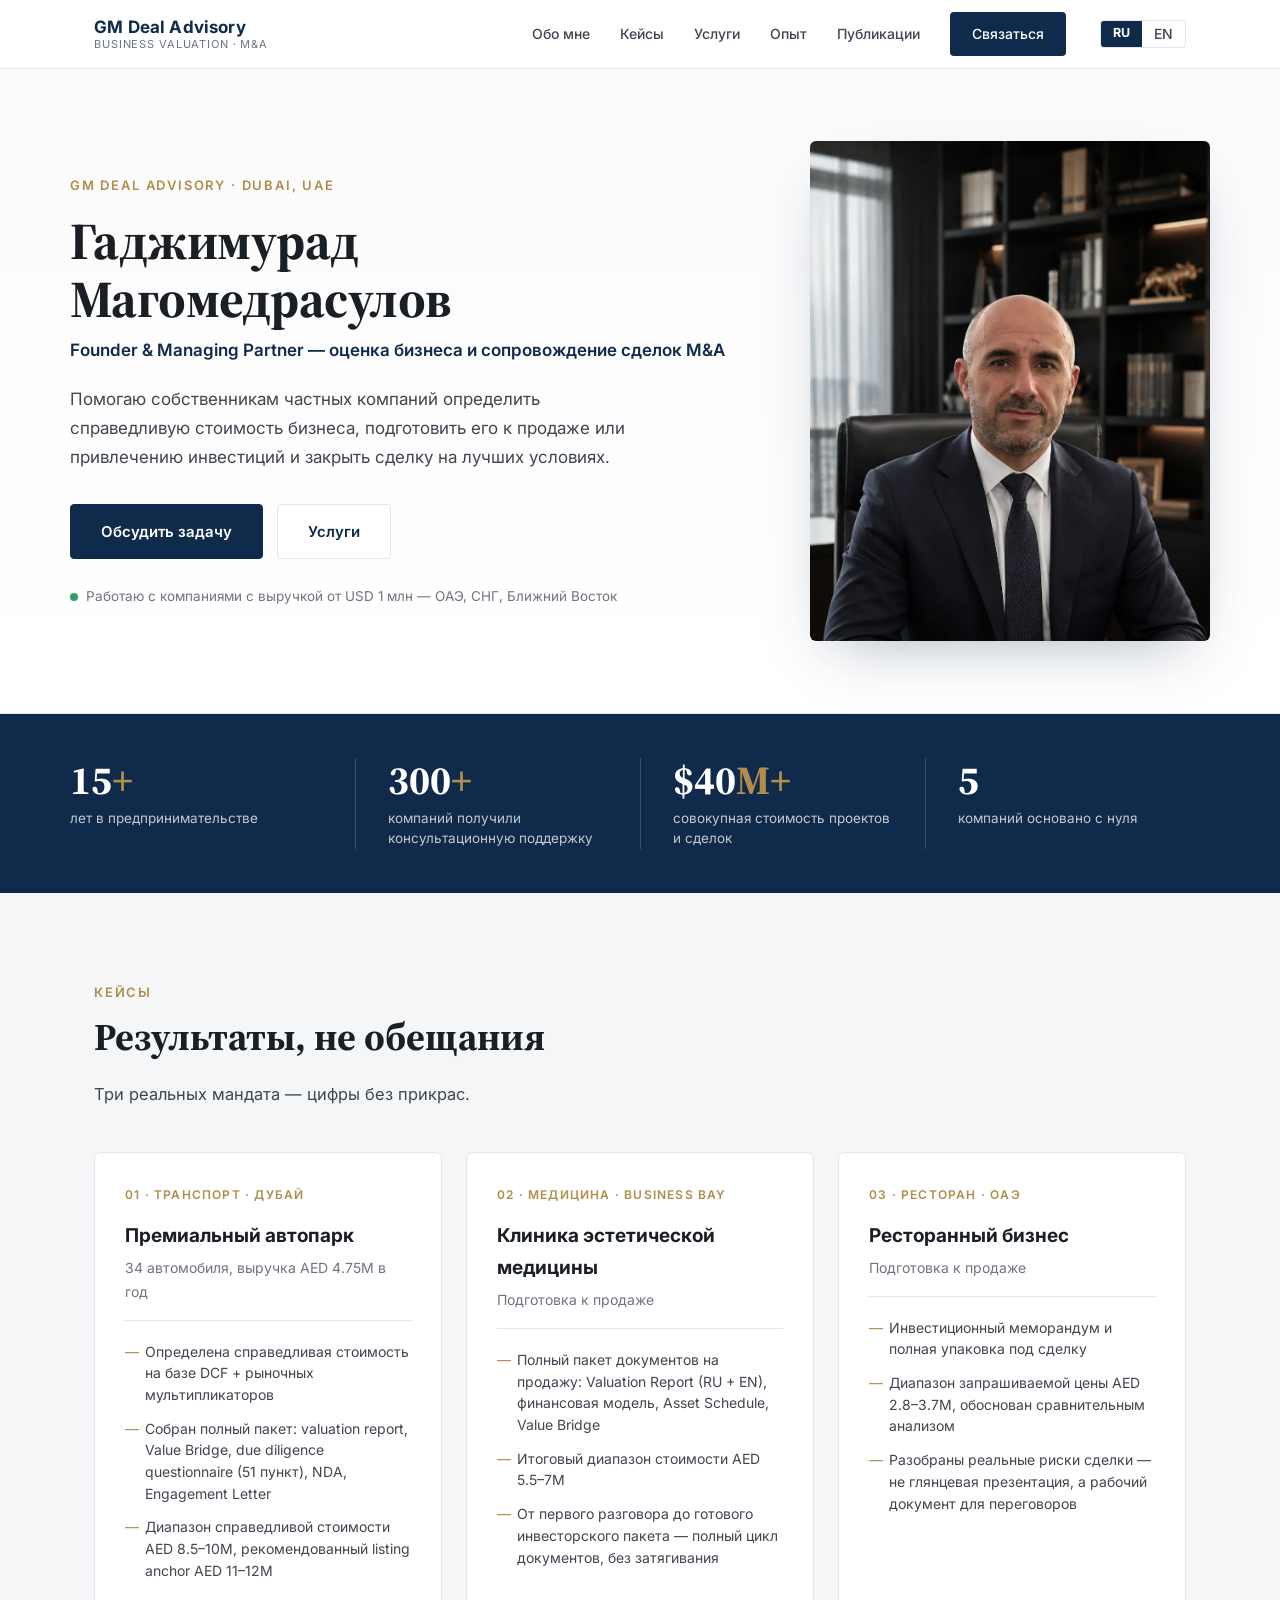
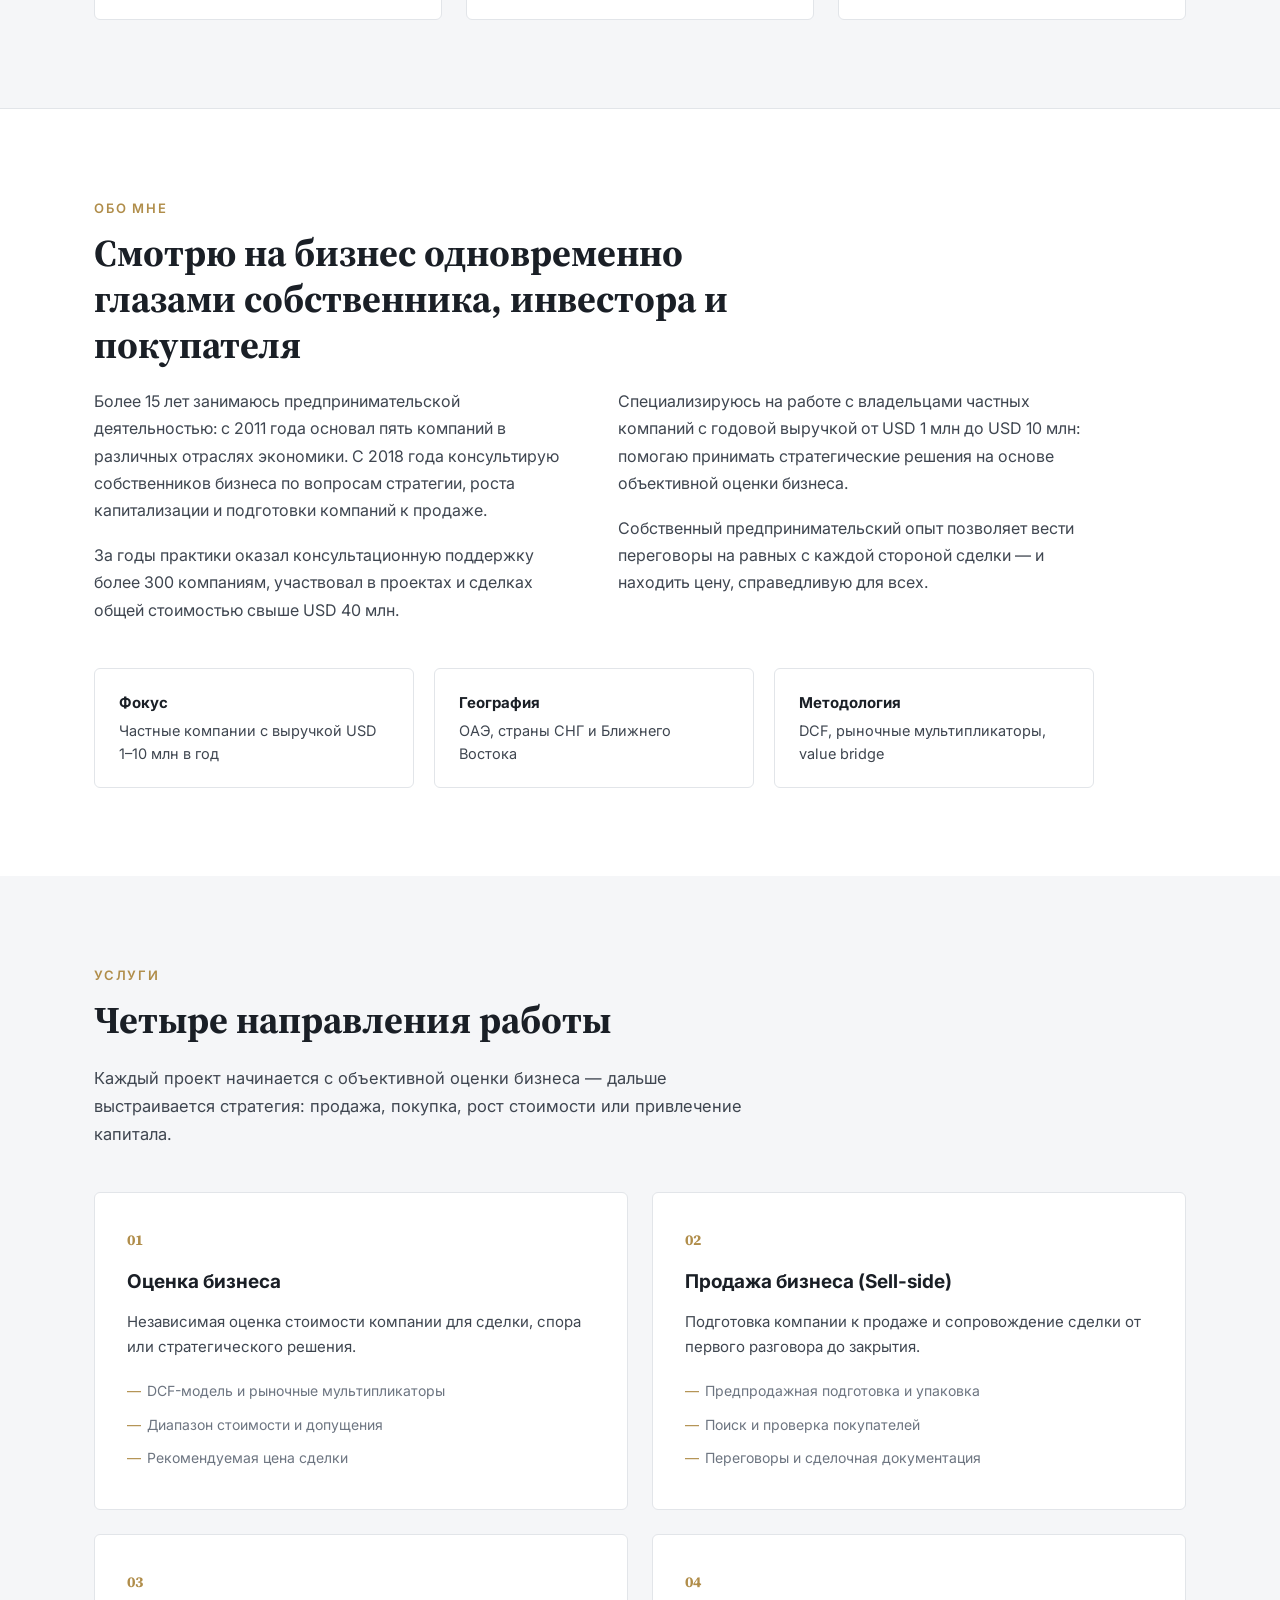
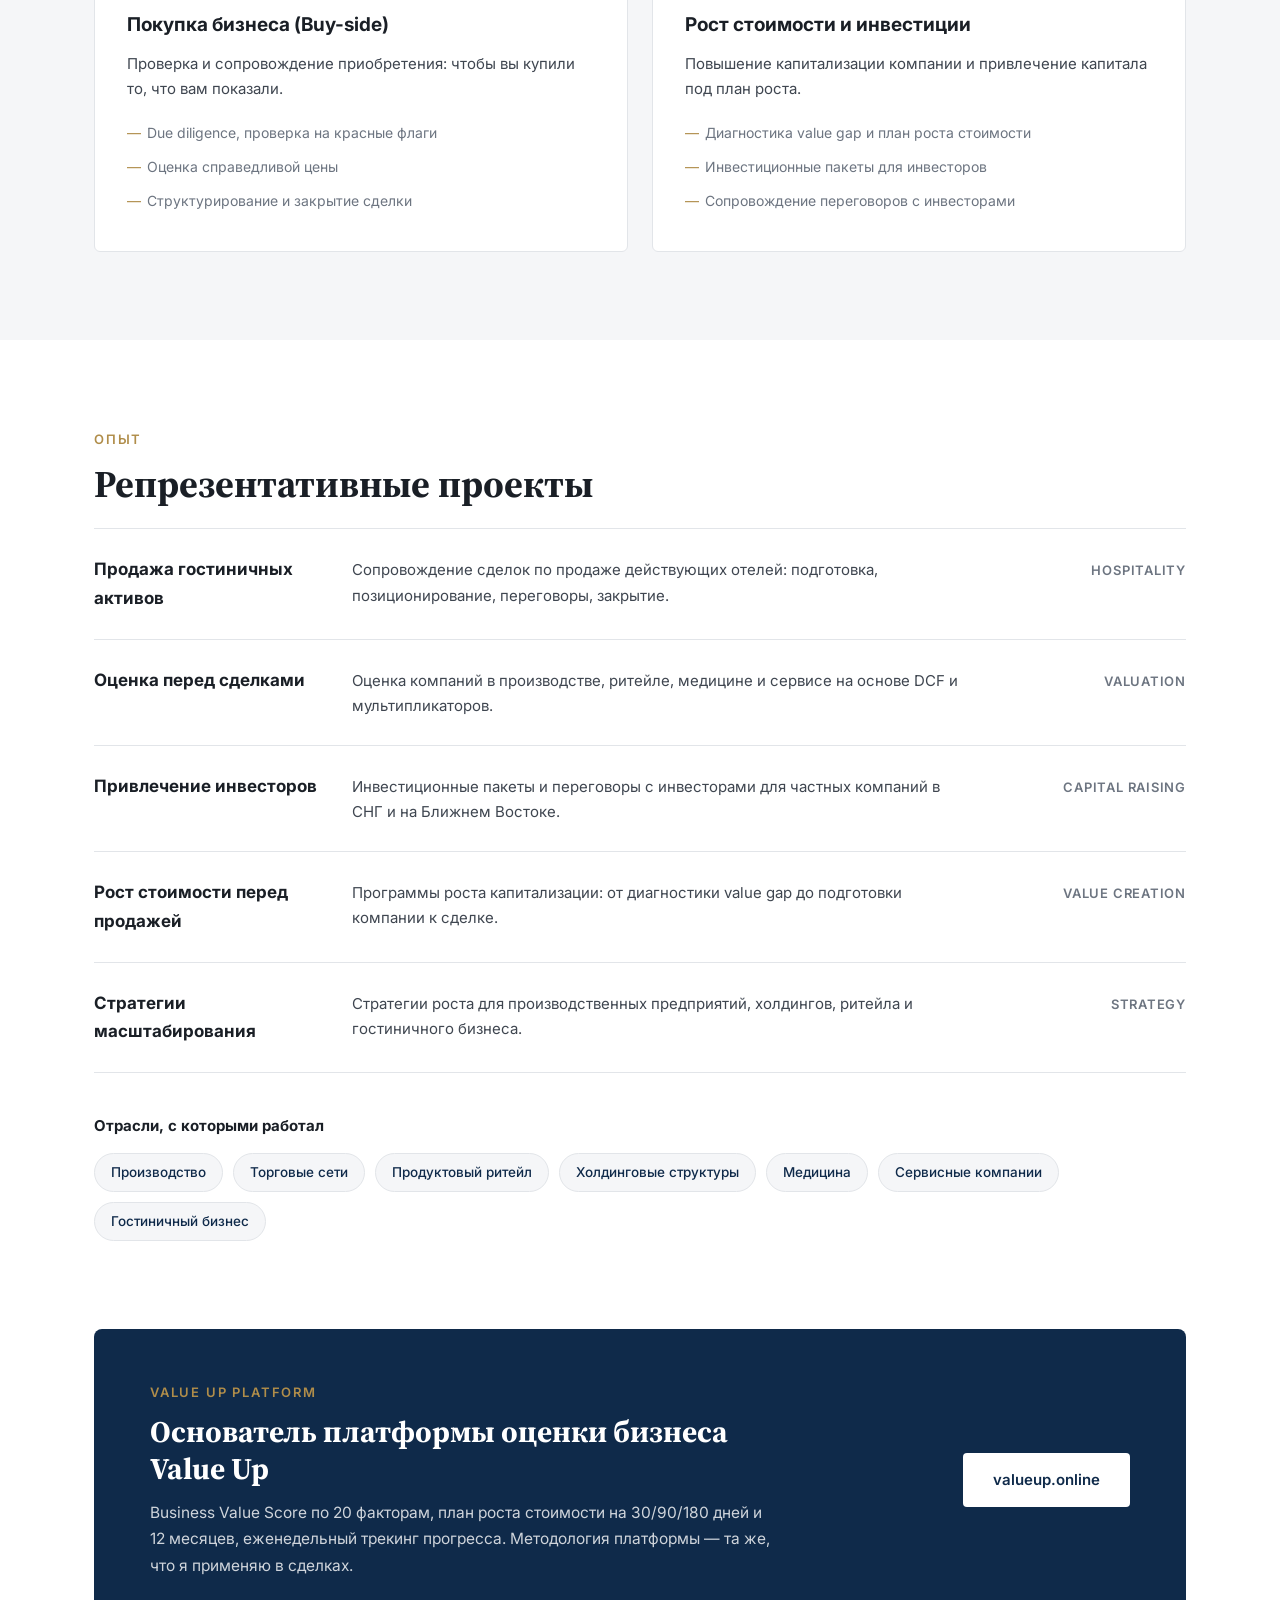
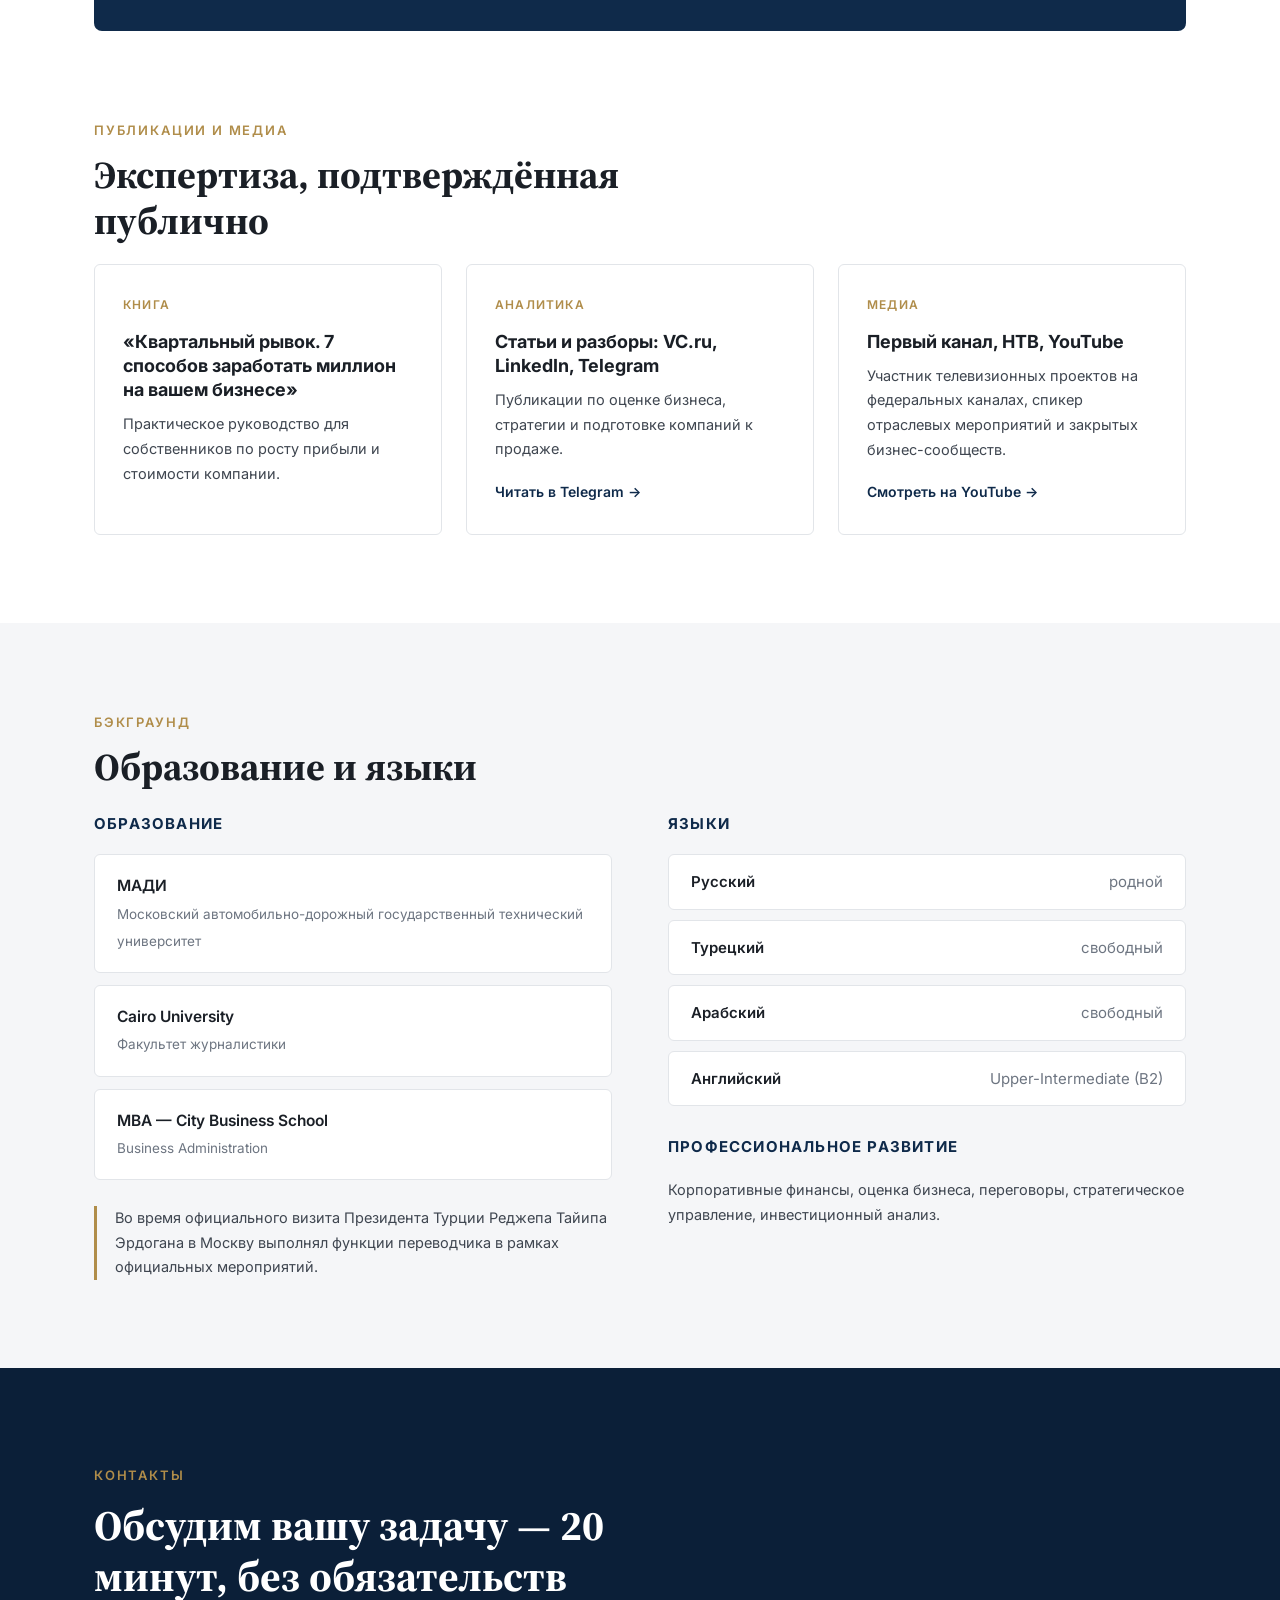
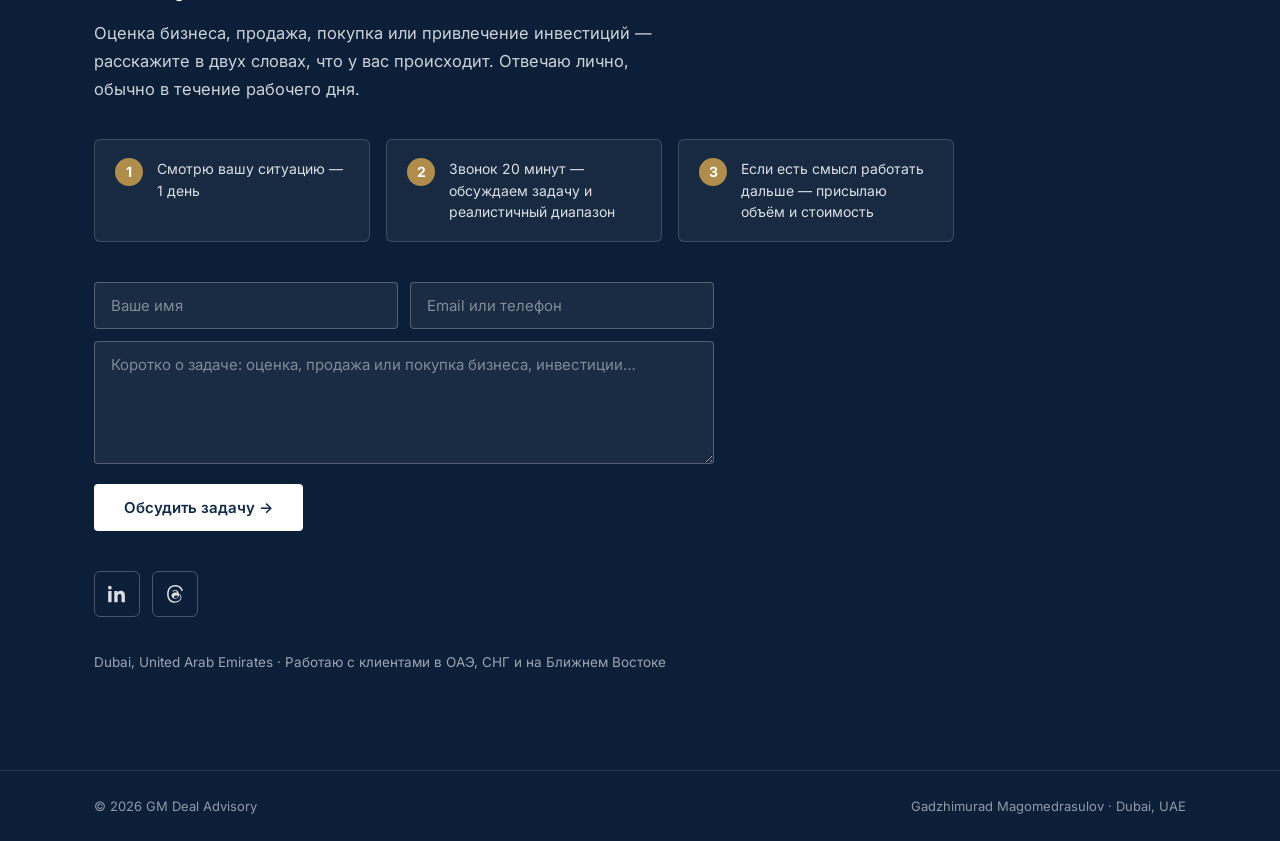
==== index.html @ add3cb48 "Cases section, process steps in CTA, new submit label Co-Authored-By: Claude Fable 5 <noreply@anthro" ====
<!DOCTYPE html>
<html lang="ru">
<head>
<meta charset="UTF-8">
<meta name="viewport" content="width=device-width, initial-scale=1.0">
<title>Гаджимурад Магомедрасулов — GM Deal Advisory</title>
<meta name="description" content="GM Deal Advisory — оценка бизнеса, сопровождение сделок M&A, привлечение инвестиций. Гаджимурад Магомедрасулов, Дубай, ОАЭ.">
<link rel="alternate" hreflang="ru" href="index.html">
<link rel="alternate" hreflang="en" href="en.html">
<link rel="preconnect" href="https://fonts.googleapis.com">
<link rel="preconnect" href="https://fonts.gstatic.com" crossorigin>
<link href="https://fonts.googleapis.com/css2?family=Source+Serif+4:opsz,wght@8..60,600;8..60,700&family=Inter:wght@400;500;600;700&display=swap" rel="stylesheet">
<link rel="stylesheet" href="styles.css">
</head>
<body>

<header>
  <div class="wrap nav">
    <a class="logo" href="#top"><b>GM Deal Advisory</b><span>Business Valuation · M&amp;A</span></a>
    <nav class="menu">
      <a href="#about">Обо мне</a>
      <a href="#cases">Кейсы</a>
      <a href="#services">Услуги</a>
      <a href="#experience">Опыт</a>
      <a href="#insights">Публикации</a>
      <a class="nav-cta" href="#contact">Связаться</a>
      <span class="lang-sw"><b>RU</b><a href="en.html">EN</a></span>
    </nav>
  </div>
</header>

<div class="hero" id="top">
  <div class="wrap hero-grid">
    <div>
      <div class="eyebrow">GM Deal Advisory · Dubai, UAE</div>
      <h1>Гаджимурад Магомедрасулов</h1>
      <div class="role">Founder &amp; Managing Partner — оценка бизнеса и сопровождение сделок M&amp;A</div>
      <p class="lede">Помогаю собственникам частных компаний определить справедливую стоимость бизнеса, подготовить его к продаже или привлечению инвестиций и закрыть сделку на лучших условиях.</p>
      <div class="hero-cta">
        <a class="btn btn-primary" href="#contact">Обсудить задачу</a>
        <a class="btn btn-secondary" href="#services">Услуги</a>
      </div>
      <div class="hero-note">Работаю с компаниями с выручкой от USD 1 млн — ОАЭ, СНГ, Ближний Восток</div>
    </div>
    <div class="photo-card">
      <img src="photo.jpg" alt="Гаджимурад Магомедрасулов — GM Deal Advisory">
    </div>
  </div>
</div>

<div class="metrics">
  <div class="wrap metrics-grid">
    <div class="metric"><b>15<i>+</i></b><span>лет в предпринимательстве</span></div>
    <div class="metric"><b>300<i>+</i></b><span>компаний получили консультационную поддержку</span></div>
    <div class="metric"><b>$40<i>M+</i></b><span>совокупная стоимость проектов и сделок</span></div>
    <div class="metric"><b>5</b><span>компаний основано с нуля</span></div>
  </div>
</div>


<section class="cases-section" id="cases">
  <div class="wrap">
    <div class="sec-eyebrow">Кейсы</div>
    <h2 class="sec-title">Результаты, не обещания</h2>
    <p class="sec-intro">Три реальных мандата — цифры без прикрас.</p>
    <div class="case-grid">
      <div class="ccard">
        <div class="meta">01 · Транспорт · Дубай</div>
        <h3>Премиальный автопарк</h3>
        <p class="csub">34 автомобиля, выручка AED 4.75M в год</p>
        <ul>
          <li>Определена справедливая стоимость на базе DCF + рыночных мультипликаторов</li>
          <li>Собран полный пакет: valuation report, Value Bridge, due diligence questionnaire (51 пункт), NDA, Engagement Letter</li>
          <li>Диапазон справедливой стоимости AED 8.5–10M, рекомендованный listing anchor AED 11–12M</li>
        </ul>
      </div>
      <div class="ccard">
        <div class="meta">02 · Медицина · Business Bay</div>
        <h3>Клиника эстетической медицины</h3>
        <p class="csub">Подготовка к продаже</p>
        <ul>
          <li>Полный пакет документов на продажу: Valuation Report (RU + EN), финансовая модель, Asset Schedule, Value Bridge</li>
          <li>Итоговый диапазон стоимости AED 5.5–7M</li>
          <li>От первого разговора до готового инвесторского пакета — полный цикл документов, без затягивания</li>
        </ul>
      </div>
      <div class="ccard">
        <div class="meta">03 · Ресторан · ОАЭ</div>
        <h3>Ресторанный бизнес</h3>
        <p class="csub">Подготовка к продаже</p>
        <ul>
          <li>Инвестиционный меморандум и полная упаковка под сделку</li>
          <li>Диапазон запрашиваемой цены AED 2.8–3.7M, обоснован сравнительным анализом</li>
          <li>Разобраны реальные риски сделки — не глянцевая презентация, а рабочий документ для переговоров</li>
        </ul>
      </div>
    </div>
  </div>
</section>

<section id="about">
  <div class="wrap">
    <div class="sec-eyebrow">Обо мне</div>
    <h2 class="sec-title">Смотрю на бизнес одновременно глазами собственника, инвестора и покупателя</h2>
    <div class="about-cols">
      <div>
        <p>Более 15 лет занимаюсь предпринимательской деятельностью: с 2011 года основал пять компаний в различных отраслях экономики. С 2018 года консультирую собственников бизнеса по вопросам стратегии, роста капитализации и подготовки компаний к продаже.</p>
        <p>За годы практики оказал консультационную поддержку более 300 компаниям, участвовал в проектах и сделках общей стоимостью свыше USD 40 млн.</p>
      </div>
      <div>
        <p>Специализируюсь на работе с владельцами частных компаний с годовой выручкой от USD 1 млн до USD 10 млн: помогаю принимать стратегические решения на основе объективной оценки бизнеса.</p>
        <p>Собственный предпринимательский опыт позволяет вести переговоры на равных с каждой стороной сделки — и находить цену, справедливую для всех.</p>
      </div>
    </div>
    <div class="about-facts">
      <div class="fact"><b>Фокус</b>Частные компании с выручкой USD 1–10 млн в год</div>
      <div class="fact"><b>География</b>ОАЭ, страны СНГ и Ближнего Востока</div>
      <div class="fact"><b>Методология</b>DCF, рыночные мультипликаторы, value bridge</div>
    </div>
  </div>
</section>

<section class="svc-section" id="services">
  <div class="wrap">
    <div class="sec-eyebrow">Услуги</div>
    <h2 class="sec-title">Четыре направления работы</h2>
    <p class="sec-intro">Каждый проект начинается с объективной оценки бизнеса — дальше выстраивается стратегия: продажа, покупка, рост стоимости или привлечение капитала.</p>
    <div class="svc-grid">
      <div class="svc">
        <div class="num">01</div>
        <h3>Оценка бизнеса</h3>
        <p>Независимая оценка стоимости компании для сделки, спора или стратегического решения.</p>
        <ul>
          <li>DCF-модель и рыночные мультипликаторы</li>
          <li>Диапазон стоимости и допущения</li>
          <li>Рекомендуемая цена сделки</li>
        </ul>
      </div>
      <div class="svc">
        <div class="num">02</div>
        <h3>Продажа бизнеса (Sell-side)</h3>
        <p>Подготовка компании к продаже и сопровождение сделки от первого разговора до закрытия.</p>
        <ul>
          <li>Предпродажная подготовка и упаковка</li>
          <li>Поиск и проверка покупателей</li>
          <li>Переговоры и сделочная документация</li>
        </ul>
      </div>
      <div class="svc">
        <div class="num">03</div>
        <h3>Покупка бизнеса (Buy-side)</h3>
        <p>Проверка и сопровождение приобретения: чтобы вы купили то, что вам показали.</p>
        <ul>
          <li>Due diligence, проверка на красные флаги</li>
          <li>Оценка справедливой цены</li>
          <li>Структурирование и закрытие сделки</li>
        </ul>
      </div>
      <div class="svc">
        <div class="num">04</div>
        <h3>Рост стоимости и инвестиции</h3>
        <p>Повышение капитализации компании и привлечение капитала под план роста.</p>
        <ul>
          <li>Диагностика value gap и план роста стоимости</li>
          <li>Инвестиционные пакеты для инвесторов</li>
          <li>Сопровождение переговоров с инвесторами</li>
        </ul>
      </div>
    </div>
  </div>
</section>

<section id="experience">
  <div class="wrap">
    <div class="sec-eyebrow">Опыт</div>
    <h2 class="sec-title">Репрезентативные проекты</h2>
    <div class="exp-table">
      <div class="exp-row">
        <h3>Продажа гостиничных активов</h3>
        <p>Сопровождение сделок по продаже действующих отелей: подготовка, позиционирование, переговоры, закрытие.</p>
        <div class="sector">Hospitality</div>
      </div>
      <div class="exp-row">
        <h3>Оценка перед сделками</h3>
        <p>Оценка компаний в производстве, ритейле, медицине и сервисе на основе DCF и мультипликаторов.</p>
        <div class="sector">Valuation</div>
      </div>
      <div class="exp-row">
        <h3>Привлечение инвесторов</h3>
        <p>Инвестиционные пакеты и переговоры с инвесторами для частных компаний в СНГ и на Ближнем Востоке.</p>
        <div class="sector">Capital Raising</div>
      </div>
      <div class="exp-row">
        <h3>Рост стоимости перед продажей</h3>
        <p>Программы роста капитализации: от диагностики value gap до подготовки компании к сделке.</p>
        <div class="sector">Value Creation</div>
      </div>
      <div class="exp-row">
        <h3>Стратегии масштабирования</h3>
        <p>Стратегии роста для производственных предприятий, холдингов, ритейла и гостиничного бизнеса.</p>
        <div class="sector">Strategy</div>
      </div>
    </div>
    <div class="industries">
      <h3>Отрасли, с которыми работал</h3>
      <div class="chips">
        <span class="chip">Производство</span>
        <span class="chip">Торговые сети</span>
        <span class="chip">Продуктовый ритейл</span>
        <span class="chip">Холдинговые структуры</span>
        <span class="chip">Медицина</span>
        <span class="chip">Сервисные компании</span>
        <span class="chip">Гостиничный бизнес</span>
      </div>
    </div>
  </div>
</section>

<section style="padding-top:0">
  <div class="wrap">
    <div class="vu">
      <div>
        <div class="sec-eyebrow">Value Up Platform</div>
        <h3>Основатель платформы оценки бизнеса Value Up</h3>
        <p>Business Value Score по 20 факторам, план роста стоимости на 30/90/180 дней и 12 месяцев, еженедельный трекинг прогресса. Методология платформы — та же, что я применяю в сделках.</p>
      </div>
      <a class="btn" href="https://valueup.online/" target="_blank" rel="noopener">valueup.online</a>
    </div>
  </div>
</section>

<section id="insights" style="padding-top:0">
  <div class="wrap">
    <div class="sec-eyebrow">Публикации и медиа</div>
    <h2 class="sec-title">Экспертиза, подтверждённая публично</h2>
    <div class="ins-grid">
      <div class="ins">
        <div class="tag">Книга</div>
        <h3>«Квартальный рывок. 7 способов заработать миллион на вашем бизнесе»</h3>
        <p>Практическое руководство для собственников по росту прибыли и стоимости компании.</p>
      </div>
      <div class="ins">
        <div class="tag">Аналитика</div>
        <h3>Статьи и разборы: VC.ru, LinkedIn, Telegram</h3>
        <p>Публикации по оценке бизнеса, стратегии и подготовке компаний к продаже.</p>
        <a href="https://t.me/bigexpert1/" target="_blank" rel="noopener">Читать в Telegram →</a>
      </div>
      <div class="ins">
        <div class="tag">Медиа</div>
        <h3>Первый канал, НТВ, YouTube</h3>
        <p>Участник телевизионных проектов на федеральных каналах, спикер отраслевых мероприятий и закрытых бизнес-сообществ.</p>
        <a href="https://youtu.be/BkNqXChD8Ng" target="_blank" rel="noopener">Смотреть на YouTube →</a>
      </div>
    </div>
  </div>
</section>

<section class="edu-section" id="education">
  <div class="wrap">
    <div class="sec-eyebrow">Бэкграунд</div>
    <h2 class="sec-title">Образование и языки</h2>
    <div class="edu-grid">
      <div class="edu-block">
        <h3>Образование</h3>
        <div class="edu-item"><b>МАДИ</b><span>Московский автомобильно-дорожный государственный технический университет</span></div>
        <div class="edu-item"><b>Cairo University</b><span>Факультет журналистики</span></div>
        <div class="edu-item"><b>MBA — City Business School</b><span>Business Administration</span></div>
        <p class="intl">Во время официального визита Президента Турции Реджепа Тайипа Эрдогана в Москву выполнял функции переводчика в рамках официальных мероприятий.</p>
      </div>
      <div class="edu-block">
        <h3>Языки</h3>
        <div class="lang-row"><b>Русский</b><span>родной</span></div>
        <div class="lang-row"><b>Турецкий</b><span>свободный</span></div>
        <div class="lang-row"><b>Арабский</b><span>свободный</span></div>
        <div class="lang-row"><b>Английский</b><span>Upper-Intermediate (B2)</span></div>
        <h3 style="margin-top:28px">Профессиональное развитие</h3>
        <p style="font-size:14.5px">Корпоративные финансы, оценка бизнеса, переговоры, стратегическое управление, инвестиционный анализ.</p>
      </div>
    </div>
  </div>
</section>

<section class="contact" id="contact">
  <div class="wrap">
    <div class="sec-eyebrow">Контакты</div>
    <h2>Обсудим вашу задачу — 20 минут, без обязательств</h2>
    <p class="lead">Оценка бизнеса, продажа, покупка или привлечение инвестиций — расскажите в двух словах, что у вас происходит. Отвечаю лично, обычно в течение рабочего дня.</p><div class="steps">
      <div class="step"><b>1</b><span>Смотрю вашу ситуацию — 1 день</span></div>
      <div class="step"><b>2</b><span>Звонок 20 минут — обсуждаем задачу и реалистичный диапазон</span></div>
      <div class="step"><b>3</b><span>Если есть смысл работать дальше — присылаю объём и стоимость</span></div>
    </div>
    
    <form class="cform" data-subject="Заявка с сайта GM Deal Advisory">
      <div class="frow">
        <input type="text" name="name" placeholder="Ваше имя" required>
        <input type="text" name="contact" placeholder="Email или телефон" required>
      </div>
      <textarea name="message" rows="5" placeholder="Коротко о задаче: оценка, продажа или покупка бизнеса, инвестиции…" required></textarea>
      <button class="btn btn-primary" type="submit">Обсудить задачу →</button>
      <div class="fnote"></div>
    </form>
    <div class="soc-row">
      <a class="soc" href="https://www.linkedin.com/in/gadzhimurad-m-and-a-advisor-227a68b3/" target="_blank" rel="noopener" title="LinkedIn" aria-label="LinkedIn">
        <svg viewBox="0 0 24 24"><path d="M4.98 3.5C4.98 4.88 3.87 6 2.5 6S0 4.88 0 3.5 1.12 1 2.5 1s2.48 1.12 2.48 2.5zM.22 8.16h4.56V23H.22V8.16zM8.34 8.16h4.37v2.02h.06c.61-1.15 2.1-2.37 4.32-2.37 4.62 0 5.47 3.04 5.47 6.99V23h-4.55v-7.21c0-1.72-.03-3.93-2.4-3.93-2.4 0-2.77 1.87-2.77 3.8V23H8.34V8.16z"/></svg>
      </a>
      <a class="soc" href="https://www.threads.com/@gadzhimurad.strateg" target="_blank" rel="noopener" title="Threads" aria-label="Threads">
        <svg viewBox="0 0 24 24"><path d="M12.19 24h-.01c-3.58-.02-6.33-1.2-8.18-3.51C2.36 18.44 1.5 15.59 1.47 12v-.01c.03-3.58.89-6.43 2.53-8.48C5.85 1.2 8.6.02 12.18 0h.02c2.75.02 5.04.72 6.83 2.1 1.68 1.29 2.86 3.13 3.51 5.47l-2.04.57c-1.1-3.96-3.9-5.99-8.31-6.02-2.92.02-5.13.94-6.56 2.73C4.29 6.53 3.6 8.94 3.58 12c.02 3.06.71 5.47 2.05 7.15 1.43 1.79 3.64 2.71 6.56 2.73 2.64-.02 4.38-.64 5.83-2.09 1.66-1.65 1.63-3.67 1.1-4.9-.31-.73-.88-1.33-1.64-1.79-.19 1.36-.62 2.46-1.29 3.29-.9 1.1-2.17 1.7-3.78 1.79-1.22.07-2.4-.22-3.31-.82-1.08-.7-1.71-1.78-1.78-3.02-.13-2.45 1.83-4.21 4.89-4.38.9-.05 1.75 0 2.55.13-.11-.64-.32-1.14-.64-1.51-.44-.5-1.12-.76-2.02-.77h-.03c-.72 0-1.7.2-2.33 1.13L8.35 8.79c.86-1.28 2.26-1.98 3.95-1.98h.04c2.82.02 4.5 1.75 4.67 4.77.1.04.19.08.29.13 1.32.62 2.29 1.56 2.79 2.72.7 1.62.77 4.27-1.36 6.38-1.86 1.85-4.11 2.68-7.54 2.7v-.01zm1.13-9.98c-.07 0-.14 0-.21.01-1.55.09-2.51.8-2.45 1.83.06 1.08 1.25 1.58 2.39 1.52 1.05-.06 2.42-.46 2.65-3.15-.58-.13-1.24-.2-1.94-.2z"/></svg>
      </a>
    </div>
    <div class="loc">Dubai, United Arab Emirates · Работаю с клиентами в ОАЭ, СНГ и на Ближнем Востоке</div>
  </div>
</section>

<footer>
  <div class="wrap">
    <div>© 2026 GM Deal Advisory</div>
    <div>Gadzhimurad Magomedrasulov · Dubai, UAE</div>
  </div>
</footer>

<script>
document.querySelector('.cform').addEventListener('submit',async function(e){
  e.preventDefault();
  var f=this,b=f.querySelector('button'),n=f.querySelector('.fnote'),ru=document.documentElement.lang==='ru';
  b.disabled=true;b.textContent=ru?'Отправляю…':'Sending…';
  try{
    var r=await fetch('https://formsubmit.co/ajax/cef8fbf13d92c2186499e72b9094f0c2',{
      method:'POST',headers:{'Content-Type':'application/json','Accept':'application/json'},
      body:JSON.stringify({name:f.name.value,contact:f.contact.value,message:f.message.value,_subject:f.dataset.subject,_template:'table',_captcha:'false'})});
    if(!r.ok)throw 0;
    f.reset();n.className='fnote ok';n.textContent=ru?'Спасибо! Сообщение отправлено — отвечу лично в ближайшее время.':'Thank you! Your message has been sent — I will reply personally shortly.';
  }catch(_){n.className='fnote err';n.textContent=ru?'Не получилось отправить. Напишите мне в LinkedIn или Threads (иконки ниже).':'Could not send. Please reach me on LinkedIn or Threads (icons below).'}
  b.disabled=false;b.textContent=ru?'Обсудить задачу →':'Discuss your case →';
});
</script>
</body>
</html>
---- styles.css ----
:root{
    --navy:#0f2a4a;
    --navy-dark:#0b1f38;
    --ink:#1a1f26;
    --body:#3f4650;
    --muted:#6d7581;
    --line:#e2e5e9;
    --bg-soft:#f5f6f8;
    --gold:#b08d4a;
    --white:#ffffff;
    --serif:'Source Serif 4', Georgia, serif;
    --sans:'Inter', -apple-system, 'Segoe UI', sans-serif;
  }
  *{margin:0;padding:0;box-sizing:border-box}
  html{scroll-behavior:smooth}
  body{font-family:var(--sans);color:var(--body);background:var(--white);font-size:16px;line-height:1.7;-webkit-font-smoothing:antialiased}
  .wrap{max-width:1140px;margin:0 auto;padding:0 24px}
  h1,h2,h3{color:var(--ink);font-family:var(--sans)}
  img{max-width:100%}

  /* header */
  header{position:sticky;top:0;z-index:40;background:var(--white);border-bottom:1px solid var(--line)}
  .nav{display:flex;align-items:center;justify-content:space-between;height:68px}
  .logo{display:flex;flex-direction:column;text-decoration:none;line-height:1.25}
  .logo b{font-size:17px;font-weight:700;color:var(--navy);letter-spacing:.01em}
  .logo span{font-size:11px;color:var(--muted);letter-spacing:.08em;text-transform:uppercase}
  nav.menu{display:flex;gap:30px;align-items:center}
  nav.menu a{font-size:14px;font-weight:500;color:var(--body);text-decoration:none;transition:color .2s}
  nav.menu a:hover{color:var(--navy)}
  .nav-cta{background:var(--navy);color:#fff !important;padding:10px 22px;border-radius:4px;font-weight:600}
  .nav-cta:hover{background:var(--navy-dark)}
  @media(max-width:900px){nav.menu > a:not(.nav-cta){display:none}}
  .lang-sw{display:inline-flex;border:1px solid var(--line);border-radius:4px;overflow:hidden;font-size:12.5px;font-weight:600;margin-left:4px}
  .lang-sw b,.lang-sw a{padding:6px 12px;text-decoration:none;line-height:1}
  .lang-sw b{background:var(--navy);color:#fff}
  .lang-sw a{color:var(--muted)}
  .lang-sw a:hover{color:var(--navy)}
  @media(max-width:900px){.lang-sw{display:inline-flex !important}}

  /* hero */
  .hero{border-bottom:1px solid var(--line);background:linear-gradient(180deg,#fbfbfc,#fff)}
  .hero-grid{display:grid;grid-template-columns:1fr 400px;gap:72px;align-items:center;padding:72px 0}
  @media(max-width:900px){.hero-grid{grid-template-columns:1fr;gap:44px;padding:48px 0}}
  .eyebrow{font-size:13px;font-weight:600;letter-spacing:.14em;text-transform:uppercase;color:var(--gold);margin-bottom:16px}
  .hero h1{font-family:var(--serif);font-size:clamp(34px,4.6vw,52px);font-weight:700;line-height:1.12;letter-spacing:-.01em;margin-bottom:8px}
  .hero .role{font-size:17px;font-weight:600;color:var(--navy);margin-bottom:20px}
  .hero .lede{font-size:17px;max-width:560px;margin-bottom:32px}
  .btn{display:inline-block;padding:14px 30px;border-radius:4px;font-size:15px;font-weight:600;text-decoration:none;transition:.2s;text-align:center}
  .btn-primary{background:var(--navy);color:#fff;border:1px solid var(--navy)}
  .btn-primary:hover{background:var(--navy-dark)}
  .btn-secondary{border:1px solid var(--line);color:var(--navy);background:#fff}
  .btn-secondary:hover{border-color:var(--navy)}
  .hero-cta{display:flex;gap:14px;flex-wrap:wrap}
  .hero-note{margin-top:26px;font-size:13.5px;color:var(--muted);display:flex;gap:8px;align-items:center}
  .hero-note::before{content:"";width:8px;height:8px;border-radius:50%;background:#2e9e63;flex:none}
  .photo-card{position:relative}
  .photo-card img{display:block;width:100%;aspect-ratio:4/5;object-fit:cover;object-position:top;border-radius:6px;box-shadow:0 24px 60px -24px rgba(15,42,74,.35)}
  .photo-card::after{content:"";position:absolute;top:22px;left:22px;right:-22px;bottom:-22px;border:1px solid var(--line);border-radius:6px;z-index:-1}

  /* metrics band */
  .metrics{background:var(--navy);color:#fff}
  .metrics-grid{display:grid;grid-template-columns:repeat(4,1fr);gap:0;padding:44px 0}
  @media(max-width:760px){.metrics-grid{grid-template-columns:repeat(2,1fr);row-gap:36px}}
  .metric{padding:0 32px;border-left:1px solid rgba(255,255,255,.18)}
  .metric:first-child{border-left:none;padding-left:0}
  @media(max-width:760px){.metric{padding:0 20px}.metric:nth-child(3){border-left:none;padding-left:0}}
  .metric b{display:block;font-family:var(--serif);font-size:40px;font-weight:700;line-height:1.1;color:#fff}
  .metric b i{font-style:normal;color:var(--gold)}
  .metric span{display:block;margin-top:6px;font-size:13.5px;color:rgba(255,255,255,.75);line-height:1.5}

  /* sections */
  section{padding:88px 0}
  .sec-eyebrow{font-size:13px;font-weight:600;letter-spacing:.14em;text-transform:uppercase;color:var(--gold);margin-bottom:12px}
  .sec-title{font-family:var(--serif);font-size:clamp(28px,3.4vw,38px);font-weight:700;line-height:1.2;margin-bottom:20px;max-width:680px}
  .sec-intro{max-width:680px;margin-bottom:44px;font-size:16.5px}

  /* about */
  .about-cols{display:grid;grid-template-columns:1fr 1fr;gap:48px;max-width:1000px}
  @media(max-width:800px){.about-cols{grid-template-columns:1fr;gap:24px}}
  .about-cols p{margin-bottom:18px}
  .about-cols p:last-child{margin-bottom:0}
  .about-facts{margin-top:44px;display:grid;grid-template-columns:repeat(3,1fr);gap:20px;max-width:1000px}
  @media(max-width:800px){.about-facts{grid-template-columns:1fr}}
  .fact{border:1px solid var(--line);border-radius:6px;padding:22px 24px;font-size:14.5px;line-height:1.6}
  .fact b{display:block;color:var(--ink);font-size:15px;margin-bottom:4px}

  /* services */
  .svc-section{background:var(--bg-soft)}
  .svc-grid{display:grid;grid-template-columns:repeat(2,1fr);gap:24px}
  @media(max-width:800px){.svc-grid{grid-template-columns:1fr}}
  .svc{background:#fff;border:1px solid var(--line);border-radius:6px;padding:34px 32px;transition:box-shadow .25s,transform .25s}
  .svc:hover{box-shadow:0 16px 40px -20px rgba(15,42,74,.25);transform:translateY(-3px)}
  .svc .num{font-family:var(--serif);font-size:15px;font-weight:700;color:var(--gold);margin-bottom:14px}
  .svc h3{font-size:19px;font-weight:700;margin-bottom:10px}
  .svc p{font-size:15px;color:var(--body)}
  .svc ul{margin-top:14px;list-style:none}
  .svc li{font-size:14px;color:var(--muted);padding:5px 0 5px 20px;position:relative}
  .svc li::before{content:"—";position:absolute;left:0;color:var(--gold)}

  /* experience */
  .exp-table{border-top:1px solid var(--line)}
  .exp-row{display:grid;grid-template-columns:230px 1fr 190px;gap:28px;padding:26px 0;border-bottom:1px solid var(--line);align-items:baseline}
  @media(max-width:800px){.exp-row{grid-template-columns:1fr;gap:6px}}
  .exp-row h3{font-size:17px;font-weight:700}
  .exp-row p{font-size:15px}
  .exp-row .sector{font-size:13px;font-weight:600;letter-spacing:.06em;text-transform:uppercase;color:var(--muted);text-align:right}
  @media(max-width:800px){.exp-row .sector{text-align:left}}
  .industries{margin-top:40px}
  .industries h3{font-size:15px;font-weight:700;margin-bottom:14px}
  .chips{display:flex;flex-wrap:wrap;gap:10px}
  .chip{font-size:13.5px;font-weight:500;color:var(--navy);background:var(--bg-soft);border:1px solid var(--line);border-radius:100px;padding:7px 16px}

  /* value up */
  .vu{background:var(--navy);color:#fff;border-radius:8px;padding:52px 56px;display:grid;grid-template-columns:1fr auto;gap:40px;align-items:center}
  @media(max-width:800px){.vu{grid-template-columns:1fr;padding:36px 28px}}
  .vu .sec-eyebrow{margin-bottom:10px}
  .vu h3{font-family:var(--serif);color:#fff;font-size:clamp(22px,3vw,30px);font-weight:700;line-height:1.25;margin-bottom:12px;max-width:640px}
  .vu p{color:rgba(255,255,255,.8);font-size:15.5px;max-width:620px}
  .vu .btn{background:#fff;color:var(--navy);border:none;white-space:nowrap}
  .vu .btn:hover{background:#eef1f5}

  /* insights */
  .ins-grid{display:grid;grid-template-columns:repeat(3,1fr);gap:24px}
  @media(max-width:860px){.ins-grid{grid-template-columns:1fr}}
  .ins{border:1px solid var(--line);border-radius:6px;padding:30px 28px;display:flex;flex-direction:column;background:#fff;transition:box-shadow .25s}
  .ins:hover{box-shadow:0 16px 40px -20px rgba(15,42,74,.2)}
  .ins .tag{font-size:12px;font-weight:600;letter-spacing:.1em;text-transform:uppercase;color:var(--gold);margin-bottom:14px}
  .ins h3{font-size:18px;font-weight:700;line-height:1.35;margin-bottom:10px}
  .ins p{font-size:14.5px;flex:1}
  .ins a{margin-top:18px;font-size:14px;font-weight:600;color:var(--navy);text-decoration:none}
  .ins a:hover{text-decoration:underline}

  /* education */
  .edu-section{background:var(--bg-soft)}
  .edu-grid{display:grid;grid-template-columns:1fr 1fr;gap:56px}
  @media(max-width:800px){.edu-grid{grid-template-columns:1fr;gap:40px}}
  .edu-block h3{font-size:15px;font-weight:700;letter-spacing:.08em;text-transform:uppercase;color:var(--navy);margin-bottom:18px}
  .edu-item{background:#fff;border:1px solid var(--line);border-radius:6px;padding:18px 22px;margin-bottom:12px}
  .edu-item b{display:block;color:var(--ink);font-size:15.5px;font-weight:600}
  .edu-item span{font-size:13.5px;color:var(--muted)}
  .lang-row{display:flex;justify-content:space-between;background:#fff;border:1px solid var(--line);border-radius:6px;padding:14px 22px;margin-bottom:10px;font-size:15px}
  .lang-row b{color:var(--ink);font-weight:600}
  .lang-row span{color:var(--muted)}
  .intl{margin-top:26px;font-size:14.5px;color:var(--body);border-left:3px solid var(--gold);padding-left:18px}

  /* contact */
  .contact{background:var(--navy-dark);color:#fff;padding:96px 0}
  .contact .sec-eyebrow{margin-bottom:14px}
  .contact h2{font-family:var(--serif);color:#fff;font-size:clamp(28px,3.8vw,42px);font-weight:700;line-height:1.2;margin-bottom:18px;max-width:640px}
  .contact .lead{color:rgba(255,255,255,.8);max-width:560px;margin-bottom:36px;font-size:16.5px}
  .contact .mail{display:inline-block;font-size:22px;font-weight:600;color:#fff;text-decoration:none;border-bottom:2px solid var(--gold);padding-bottom:4px}
  .contact .mail:hover{color:var(--gold)}
  .soc-row{margin-top:40px;display:flex;gap:12px;flex-wrap:wrap}
  .soc{width:46px;height:46px;border:1px solid rgba(255,255,255,.25);border-radius:6px;display:flex;align-items:center;justify-content:center;color:rgba(255,255,255,.85);transition:.2s;text-decoration:none}
  .soc:hover{background:#fff;color:var(--navy);border-color:#fff}
  .soc svg{width:18px;height:18px;fill:currentColor}
  .contact .loc{margin-top:34px;font-size:13.5px;color:rgba(255,255,255,.6)}

  footer{background:var(--navy-dark);border-top:1px solid rgba(255,255,255,.12);padding:24px 0}
  footer .wrap{display:flex;justify-content:space-between;flex-wrap:wrap;gap:8px;font-size:13px;color:rgba(255,255,255,.55)}
/* mobile */
@media(max-width:640px){
  body{font-size:15px}
  section{padding:56px 0}
  .wrap{padding:0 18px}
  .nav{height:60px}
  .logo b{font-size:15px}
  .logo span{font-size:10px}
  .nav-cta{padding:8px 14px;font-size:13px}
  .hero-grid{padding:36px 0;gap:32px}
  .hero h1{font-size:34px}
  .hero .role{font-size:15px}
  .hero .lede{font-size:15.5px}
  .btn{width:100%;padding:14px 20px}
  .hero-cta{flex-direction:column;gap:10px}
  .photo-card{max-width:340px;margin:0 auto}
  .photo-card::after{display:none}
  .metrics-grid{padding:32px 0}
  .metric b{font-size:30px}
  .metric span{font-size:12.5px}
  .sec-title{font-size:25px}
  .sec-intro{margin-bottom:30px}
  .svc{padding:26px 22px}
  .exp-row{padding:20px 0}
  .vu{gap:24px}
  .vu .btn{width:auto}
  .contact{padding:64px 0}
  .contact .mail{font-size:18px;word-break:break-all}
  .soc{width:42px;height:42px}
  footer .wrap{flex-direction:column;gap:4px}
}
html,body{overflow-x:hidden}
@media(max-width:640px){
  .logo span{display:none}
  .logo b{white-space:nowrap}
}

/* contact form */
.cform{max-width:620px}
.frow{display:grid;grid-template-columns:1fr 1fr;gap:12px}
@media(max-width:640px){.frow{grid-template-columns:1fr}}
.cform input,.cform textarea{width:100%;background:rgba(255,255,255,.06);border:1px solid rgba(255,255,255,.25);border-radius:4px;color:#fff;font-family:var(--sans);font-size:15px;padding:13px 16px;margin-bottom:12px;outline:none;transition:border-color .2s;resize:vertical}
.cform input::placeholder,.cform textarea::placeholder{color:rgba(255,255,255,.45)}
.cform input:focus,.cform textarea:focus{border-color:var(--gold);background:rgba(255,255,255,.09)}
.cform button{width:auto;min-width:200px;cursor:pointer;border:none;font-family:var(--sans)}
.cform button:disabled{opacity:.6;cursor:default}
.fnote{margin-top:14px;font-size:14.5px}
.fnote.ok{color:#7fd6a2}
.fnote.err{color:#f0a9a9}
.contact .cform button{background:#fff;color:var(--navy)}
.contact .cform button:hover{background:var(--gold);color:#fff}

/* cases */
.cases-section{background:var(--bg-soft);border-bottom:1px solid var(--line)}
.case-grid{display:grid;grid-template-columns:repeat(3,1fr);gap:24px}
@media(max-width:900px){.case-grid{grid-template-columns:1fr}}
.ccard{background:#fff;border:1px solid var(--line);border-radius:6px;padding:32px 30px;display:flex;flex-direction:column;transition:box-shadow .25s,transform .25s}
.ccard:hover{box-shadow:0 16px 40px -20px rgba(15,42,74,.25);transform:translateY(-3px)}
.ccard .meta{font-size:12px;font-weight:600;letter-spacing:.1em;text-transform:uppercase;color:var(--gold);margin-bottom:14px}
.ccard h3{font-size:19px;font-weight:700;margin-bottom:4px}
.ccard .csub{font-size:14px;color:var(--muted);margin-bottom:16px}
.ccard ul{list-style:none;border-top:1px solid var(--line);padding-top:14px}
.ccard li{font-size:14px;color:var(--body);padding:6px 0 6px 20px;position:relative;line-height:1.55}
.ccard li::before{content:"—";position:absolute;left:0;color:var(--gold)}

/* contact steps */
.steps{display:grid;grid-template-columns:repeat(3,1fr);gap:16px;max-width:860px;margin:0 0 40px}
@media(max-width:800px){.steps{grid-template-columns:1fr}}
.step{display:flex;gap:14px;align-items:flex-start;background:rgba(255,255,255,.05);border:1px solid rgba(255,255,255,.16);border-radius:6px;padding:18px 20px}
.step b{flex:none;width:28px;height:28px;border-radius:50%;background:var(--gold);color:#fff;display:flex;align-items:center;justify-content:center;font-size:14px;font-weight:700}
.step span{font-size:14px;color:rgba(255,255,255,.85);line-height:1.55}
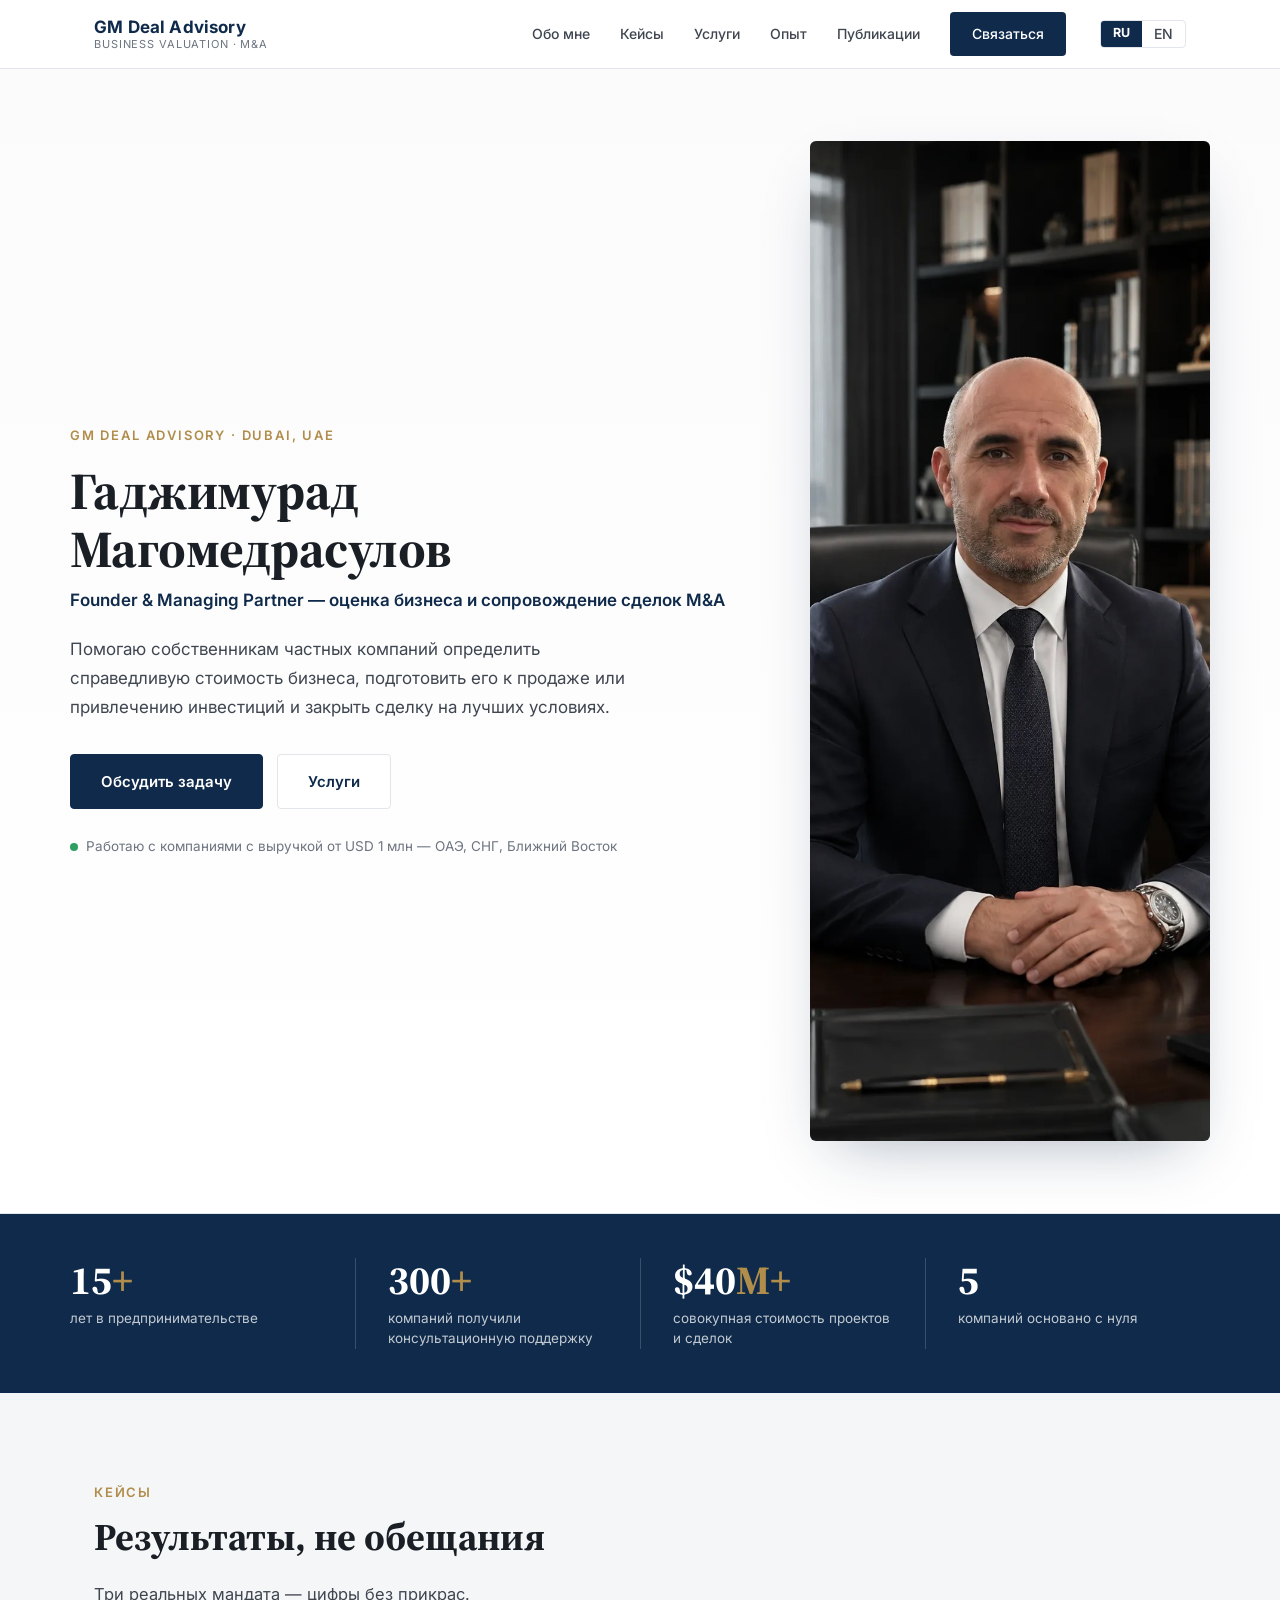
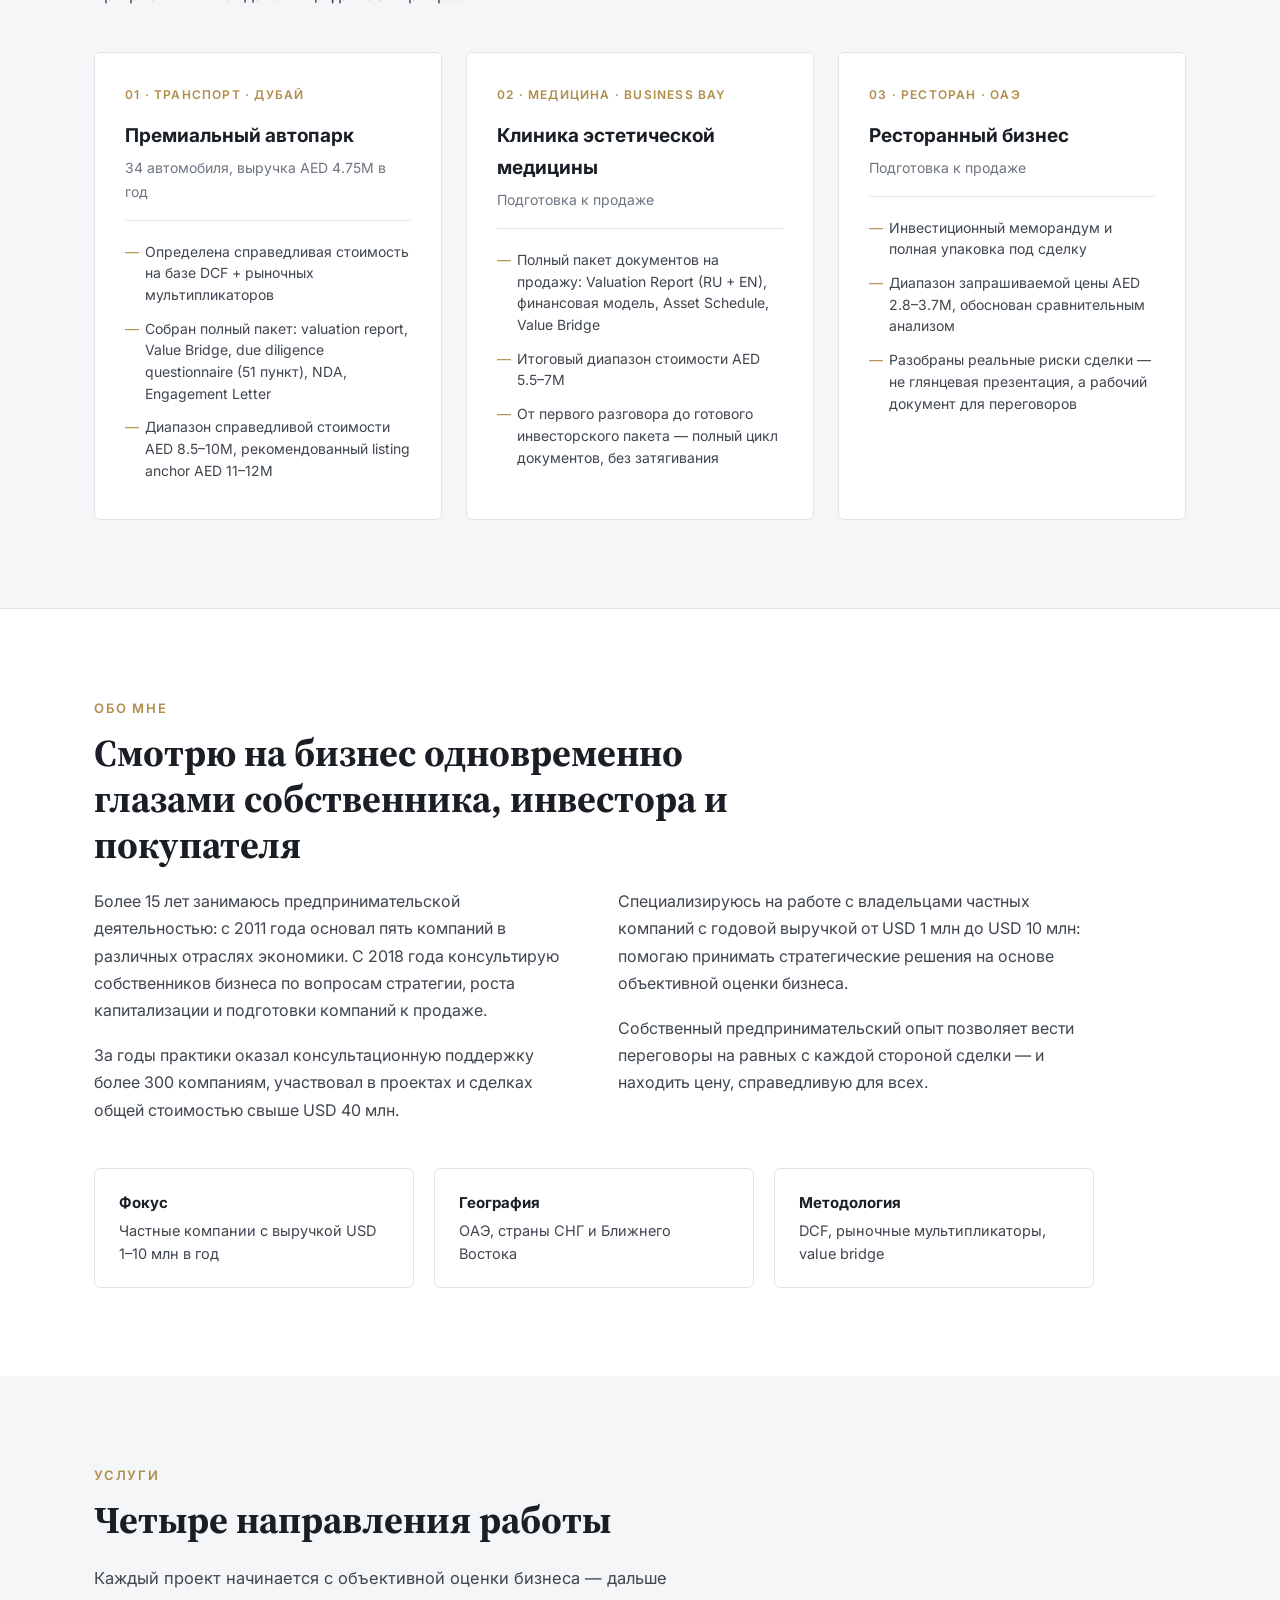
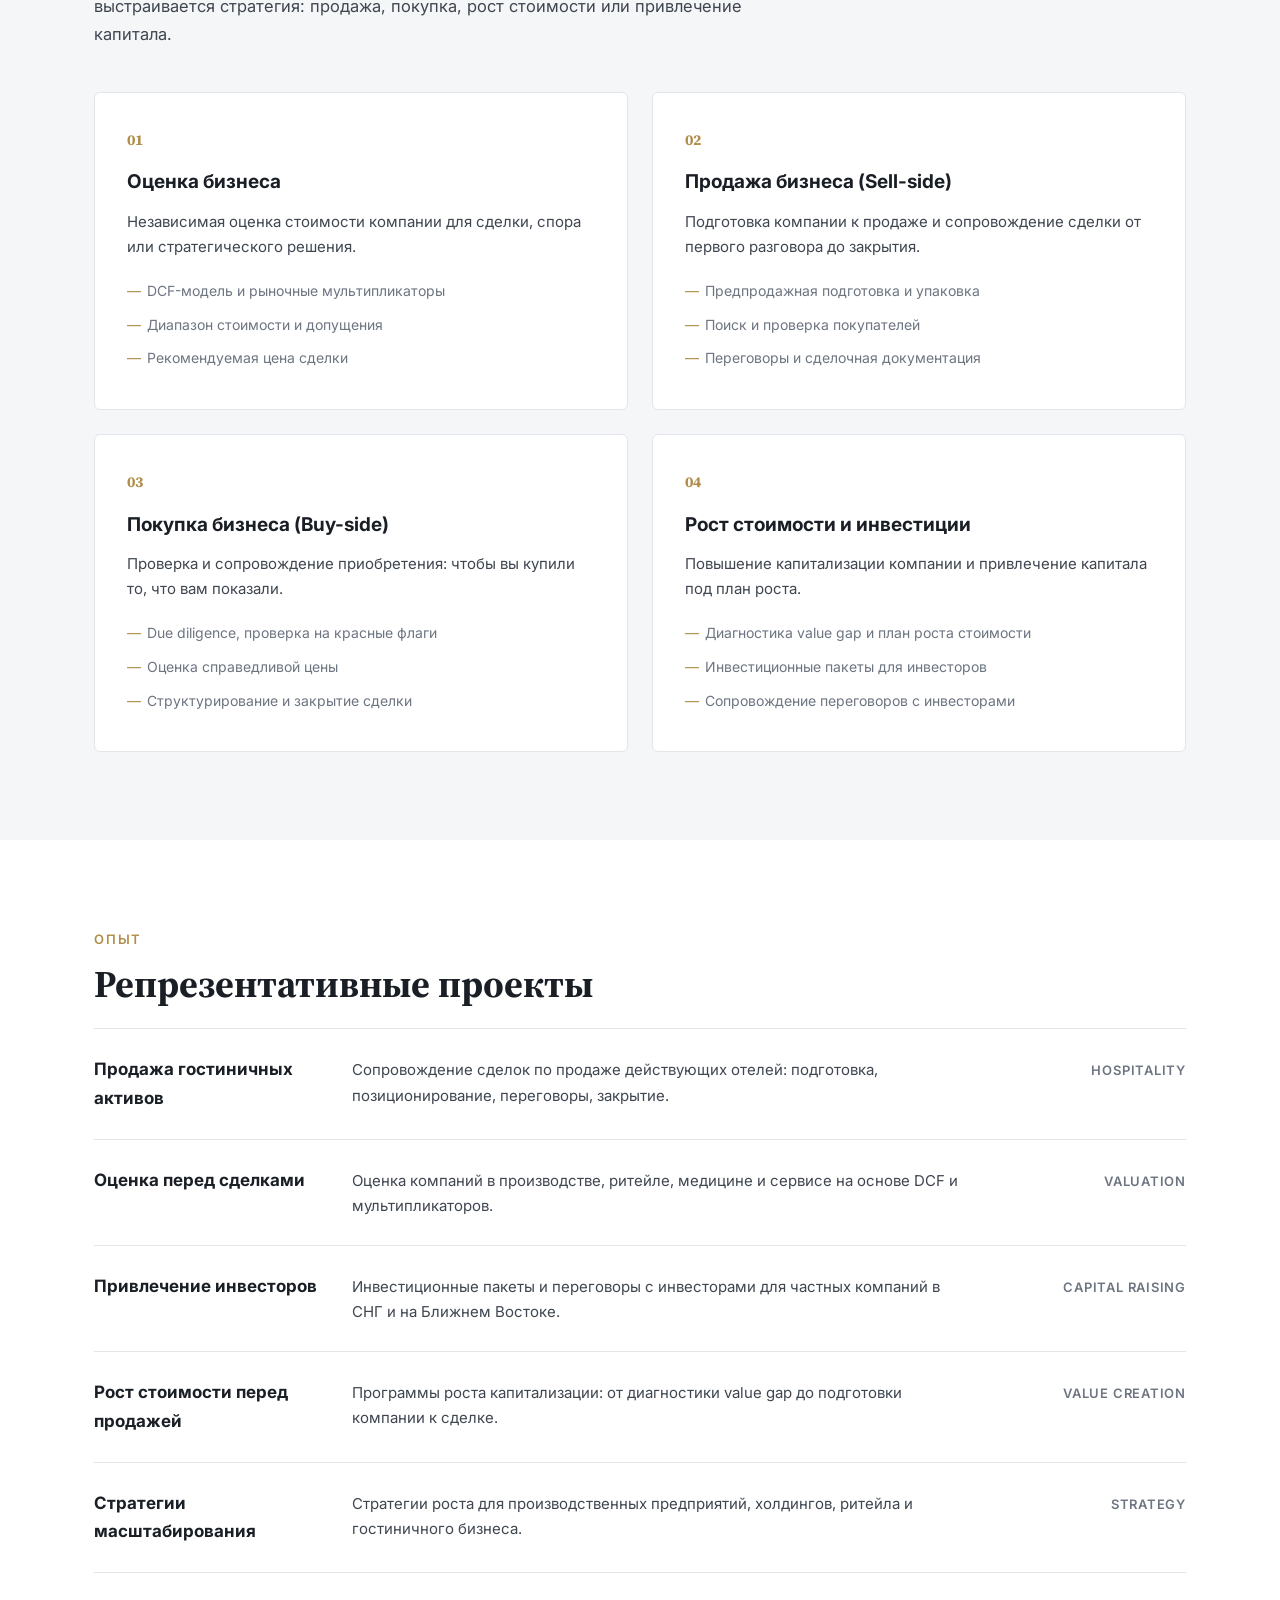
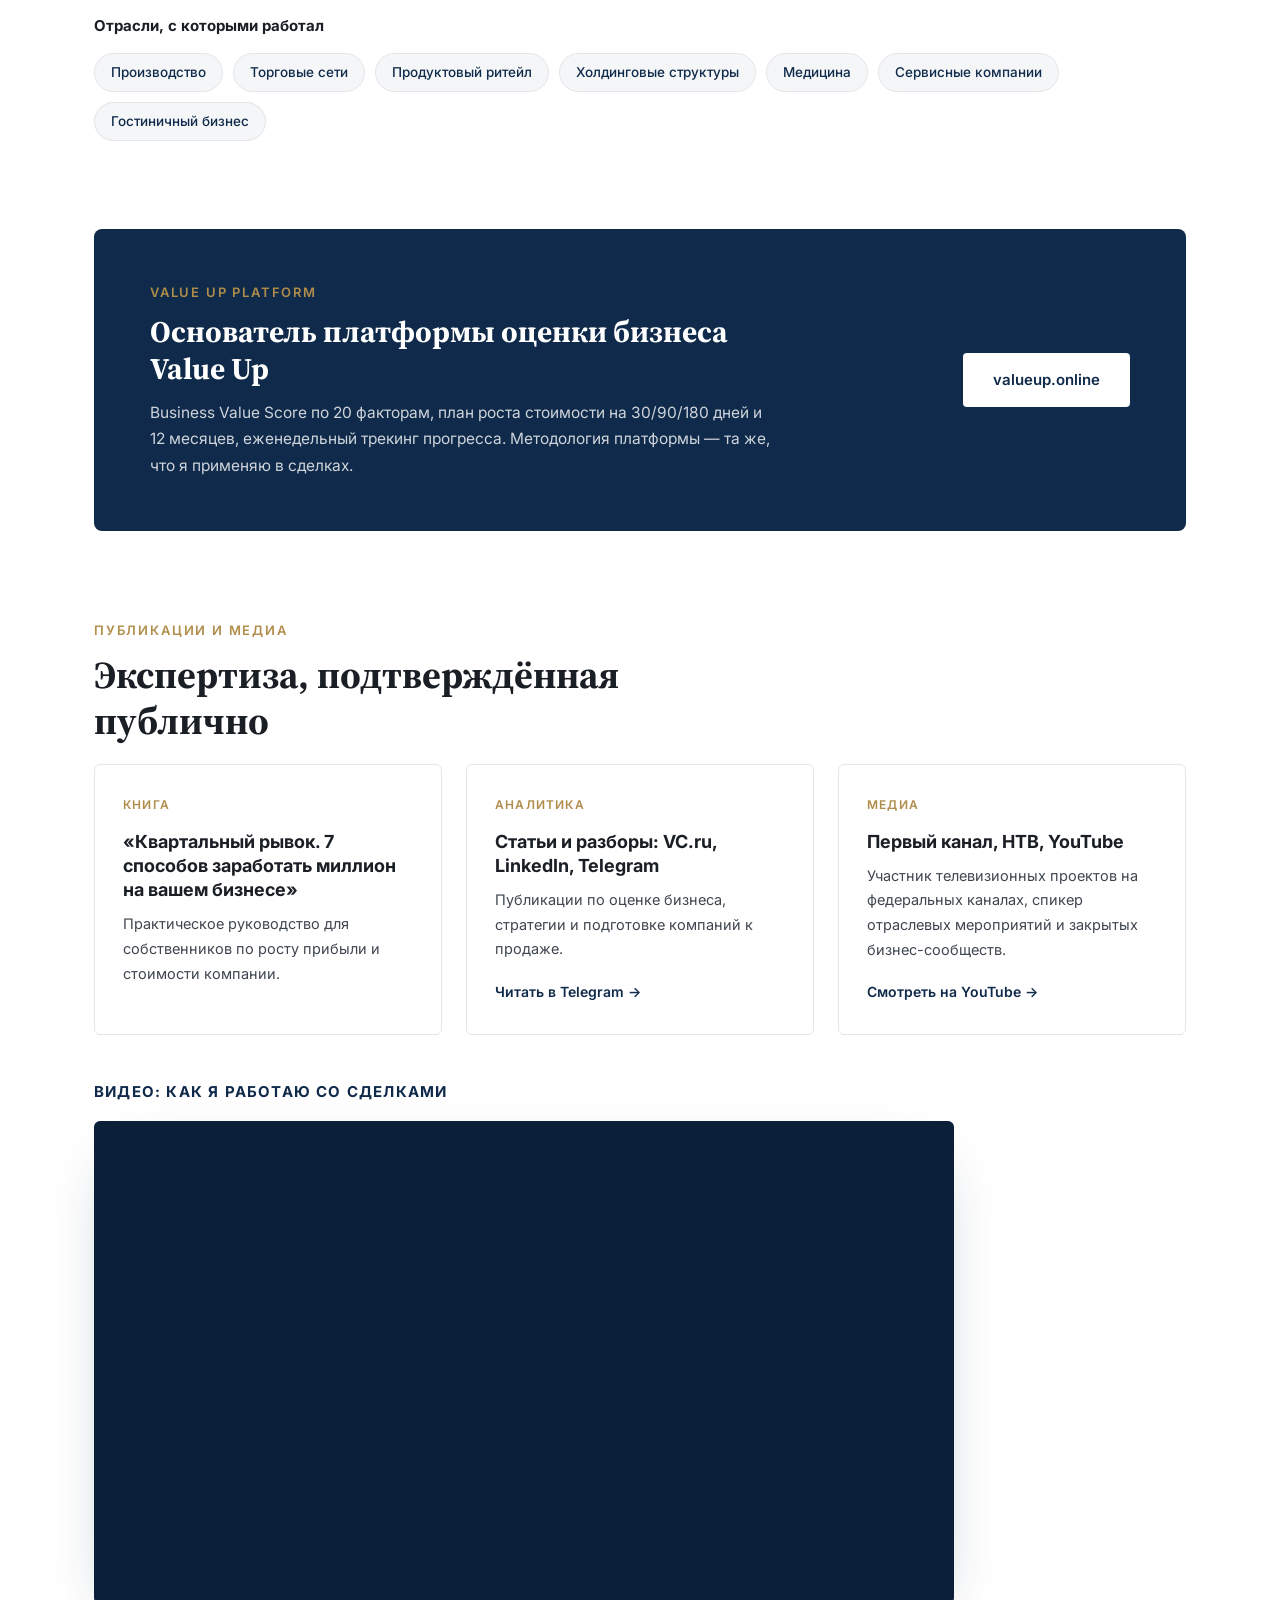
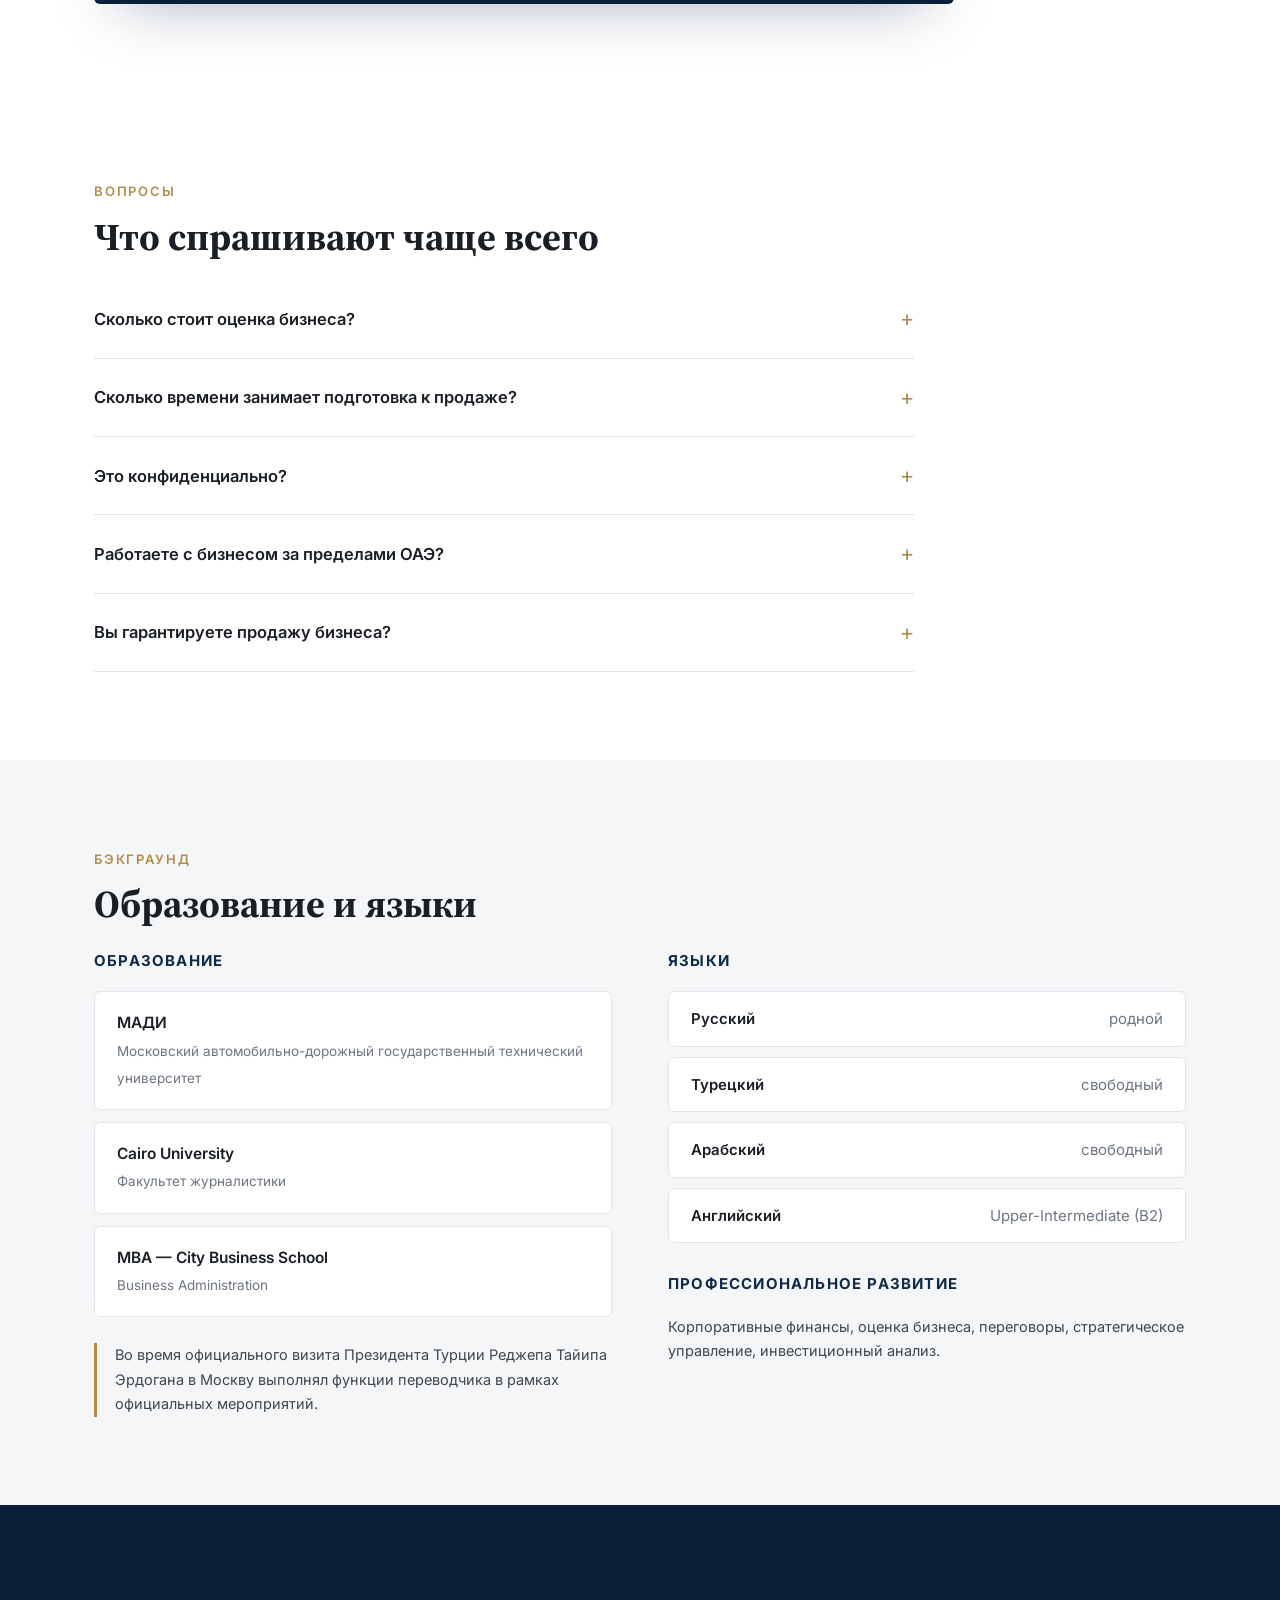
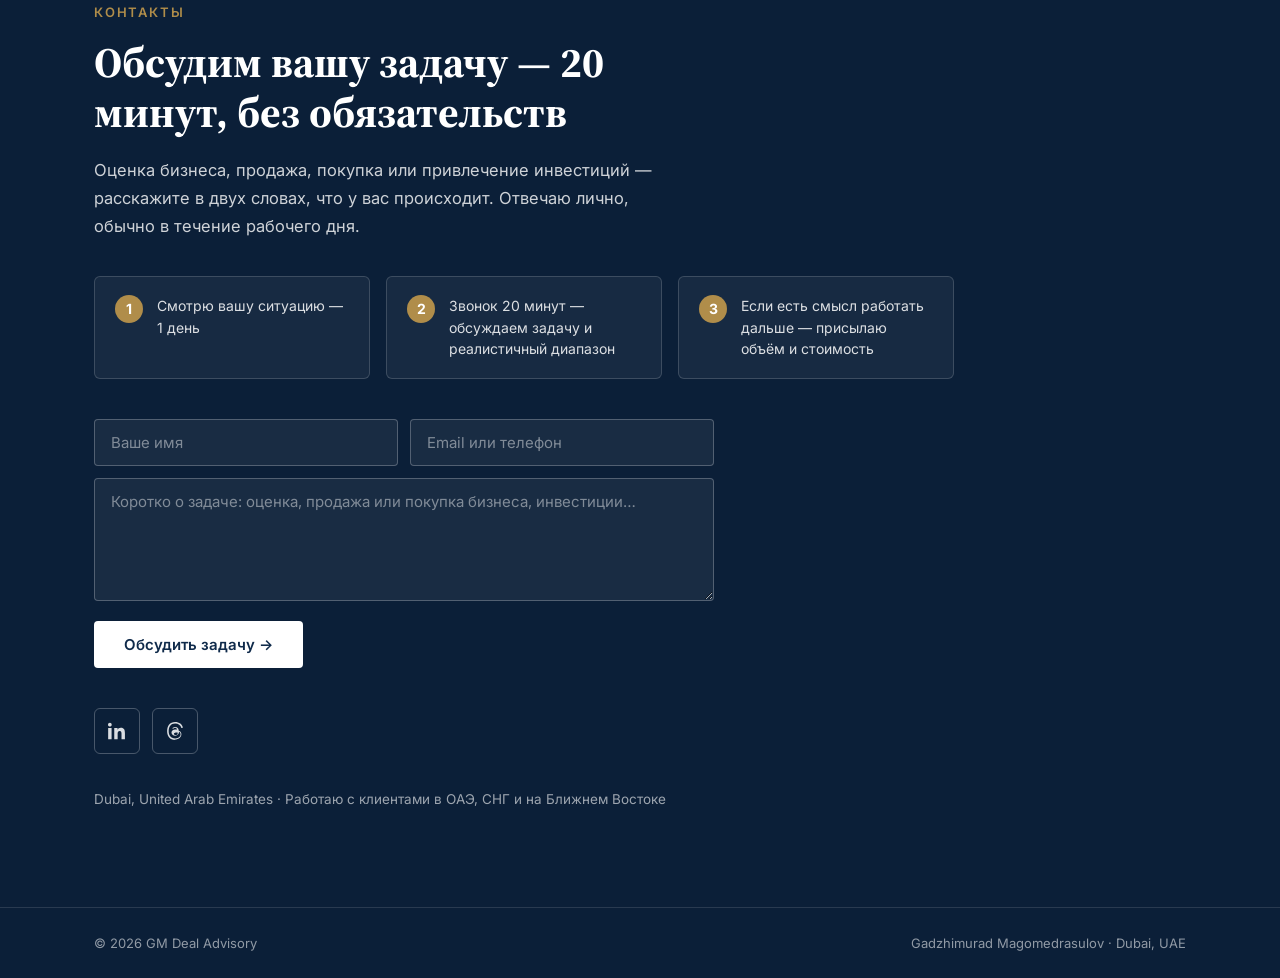
==== commit 6fda810a: "FAQ section, embedded video, favicon, JSON-LD schema Co-Authored-By: Claude Fable 5 <noreply@anthrop" ====
--- a/index.html
+++ b/index.html
@@ -5,12 +5,32 @@
 <meta name="viewport" content="width=device-width, initial-scale=1.0">
 <title>Гаджимурад Магомедрасулов — GM Deal Advisory</title>
 <meta name="description" content="GM Deal Advisory — оценка бизнеса, сопровождение сделок M&A, привлечение инвестиций. Гаджимурад Магомедрасулов, Дубай, ОАЭ.">
-<link rel="alternate" hreflang="ru" href="index.html">
-<link rel="alternate" hreflang="en" href="en.html">
+<link rel="canonical" href="https://gm-deal-advisory.onrender.com/">
+<link rel="alternate" hreflang="ru" href="https://gm-deal-advisory.onrender.com/">
+<link rel="alternate" hreflang="en" href="https://gm-deal-advisory.onrender.com/en.html">
+<meta property="og:type" content="website">
+<meta property="og:title" content="Гаджимурад Магомедрасулов — GM Deal Advisory">
+<meta property="og:description" content="Оценка бизнеса, сопровождение сделок M&A, привлечение инвестиций. Дубай, ОАЭ.">
+<meta property="og:url" content="https://gm-deal-advisory.onrender.com/">
+<meta property="og:image" content="https://gm-deal-advisory.onrender.com/photo.jpg">
+<meta name="robots" content="index, follow">
 <link rel="preconnect" href="https://fonts.googleapis.com">
 <link rel="preconnect" href="https://fonts.gstatic.com" crossorigin>
 <link href="https://fonts.googleapis.com/css2?family=Source+Serif+4:opsz,wght@8..60,600;8..60,700&family=Inter:wght@400;500;600;700&display=swap" rel="stylesheet">
+<link rel="icon" type="image/svg+xml" href="favicon.svg">
+<link rel="preload" as="image" href="photo.jpg">
 <link rel="stylesheet" href="styles.css">
+<script type="application/ld+json">
+{"@context":"https://schema.org","@graph":[
+{"@type":"Person","name":"Гаджимурад Магомедрасулов","alternateName":"Gadzhimurad Magomedrasulov","jobTitle":"Founder & Managing Partner","worksFor":{"@type":"ProfessionalService","name":"GM Deal Advisory","areaServed":["AE","CIS","Middle East"],"address":{"@type":"PostalAddress","addressLocality":"Dubai","addressCountry":"AE"}},"knowsLanguage":["ru","tr","ar","en"],"url":"https://gm-deal-advisory.onrender.com/","image":"https://gm-deal-advisory.onrender.com/photo.jpg","sameAs":["https://www.linkedin.com/in/gadzhimurad-m-and-a-advisor-227a68b3/","https://www.threads.com/@gadzhimurad.strateg","https://t.me/bigexpert1/","https://valueup.online/"]},
+{"@type":"FAQPage","mainEntity":[
+{"@type":"Question","name":"Сколько стоит оценка бизнеса?","acceptedAnswer":{"@type":"Answer","text":"Зависит от размера и структуры компании. После 20-минутного звонка присылаю фиксированный объём работ и стоимость — без почасовой оплаты и скрытых платежей."}},
+{"@type":"Question","name":"Сколько времени занимает подготовка к продаже?","acceptedAnswer":{"@type":"Answer","text":"Оценка бизнеса — обычно 1–2 недели. Полный пакет к продаже — от 3–4 недель в зависимости от готовности отчётности."}},
+{"@type":"Question","name":"Это конфиденциально?","acceptedAnswer":{"@type":"Answer","text":"Да. Работа начинается с подписания NDA. Данные компании не передаются третьим лицам без письменного согласия."}},
+{"@type":"Question","name":"Работаете с бизнесом за пределами ОАЭ?","acceptedAnswer":{"@type":"Answer","text":"Да — СНГ и Ближний Восток. Трансграничные документы готовятся билингвально (русский + английский)."}},
+{"@type":"Question","name":"Вы гарантируете продажу бизнеса?","acceptedAnswer":{"@type":"Answer","text":"Нет. Гарантируется обоснованная цена, качественный пакет документов и честная картина рисков."}}
+]}]}
+</script>
 </head>
 <body>
 
@@ -43,7 +63,7 @@
       <div class="hero-note">Работаю с компаниями с выручкой от USD 1 млн — ОАЭ, СНГ, Ближний Восток</div>
     </div>
     <div class="photo-card">
-      <img src="photo.jpg" alt="Гаджимурад Магомедрасулов — GM Deal Advisory">
+      <img src="photo.jpg" alt="Гаджимурад Магомедрасулов — GM Deal Advisory" width="800" height="1000" fetchpriority="high">
     </div>
   </div>
 </div>
@@ -251,6 +271,41 @@
         <p>Участник телевизионных проектов на федеральных каналах, спикер отраслевых мероприятий и закрытых бизнес-сообществ.</p>
         <a href="https://youtu.be/BkNqXChD8Ng" target="_blank" rel="noopener">Смотреть на YouTube →</a>
       </div>
+    </div>
+
+    <div class="video-block">
+      <h3 class="video-title">Видео: как я работаю со сделками</h3>
+      <div class="video-wrap"><iframe src="https://www.youtube-nocookie.com/embed/BkNqXChD8Ng" title="GM Deal Advisory — видео" loading="lazy" allowfullscreen frameborder="0"></iframe></div>
+    </div>
+  </div>
+</section>
+
+
+<section id="faq">
+  <div class="wrap">
+    <div class="sec-eyebrow">Вопросы</div>
+    <h2 class="sec-title">Что спрашивают чаще всего</h2>
+    <div class="faq">
+      <details>
+        <summary>Сколько стоит оценка бизнеса?</summary>
+        <p>Зависит от размера и структуры компании. После 20-минутного звонка присылаю фиксированный объём работ и стоимость — без почасовой оплаты и скрытых платежей.</p>
+      </details>
+      <details>
+        <summary>Сколько времени занимает подготовка к продаже?</summary>
+        <p>Оценка бизнеса — обычно 1–2 недели. Полный пакет к продаже (valuation report, финмодель, инвестиционный меморандум, сделочные документы) — от 3–4 недель в зависимости от готовности вашей отчётности.</p>
+      </details>
+      <details>
+        <summary>Это конфиденциально?</summary>
+        <p>Да. Работа начинается с подписания NDA. Данные компании не передаются третьим лицам без вашего письменного согласия — включая сам факт того, что бизнес готовится к продаже.</p>
+      </details>
+      <details>
+        <summary>Работаете с бизнесом за пределами ОАЭ?</summary>
+        <p>Да — СНГ и Ближний Восток. Трансграничные документы готовлю билингвально (русский + английский).</p>
+      </details>
+      <details>
+        <summary>Вы гарантируете продажу бизнеса?</summary>
+        <p>Нет — и не верьте тем, кто гарантирует. Я гарантирую обоснованную цену, качественный пакет документов и честную картину рисков. Именно это в итоге решает, закроется сделка или нет.</p>
+      </details>
     </div>
   </div>
 </section>
--- a/styles.css
+++ b/styles.css
@@ -229,3 +229,18 @@
 .step{display:flex;gap:14px;align-items:flex-start;background:rgba(255,255,255,.05);border:1px solid rgba(255,255,255,.16);border-radius:6px;padding:18px 20px}
 .step b{flex:none;width:28px;height:28px;border-radius:50%;background:var(--gold);color:#fff;display:flex;align-items:center;justify-content:center;font-size:14px;font-weight:700}
 .step span{font-size:14px;color:rgba(255,255,255,.85);line-height:1.55}
+
+/* faq */
+.faq{max-width:820px}
+.faq details{border-bottom:1px solid var(--line)}
+.faq summary{cursor:pointer;list-style:none;display:flex;justify-content:space-between;align-items:center;gap:20px;padding:20px 0;font-size:16.5px;font-weight:600;color:var(--ink)}
+.faq summary::-webkit-details-marker{display:none}
+.faq summary::after{content:"+";font-size:22px;font-weight:400;color:var(--gold);flex:none;transition:transform .25s}
+.faq details[open] summary::after{transform:rotate(45deg)}
+.faq details p{padding:0 32px 20px 0;font-size:15px;color:var(--body)}
+
+/* video */
+.video-block{margin-top:44px}
+.video-title{font-size:15px;font-weight:700;letter-spacing:.08em;text-transform:uppercase;color:var(--navy);margin-bottom:16px}
+.video-wrap{position:relative;aspect-ratio:16/9;max-width:860px;border-radius:6px;overflow:hidden;background:#0b1f38;box-shadow:0 24px 60px -28px rgba(15,42,74,.4)}
+.video-wrap iframe{position:absolute;inset:0;width:100%;height:100%;border:0}
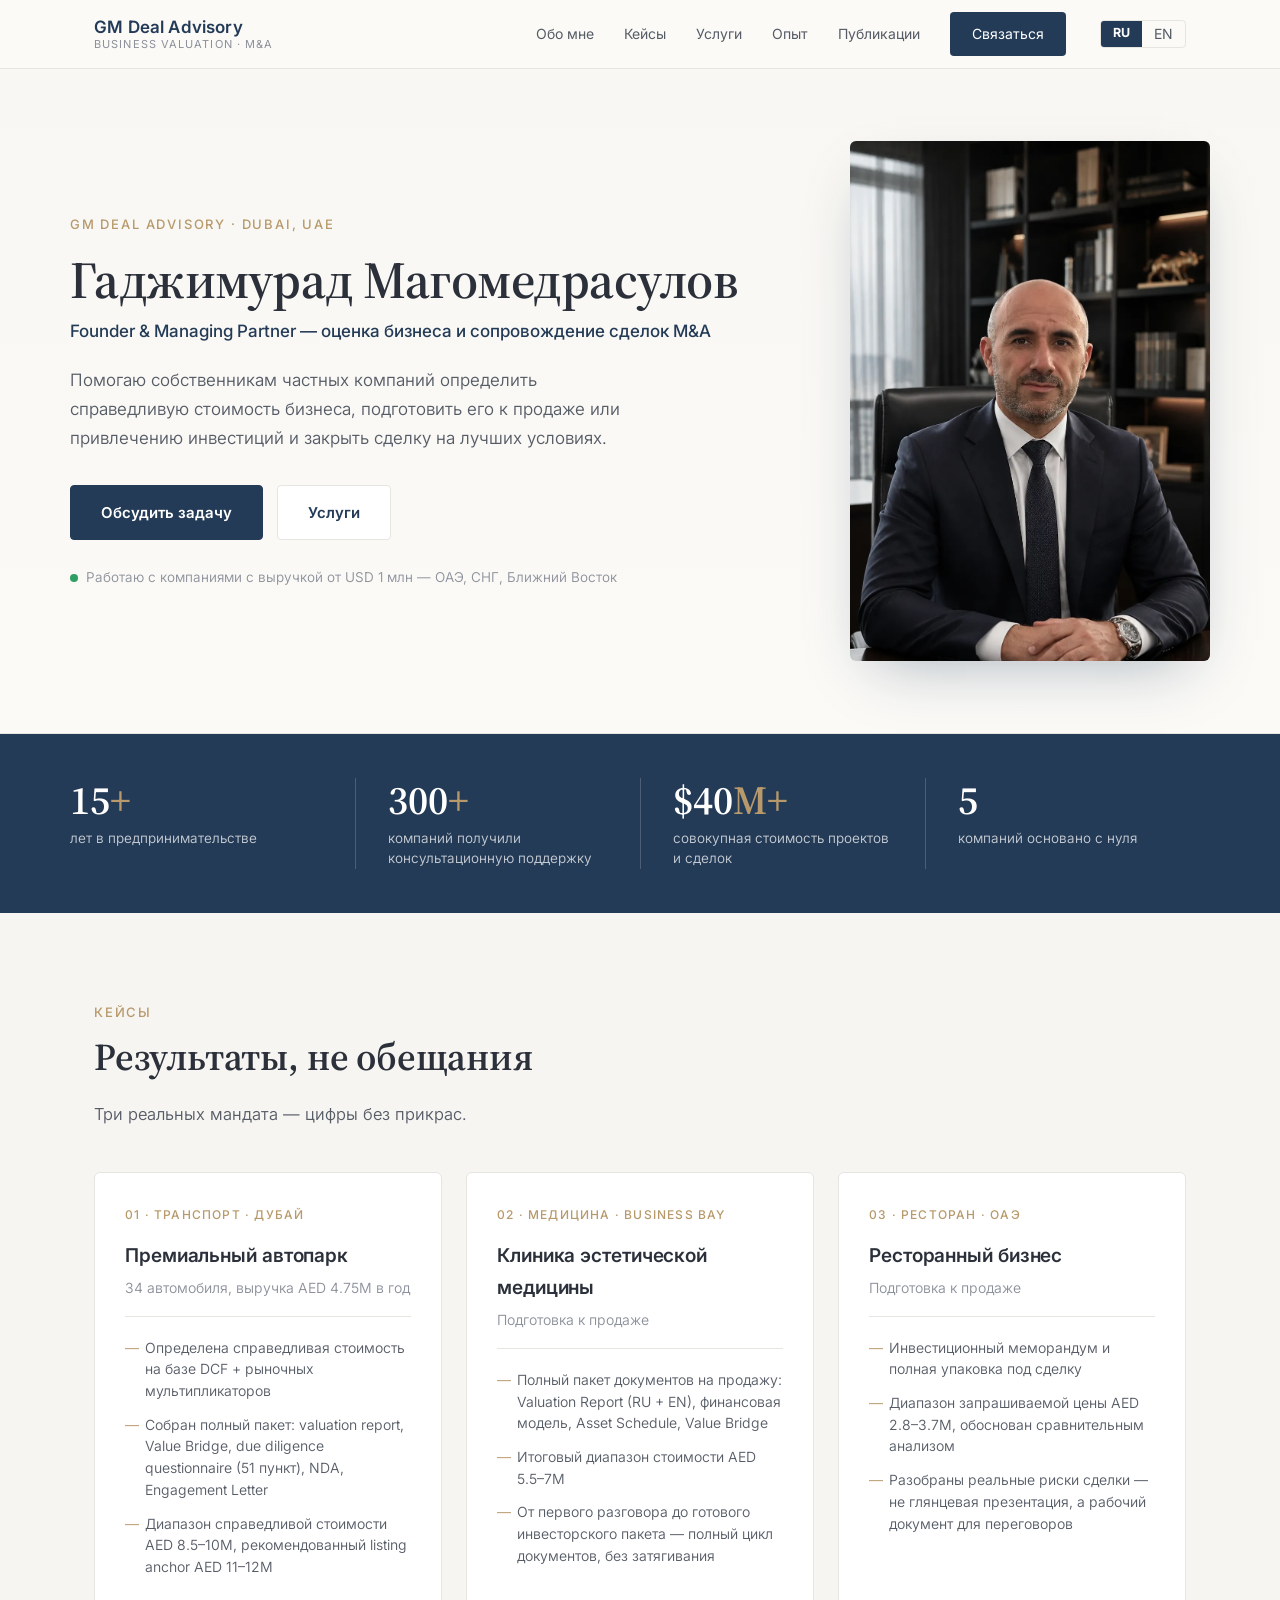
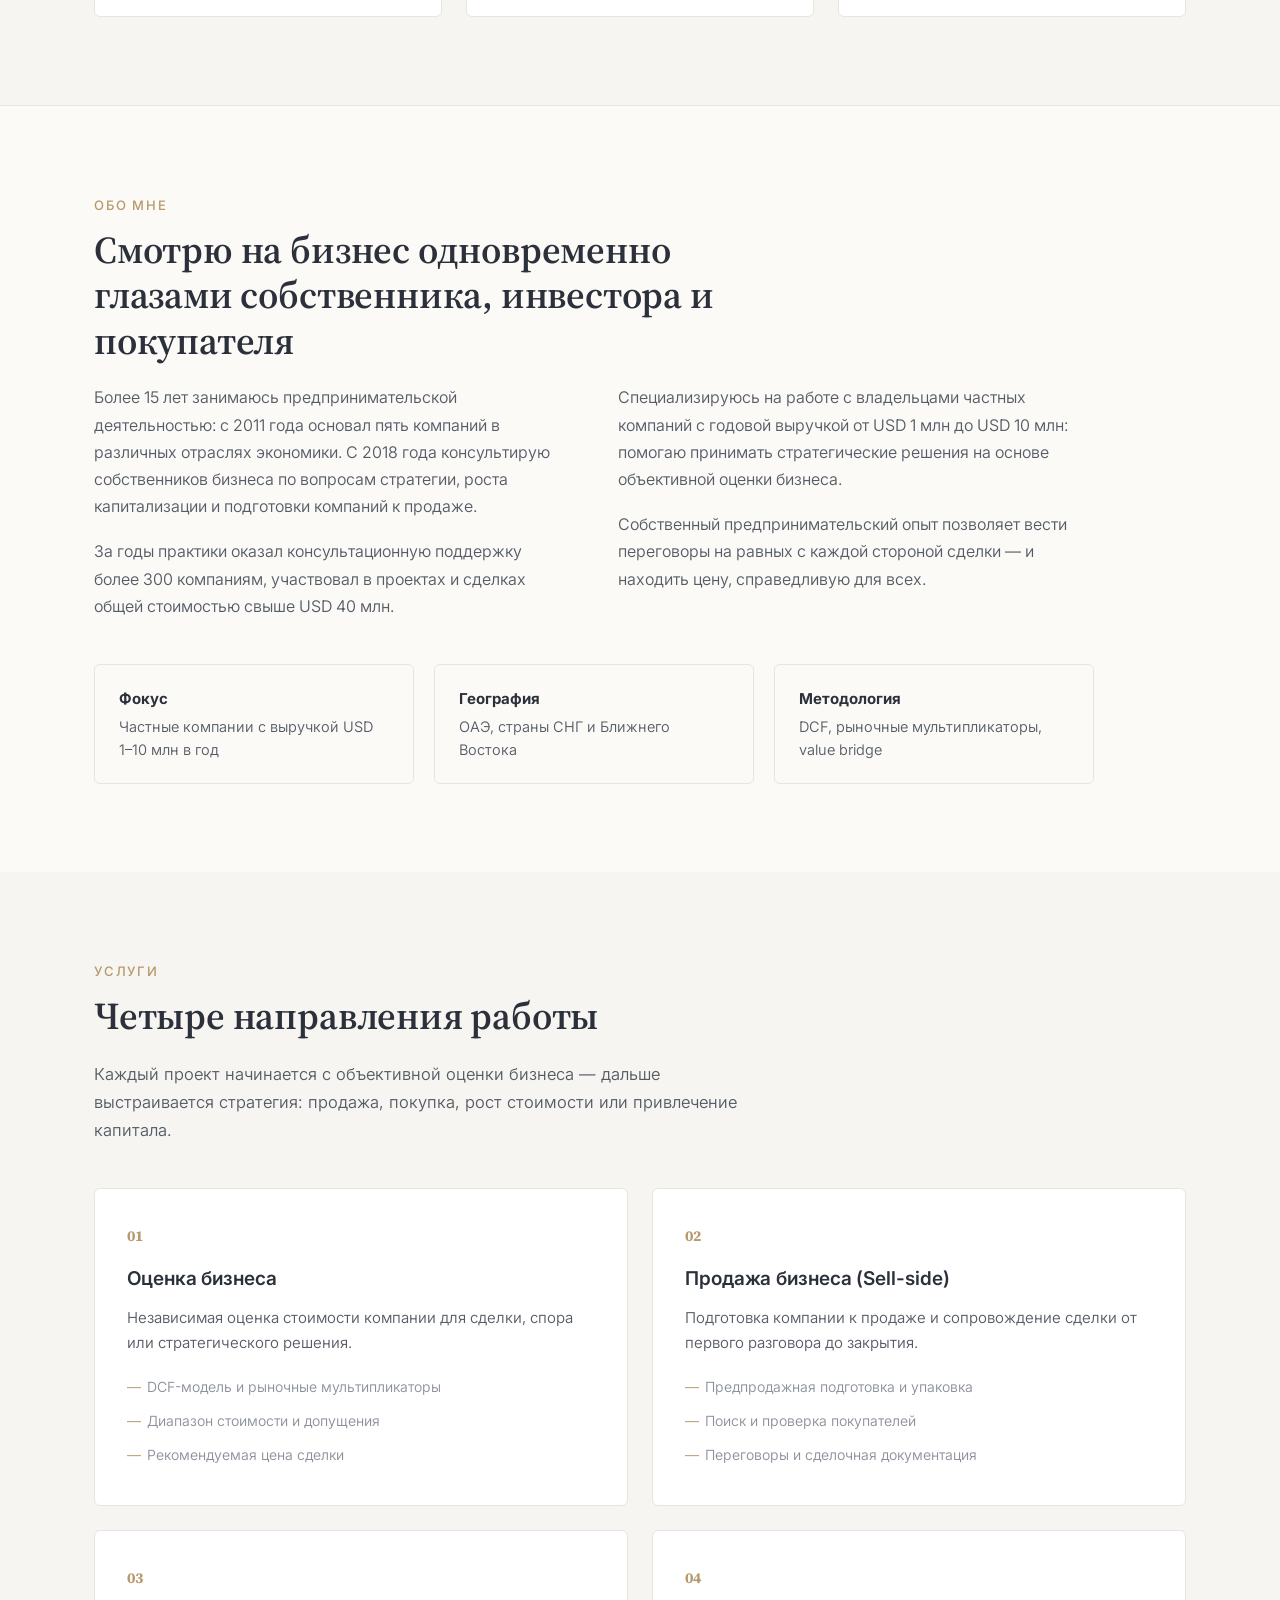
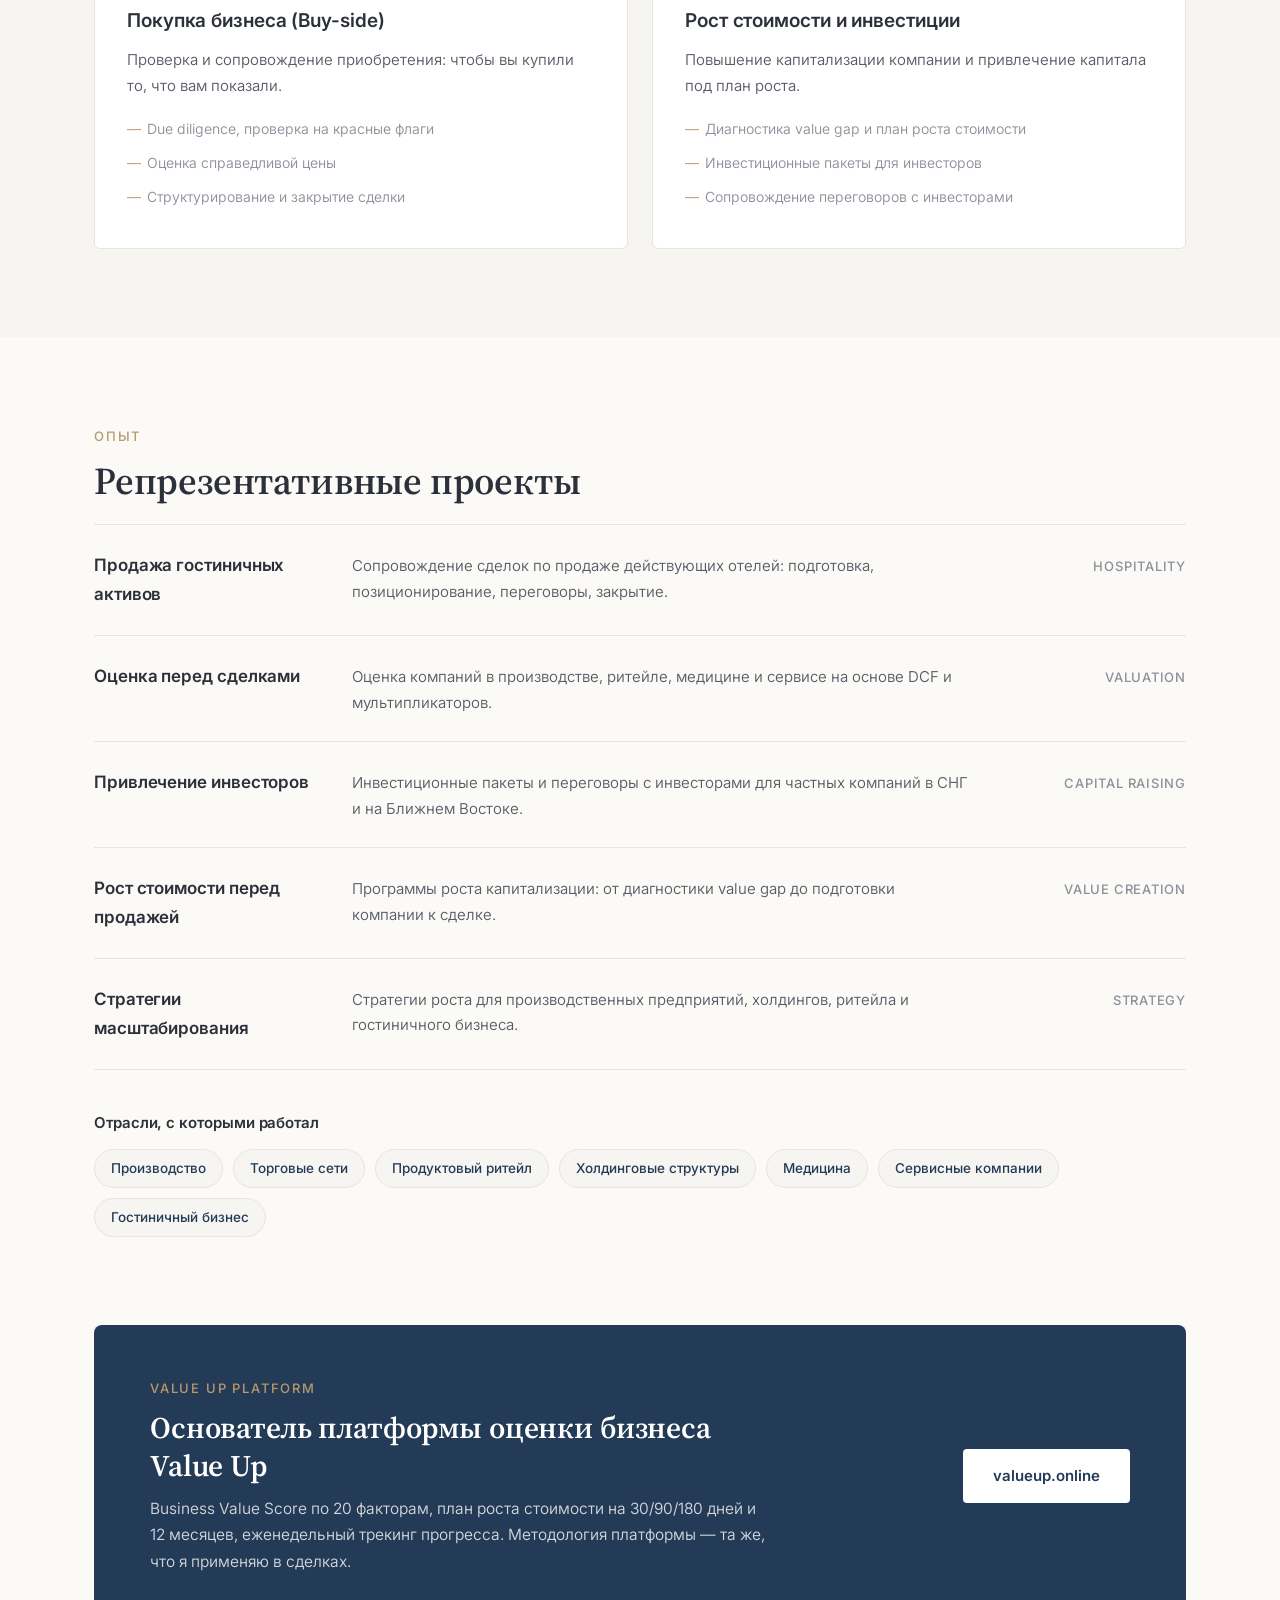
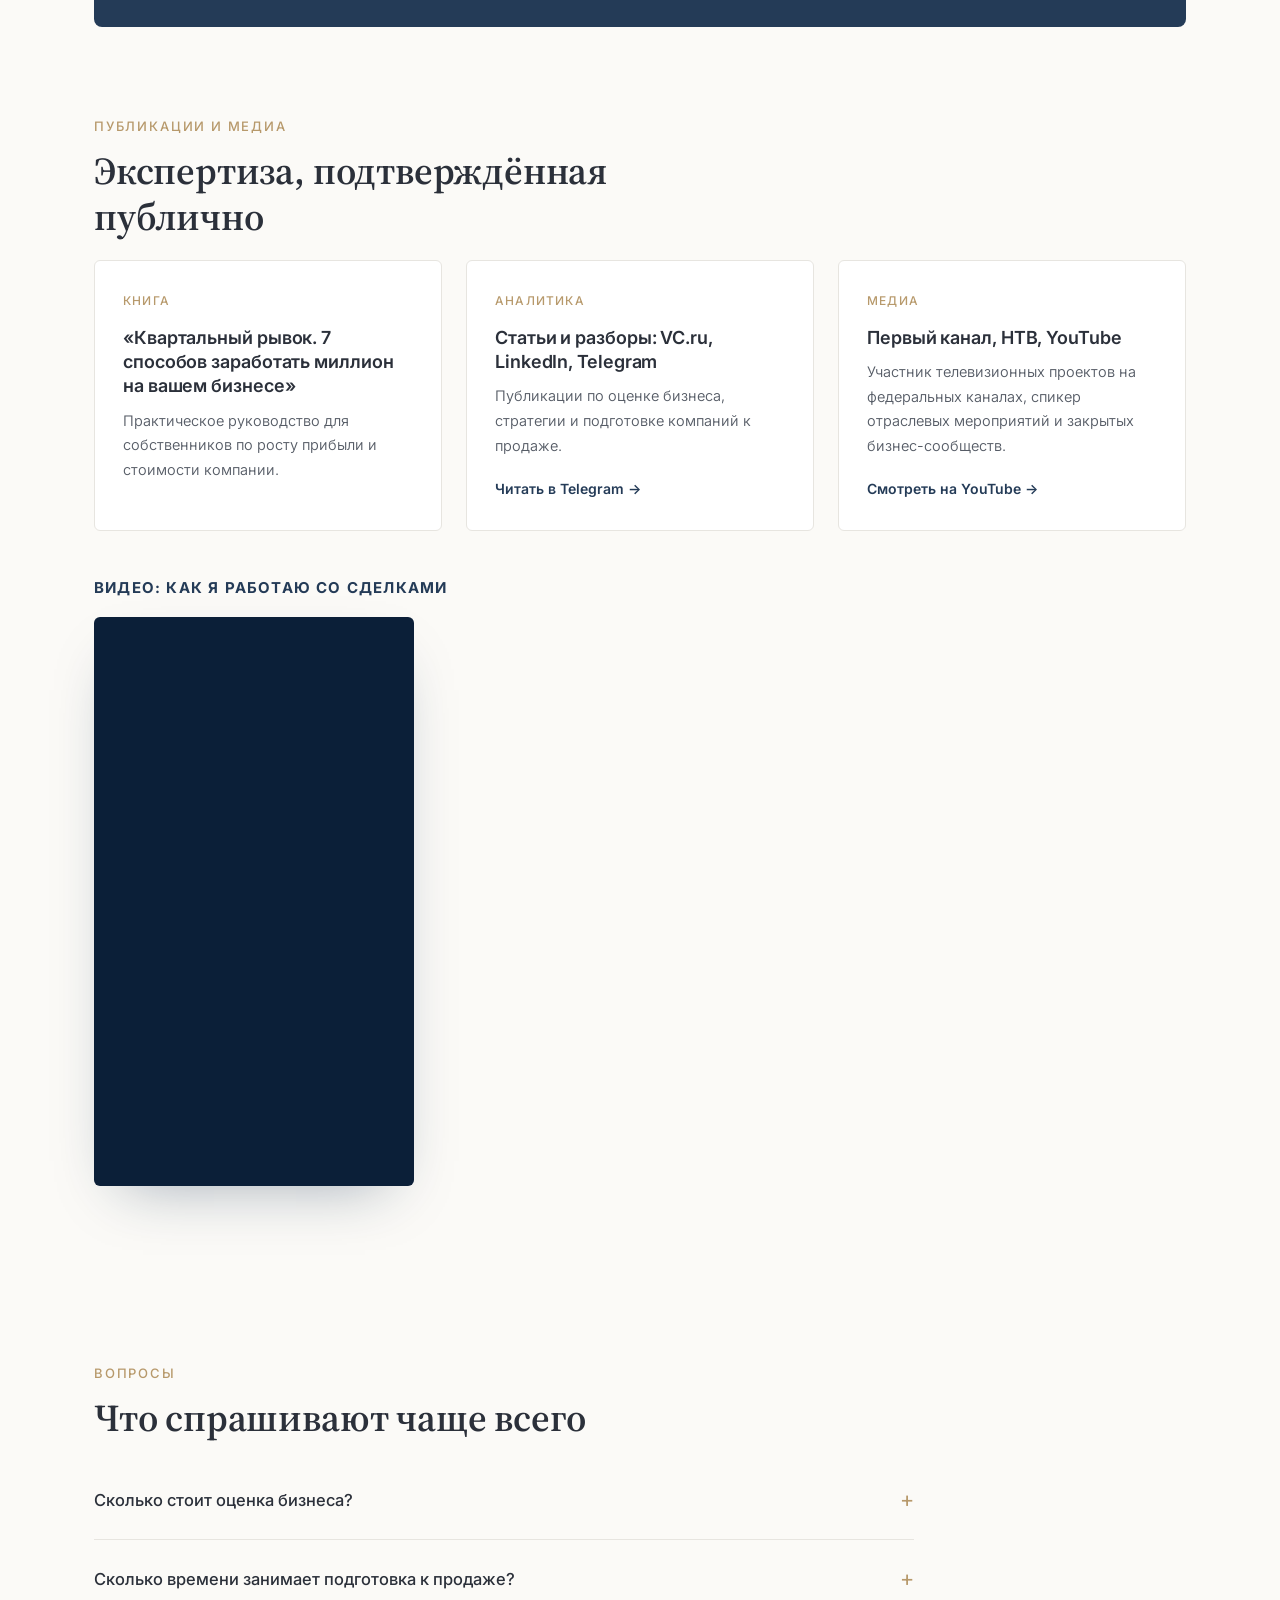
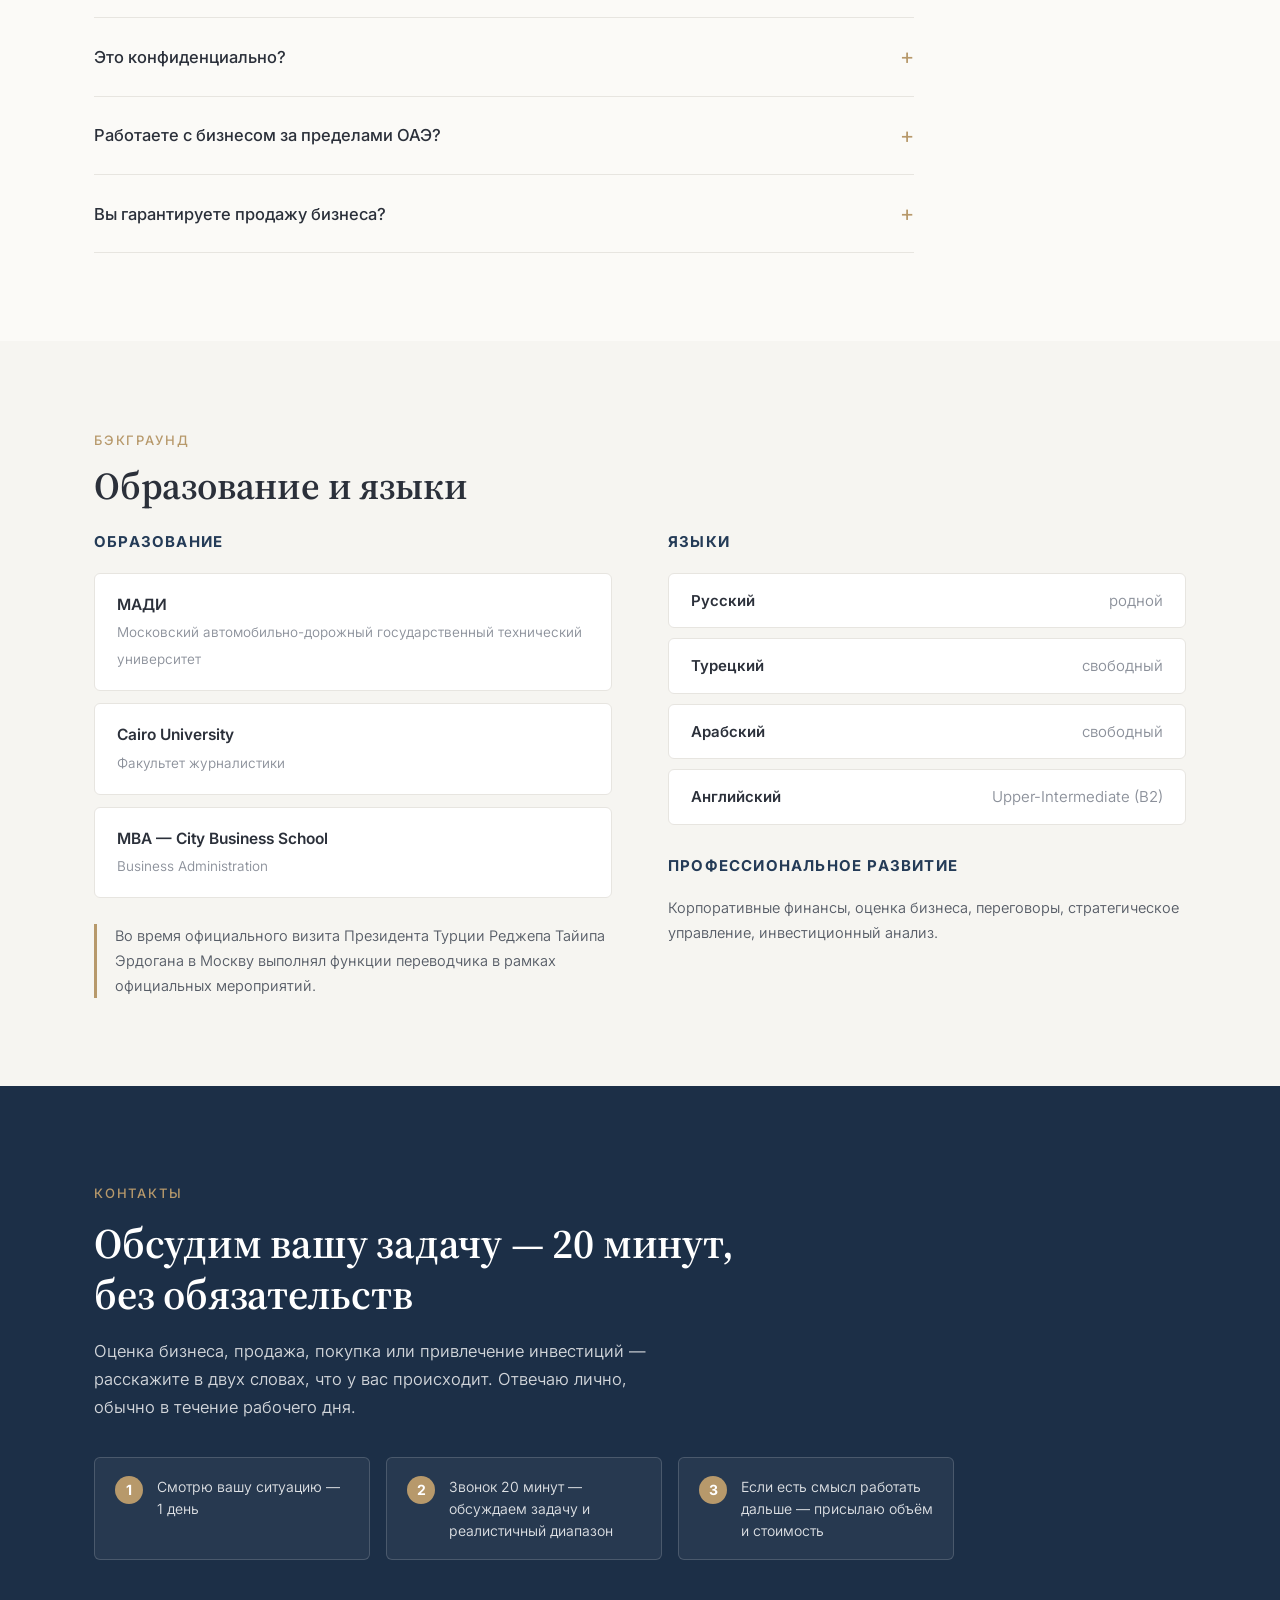
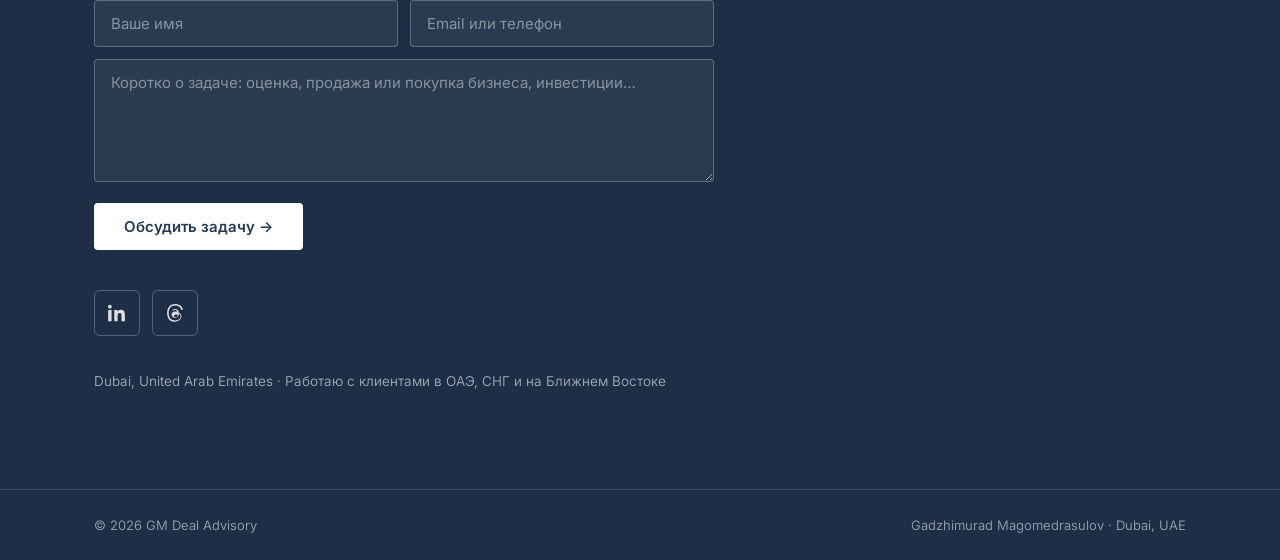
==== commit ad02588c: "Update featured video to new YouTube Short, adjust player to vertical aspect Co-Authored-By: Claude " ====
--- a/index.html
+++ b/index.html
@@ -269,13 +269,13 @@
         <div class="tag">Медиа</div>
         <h3>Первый канал, НТВ, YouTube</h3>
         <p>Участник телевизионных проектов на федеральных каналах, спикер отраслевых мероприятий и закрытых бизнес-сообществ.</p>
-        <a href="https://youtu.be/BkNqXChD8Ng" target="_blank" rel="noopener">Смотреть на YouTube →</a>
+        <a href="https://youtube.com/shorts/_YA1pVciDQU?si=D7TerdRlwpAo29VF" target="_blank" rel="noopener">Смотреть на YouTube →</a>
       </div>
     </div>
 
     <div class="video-block">
       <h3 class="video-title">Видео: как я работаю со сделками</h3>
-      <div class="video-wrap"><iframe src="https://www.youtube-nocookie.com/embed/BkNqXChD8Ng" title="GM Deal Advisory — видео" loading="lazy" allowfullscreen frameborder="0"></iframe></div>
+      <div class="video-wrap"><iframe src="https://www.youtube-nocookie.com/embed/_YA1pVciDQU" title="GM Deal Advisory — видео" loading="lazy" allowfullscreen frameborder="0"></iframe></div>
     </div>
   </div>
 </section>
--- a/styles.css
+++ b/styles.css
@@ -1,36 +1,36 @@
   :root{
-    --navy:#0f2a4a;
-    --navy-dark:#0b1f38;
-    --ink:#1a1f26;
-    --body:#3f4650;
-    --muted:#6d7581;
-    --line:#e2e5e9;
-    --bg-soft:#f5f6f8;
-    --gold:#b08d4a;
-    --white:#ffffff;
+    --navy:#243b57;
+    --navy-dark:#1c2f47;
+    --ink:#2b303a;
+    --body:#565c66;
+    --muted:#8b909a;
+    --line:#e7e5e0;
+    --bg-soft:#f6f5f1;
+    --gold:#b7996b;
+    --white:#fbfaf7;
     --serif:'Source Serif 4', Georgia, serif;
     --sans:'Inter', -apple-system, 'Segoe UI', sans-serif;
   }
   *{margin:0;padding:0;box-sizing:border-box}
   html{scroll-behavior:smooth}
-  body{font-family:var(--sans);color:var(--body);background:var(--white);font-size:16px;line-height:1.7;-webkit-font-smoothing:antialiased}
+  body{font-family:var(--sans);font-weight:350;color:var(--body);background:var(--white);font-size:16px;line-height:1.7;-webkit-font-smoothing:antialiased;text-rendering:optimizeLegibility}
   .wrap{max-width:1140px;margin:0 auto;padding:0 24px}
-  h1,h2,h3{color:var(--ink);font-family:var(--sans)}
+  h1,h2,h3{color:var(--ink);font-family:var(--sans);font-weight:500;letter-spacing:-.005em}
   img{max-width:100%}
 
   /* header */
   header{position:sticky;top:0;z-index:40;background:var(--white);border-bottom:1px solid var(--line)}
   .nav{display:flex;align-items:center;justify-content:space-between;height:68px}
   .logo{display:flex;flex-direction:column;text-decoration:none;line-height:1.25}
-  .logo b{font-size:17px;font-weight:700;color:var(--navy);letter-spacing:.01em}
-  .logo span{font-size:11px;color:var(--muted);letter-spacing:.08em;text-transform:uppercase}
+  .logo b{font-size:17px;font-weight:600;color:var(--navy);letter-spacing:.01em}
+  .logo span{font-size:11px;color:var(--muted);letter-spacing:.1em;text-transform:uppercase;font-weight:400}
   nav.menu{display:flex;gap:30px;align-items:center}
-  nav.menu a{font-size:14px;font-weight:500;color:var(--body);text-decoration:none;transition:color .2s}
+  nav.menu a{font-size:14px;font-weight:400;color:var(--body);text-decoration:none;transition:color .2s}
   nav.menu a:hover{color:var(--navy)}
-  .nav-cta{background:var(--navy);color:#fff !important;padding:10px 22px;border-radius:4px;font-weight:600}
+  .nav-cta{background:var(--navy);color:#fff !important;padding:10px 22px;border-radius:4px;font-weight:500}
   .nav-cta:hover{background:var(--navy-dark)}
   @media(max-width:900px){nav.menu > a:not(.nav-cta){display:none}}
-  .lang-sw{display:inline-flex;border:1px solid var(--line);border-radius:4px;overflow:hidden;font-size:12.5px;font-weight:600;margin-left:4px}
+  .lang-sw{display:inline-flex;border:1px solid var(--line);border-radius:4px;overflow:hidden;font-size:12.5px;font-weight:500;margin-left:4px}
   .lang-sw b,.lang-sw a{padding:6px 12px;text-decoration:none;line-height:1}
   .lang-sw b{background:var(--navy);color:#fff}
   .lang-sw a{color:var(--muted)}
@@ -38,12 +38,12 @@
   @media(max-width:900px){.lang-sw{display:inline-flex !important}}
 
   /* hero */
-  .hero{border-bottom:1px solid var(--line);background:linear-gradient(180deg,#fbfbfc,#fff)}
-  .hero-grid{display:grid;grid-template-columns:1fr 400px;gap:72px;align-items:center;padding:72px 0}
+  .hero{border-bottom:1px solid var(--line);background:linear-gradient(180deg,#f8f7f3,var(--white))}
+  .hero-grid{display:grid;grid-template-columns:1fr 360px;gap:72px;align-items:center;padding:72px 0}
   @media(max-width:900px){.hero-grid{grid-template-columns:1fr;gap:44px;padding:48px 0}}
-  .eyebrow{font-size:13px;font-weight:600;letter-spacing:.14em;text-transform:uppercase;color:var(--gold);margin-bottom:16px}
-  .hero h1{font-family:var(--serif);font-size:clamp(34px,4.6vw,52px);font-weight:700;line-height:1.12;letter-spacing:-.01em;margin-bottom:8px}
-  .hero .role{font-size:17px;font-weight:600;color:var(--navy);margin-bottom:20px}
+  .eyebrow{font-size:13px;font-weight:500;letter-spacing:.14em;text-transform:uppercase;color:var(--gold);margin-bottom:16px}
+  .hero h1{font-family:var(--serif);font-size:clamp(34px,4.6vw,52px);font-weight:600;line-height:1.12;letter-spacing:-.01em;margin-bottom:8px}
+  .hero .role{font-size:17px;font-weight:500;color:var(--navy);margin-bottom:20px}
   .hero .lede{font-size:17px;max-width:560px;margin-bottom:32px}
   .btn{display:inline-block;padding:14px 30px;border-radius:4px;font-size:15px;font-weight:600;text-decoration:none;transition:.2s;text-align:center}
   .btn-primary{background:var(--navy);color:#fff;border:1px solid var(--navy)}
@@ -54,7 +54,7 @@
   .hero-note{margin-top:26px;font-size:13.5px;color:var(--muted);display:flex;gap:8px;align-items:center}
   .hero-note::before{content:"";width:8px;height:8px;border-radius:50%;background:#2e9e63;flex:none}
   .photo-card{position:relative}
-  .photo-card img{display:block;width:100%;aspect-ratio:4/5;object-fit:cover;object-position:top;border-radius:6px;box-shadow:0 24px 60px -24px rgba(15,42,74,.35)}
+  .photo-card img{display:block;width:100%;aspect-ratio:3/4;max-height:520px;object-fit:cover;object-position:top;border-radius:6px;box-shadow:0 24px 60px -24px rgba(15,42,74,.35)}
   .photo-card::after{content:"";position:absolute;top:22px;left:22px;right:-22px;bottom:-22px;border:1px solid var(--line);border-radius:6px;z-index:-1}
 
   /* metrics band */
@@ -64,14 +64,14 @@
   .metric{padding:0 32px;border-left:1px solid rgba(255,255,255,.18)}
   .metric:first-child{border-left:none;padding-left:0}
   @media(max-width:760px){.metric{padding:0 20px}.metric:nth-child(3){border-left:none;padding-left:0}}
-  .metric b{display:block;font-family:var(--serif);font-size:40px;font-weight:700;line-height:1.1;color:#fff}
+  .metric b{display:block;font-family:var(--serif);font-size:40px;font-weight:600;line-height:1.1;color:#fff}
   .metric b i{font-style:normal;color:var(--gold)}
   .metric span{display:block;margin-top:6px;font-size:13.5px;color:rgba(255,255,255,.75);line-height:1.5}
 
   /* sections */
   section{padding:88px 0}
-  .sec-eyebrow{font-size:13px;font-weight:600;letter-spacing:.14em;text-transform:uppercase;color:var(--gold);margin-bottom:12px}
-  .sec-title{font-family:var(--serif);font-size:clamp(28px,3.4vw,38px);font-weight:700;line-height:1.2;margin-bottom:20px;max-width:680px}
+  .sec-eyebrow{font-size:13px;font-weight:500;letter-spacing:.14em;text-transform:uppercase;color:var(--gold);margin-bottom:12px}
+  .sec-title{font-family:var(--serif);font-size:clamp(28px,3.4vw,38px);font-weight:600;line-height:1.2;margin-bottom:20px;max-width:680px}
   .sec-intro{max-width:680px;margin-bottom:44px;font-size:16.5px}
 
   /* about */
@@ -91,7 +91,7 @@
   .svc{background:#fff;border:1px solid var(--line);border-radius:6px;padding:34px 32px;transition:box-shadow .25s,transform .25s}
   .svc:hover{box-shadow:0 16px 40px -20px rgba(15,42,74,.25);transform:translateY(-3px)}
   .svc .num{font-family:var(--serif);font-size:15px;font-weight:700;color:var(--gold);margin-bottom:14px}
-  .svc h3{font-size:19px;font-weight:700;margin-bottom:10px}
+  .svc h3{font-size:19px;font-weight:600;margin-bottom:10px}
   .svc p{font-size:15px;color:var(--body)}
   .svc ul{margin-top:14px;list-style:none}
   .svc li{font-size:14px;color:var(--muted);padding:5px 0 5px 20px;position:relative}
@@ -101,12 +101,12 @@
   .exp-table{border-top:1px solid var(--line)}
   .exp-row{display:grid;grid-template-columns:230px 1fr 190px;gap:28px;padding:26px 0;border-bottom:1px solid var(--line);align-items:baseline}
   @media(max-width:800px){.exp-row{grid-template-columns:1fr;gap:6px}}
-  .exp-row h3{font-size:17px;font-weight:700}
+  .exp-row h3{font-size:17px;font-weight:600}
   .exp-row p{font-size:15px}
-  .exp-row .sector{font-size:13px;font-weight:600;letter-spacing:.06em;text-transform:uppercase;color:var(--muted);text-align:right}
+  .exp-row .sector{font-size:13px;font-weight:500;letter-spacing:.06em;text-transform:uppercase;color:var(--muted);text-align:right}
   @media(max-width:800px){.exp-row .sector{text-align:left}}
   .industries{margin-top:40px}
-  .industries h3{font-size:15px;font-weight:700;margin-bottom:14px}
+  .industries h3{font-size:15px;font-weight:600;margin-bottom:14px}
   .chips{display:flex;flex-wrap:wrap;gap:10px}
   .chip{font-size:13.5px;font-weight:500;color:var(--navy);background:var(--bg-soft);border:1px solid var(--line);border-radius:100px;padding:7px 16px}
 
@@ -114,7 +114,7 @@
   .vu{background:var(--navy);color:#fff;border-radius:8px;padding:52px 56px;display:grid;grid-template-columns:1fr auto;gap:40px;align-items:center}
   @media(max-width:800px){.vu{grid-template-columns:1fr;padding:36px 28px}}
   .vu .sec-eyebrow{margin-bottom:10px}
-  .vu h3{font-family:var(--serif);color:#fff;font-size:clamp(22px,3vw,30px);font-weight:700;line-height:1.25;margin-bottom:12px;max-width:640px}
+  .vu h3{font-family:var(--serif);color:#fff;font-size:clamp(22px,3vw,30px);font-weight:600;line-height:1.25;margin-bottom:12px;max-width:640px}
   .vu p{color:rgba(255,255,255,.8);font-size:15.5px;max-width:620px}
   .vu .btn{background:#fff;color:var(--navy);border:none;white-space:nowrap}
   .vu .btn:hover{background:#eef1f5}
@@ -124,8 +124,8 @@
   @media(max-width:860px){.ins-grid{grid-template-columns:1fr}}
   .ins{border:1px solid var(--line);border-radius:6px;padding:30px 28px;display:flex;flex-direction:column;background:#fff;transition:box-shadow .25s}
   .ins:hover{box-shadow:0 16px 40px -20px rgba(15,42,74,.2)}
-  .ins .tag{font-size:12px;font-weight:600;letter-spacing:.1em;text-transform:uppercase;color:var(--gold);margin-bottom:14px}
-  .ins h3{font-size:18px;font-weight:700;line-height:1.35;margin-bottom:10px}
+  .ins .tag{font-size:12px;font-weight:500;letter-spacing:.1em;text-transform:uppercase;color:var(--gold);margin-bottom:14px}
+  .ins h3{font-size:18px;font-weight:600;line-height:1.35;margin-bottom:10px}
   .ins p{font-size:14.5px;flex:1}
   .ins a{margin-top:18px;font-size:14px;font-weight:600;color:var(--navy);text-decoration:none}
   .ins a:hover{text-decoration:underline}
@@ -146,7 +146,7 @@
   /* contact */
   .contact{background:var(--navy-dark);color:#fff;padding:96px 0}
   .contact .sec-eyebrow{margin-bottom:14px}
-  .contact h2{font-family:var(--serif);color:#fff;font-size:clamp(28px,3.8vw,42px);font-weight:700;line-height:1.2;margin-bottom:18px;max-width:640px}
+  .contact h2{font-family:var(--serif);color:#fff;font-size:clamp(28px,3.8vw,42px);font-weight:600;line-height:1.2;margin-bottom:18px;max-width:640px}
   .contact .lead{color:rgba(255,255,255,.8);max-width:560px;margin-bottom:36px;font-size:16.5px}
   .contact .mail{display:inline-block;font-size:22px;font-weight:600;color:#fff;text-decoration:none;border-bottom:2px solid var(--gold);padding-bottom:4px}
   .contact .mail:hover{color:var(--gold)}
@@ -163,10 +163,13 @@
   body{font-size:15px}
   section{padding:56px 0}
   .wrap{padding:0 18px}
-  .nav{height:60px}
-  .logo b{font-size:15px}
+  .nav{height:60px;gap:8px}
+  nav.menu{gap:8px}
+  .logo b{font-size:13px}
   .logo span{font-size:10px}
-  .nav-cta{padding:8px 14px;font-size:13px}
+  .nav-cta{padding:7px 12px;font-size:12px}
+  .lang-sw{font-size:11px;margin-left:0}
+  .lang-sw b,.lang-sw a{padding:5px 9px}
   .hero-grid{padding:36px 0;gap:32px}
   .hero h1{font-size:34px}
   .hero .role{font-size:15px}
@@ -216,8 +219,8 @@
 @media(max-width:900px){.case-grid{grid-template-columns:1fr}}
 .ccard{background:#fff;border:1px solid var(--line);border-radius:6px;padding:32px 30px;display:flex;flex-direction:column;transition:box-shadow .25s,transform .25s}
 .ccard:hover{box-shadow:0 16px 40px -20px rgba(15,42,74,.25);transform:translateY(-3px)}
-.ccard .meta{font-size:12px;font-weight:600;letter-spacing:.1em;text-transform:uppercase;color:var(--gold);margin-bottom:14px}
-.ccard h3{font-size:19px;font-weight:700;margin-bottom:4px}
+.ccard .meta{font-size:12px;font-weight:500;letter-spacing:.1em;text-transform:uppercase;color:var(--gold);margin-bottom:14px}
+.ccard h3{font-size:19px;font-weight:600;margin-bottom:4px}
 .ccard .csub{font-size:14px;color:var(--muted);margin-bottom:16px}
 .ccard ul{list-style:none;border-top:1px solid var(--line);padding-top:14px}
 .ccard li{font-size:14px;color:var(--body);padding:6px 0 6px 20px;position:relative;line-height:1.55}
@@ -233,7 +236,7 @@
 /* faq */
 .faq{max-width:820px}
 .faq details{border-bottom:1px solid var(--line)}
-.faq summary{cursor:pointer;list-style:none;display:flex;justify-content:space-between;align-items:center;gap:20px;padding:20px 0;font-size:16.5px;font-weight:600;color:var(--ink)}
+.faq summary{cursor:pointer;list-style:none;display:flex;justify-content:space-between;align-items:center;gap:20px;padding:20px 0;font-size:16.5px;font-weight:500;color:var(--ink)}
 .faq summary::-webkit-details-marker{display:none}
 .faq summary::after{content:"+";font-size:22px;font-weight:400;color:var(--gold);flex:none;transition:transform .25s}
 .faq details[open] summary::after{transform:rotate(45deg)}
@@ -242,5 +245,5 @@
 /* video */
 .video-block{margin-top:44px}
 .video-title{font-size:15px;font-weight:700;letter-spacing:.08em;text-transform:uppercase;color:var(--navy);margin-bottom:16px}
-.video-wrap{position:relative;aspect-ratio:16/9;max-width:860px;border-radius:6px;overflow:hidden;background:#0b1f38;box-shadow:0 24px 60px -28px rgba(15,42,74,.4)}
+.video-wrap{position:relative;aspect-ratio:9/16;max-width:320px;border-radius:6px;overflow:hidden;background:#0b1f38;box-shadow:0 24px 60px -28px rgba(15,42,74,.4)}
 .video-wrap iframe{position:absolute;inset:0;width:100%;height:100%;border:0}
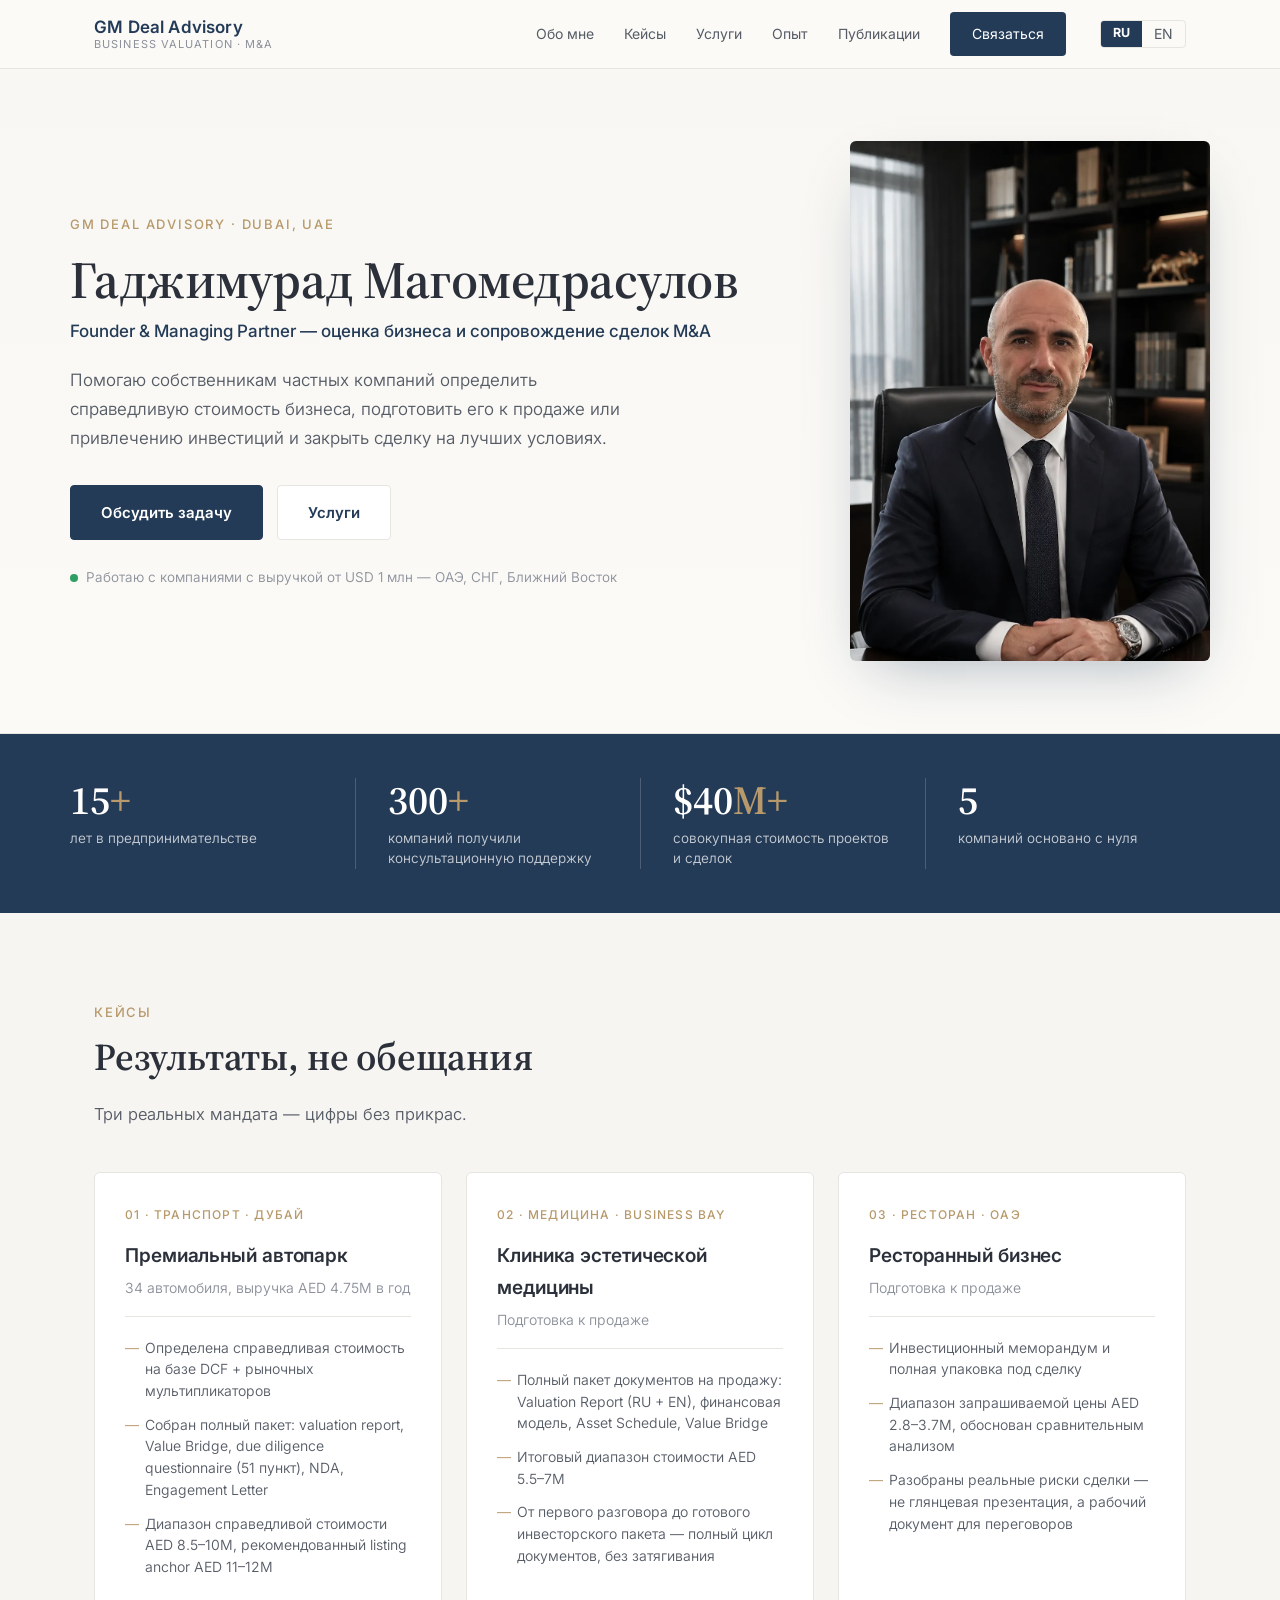
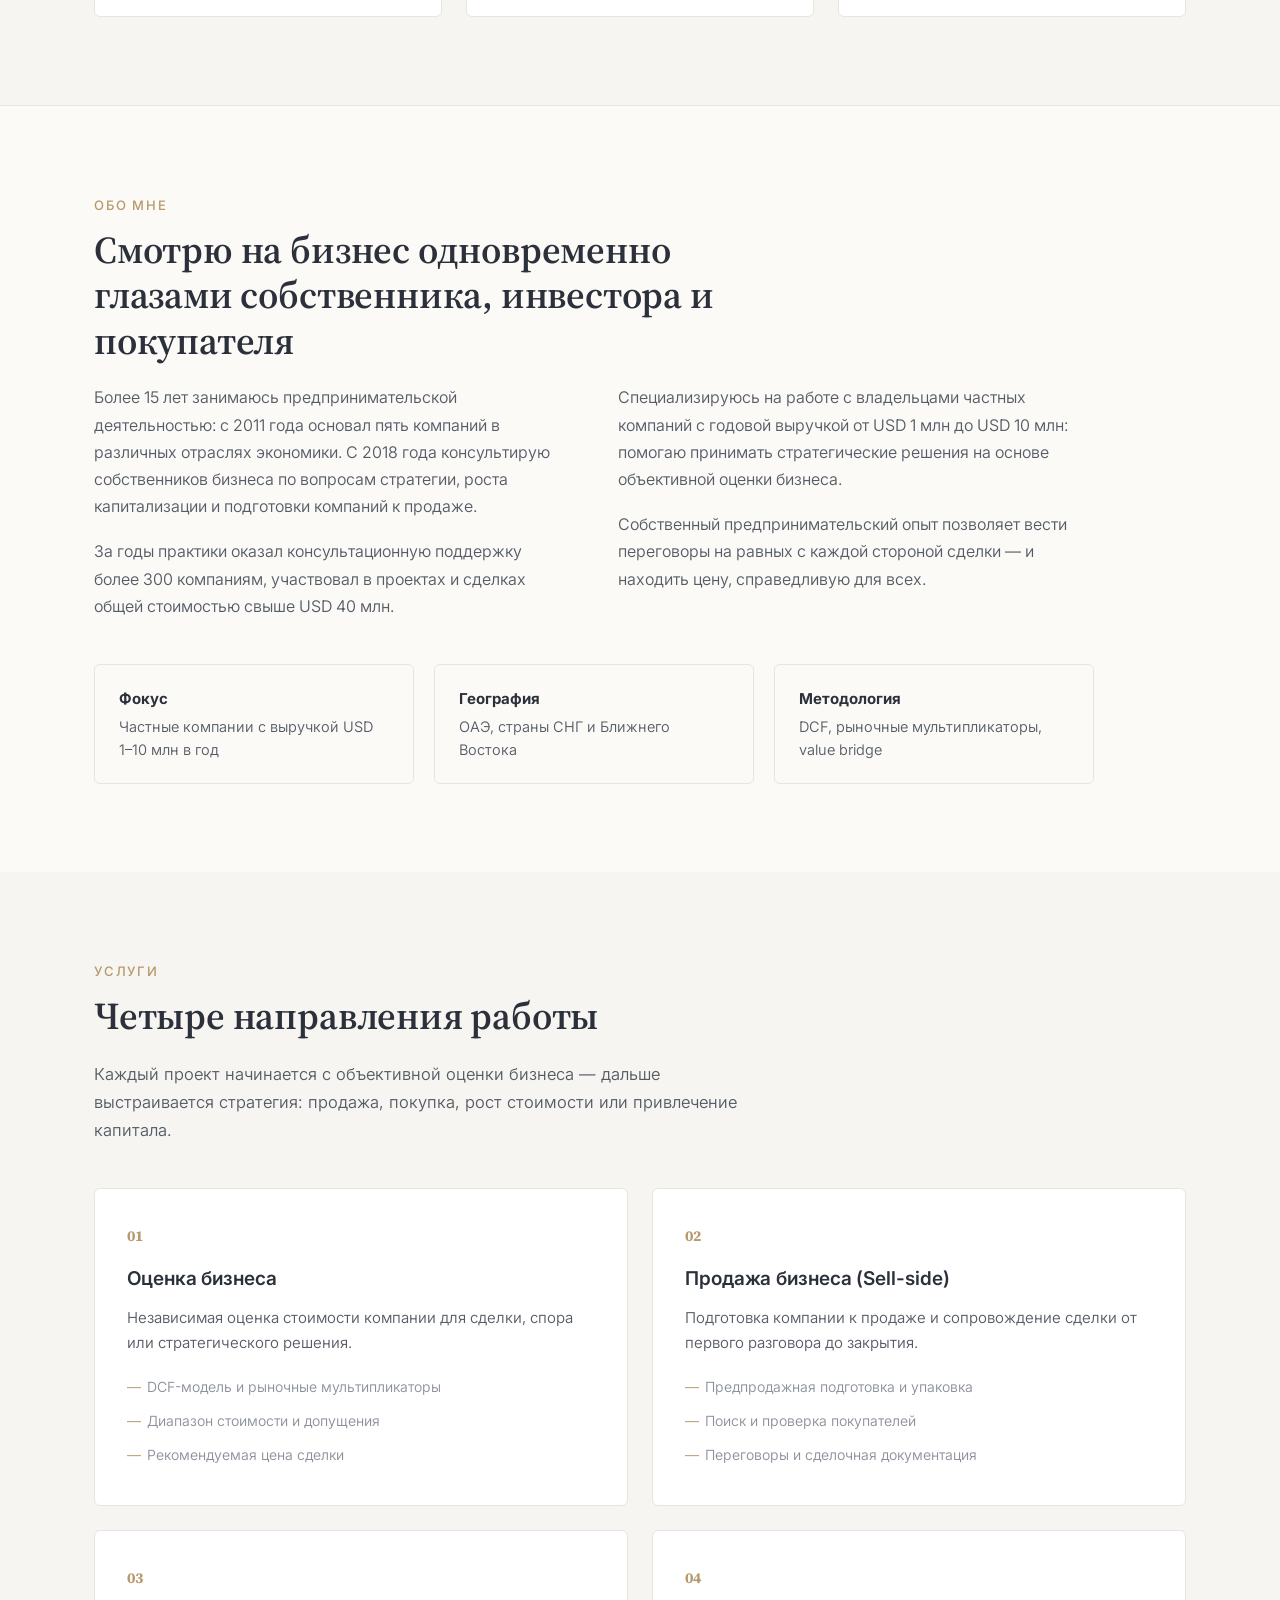
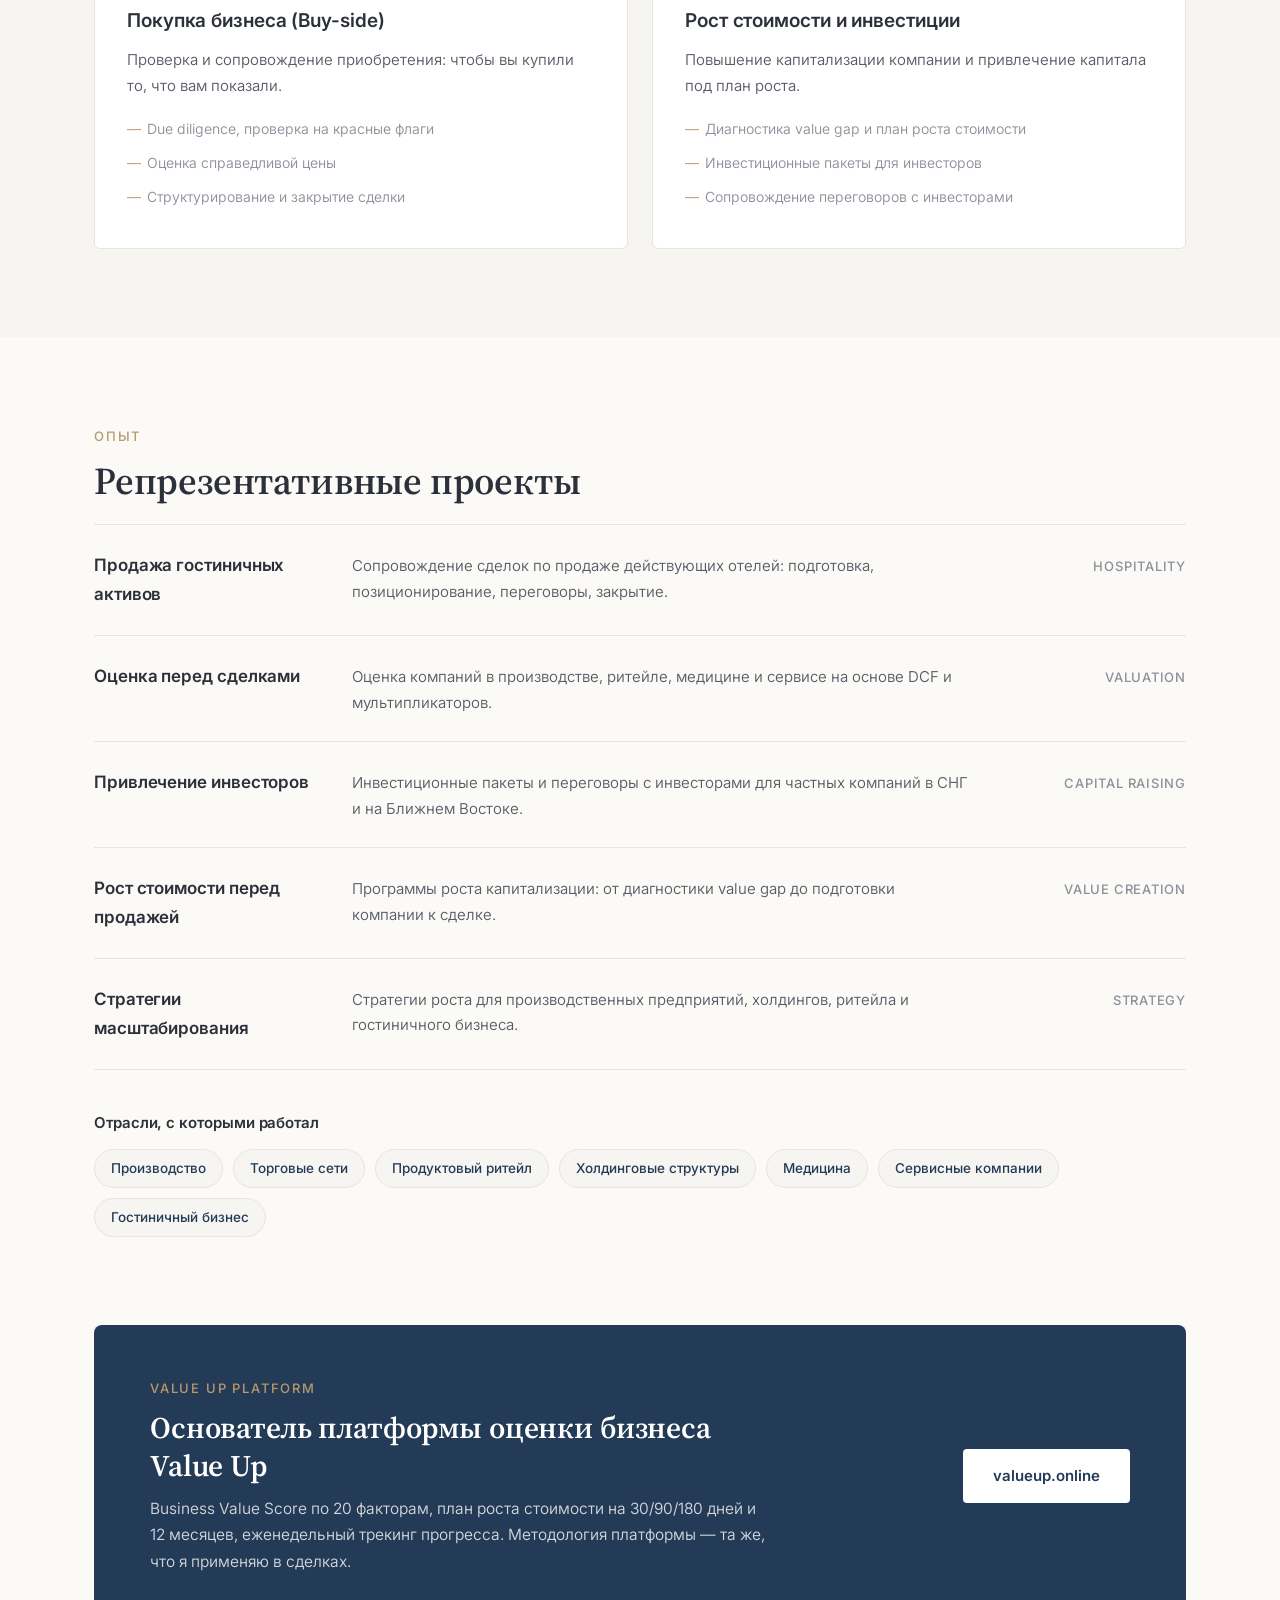
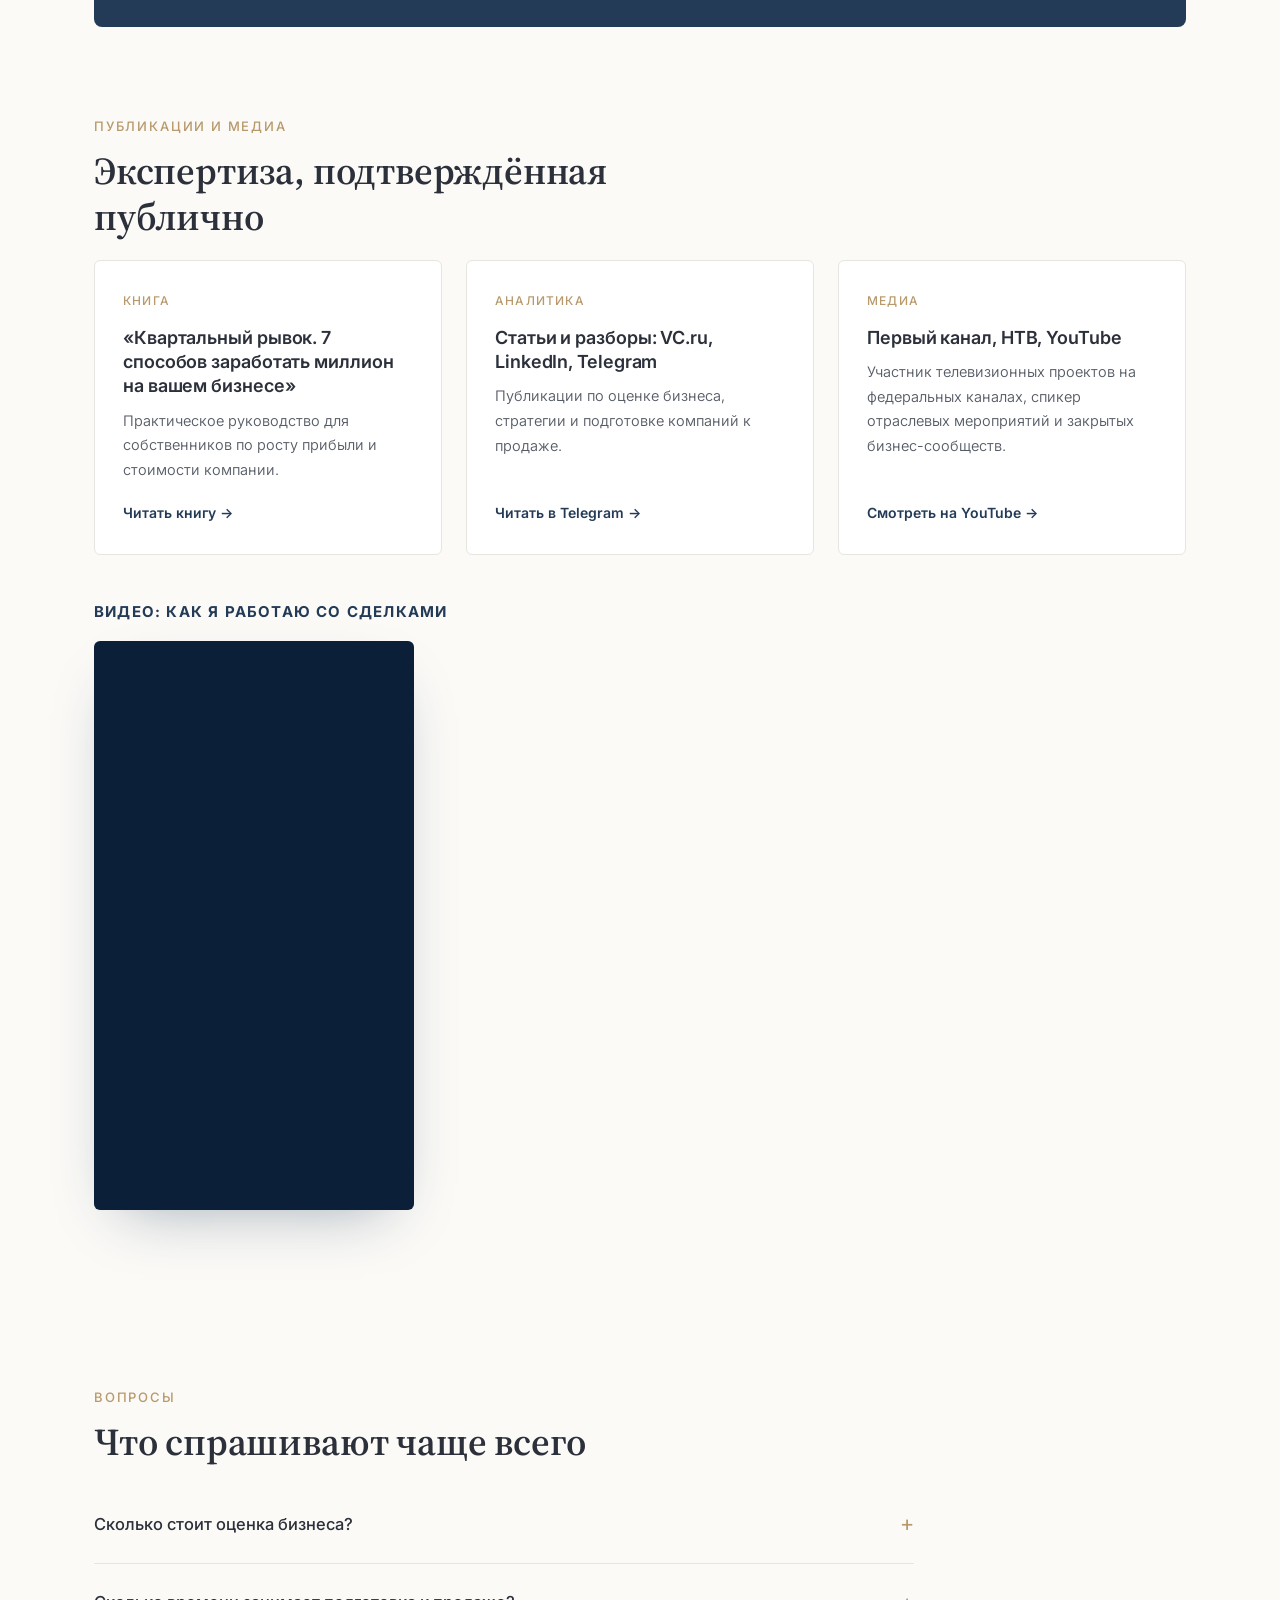
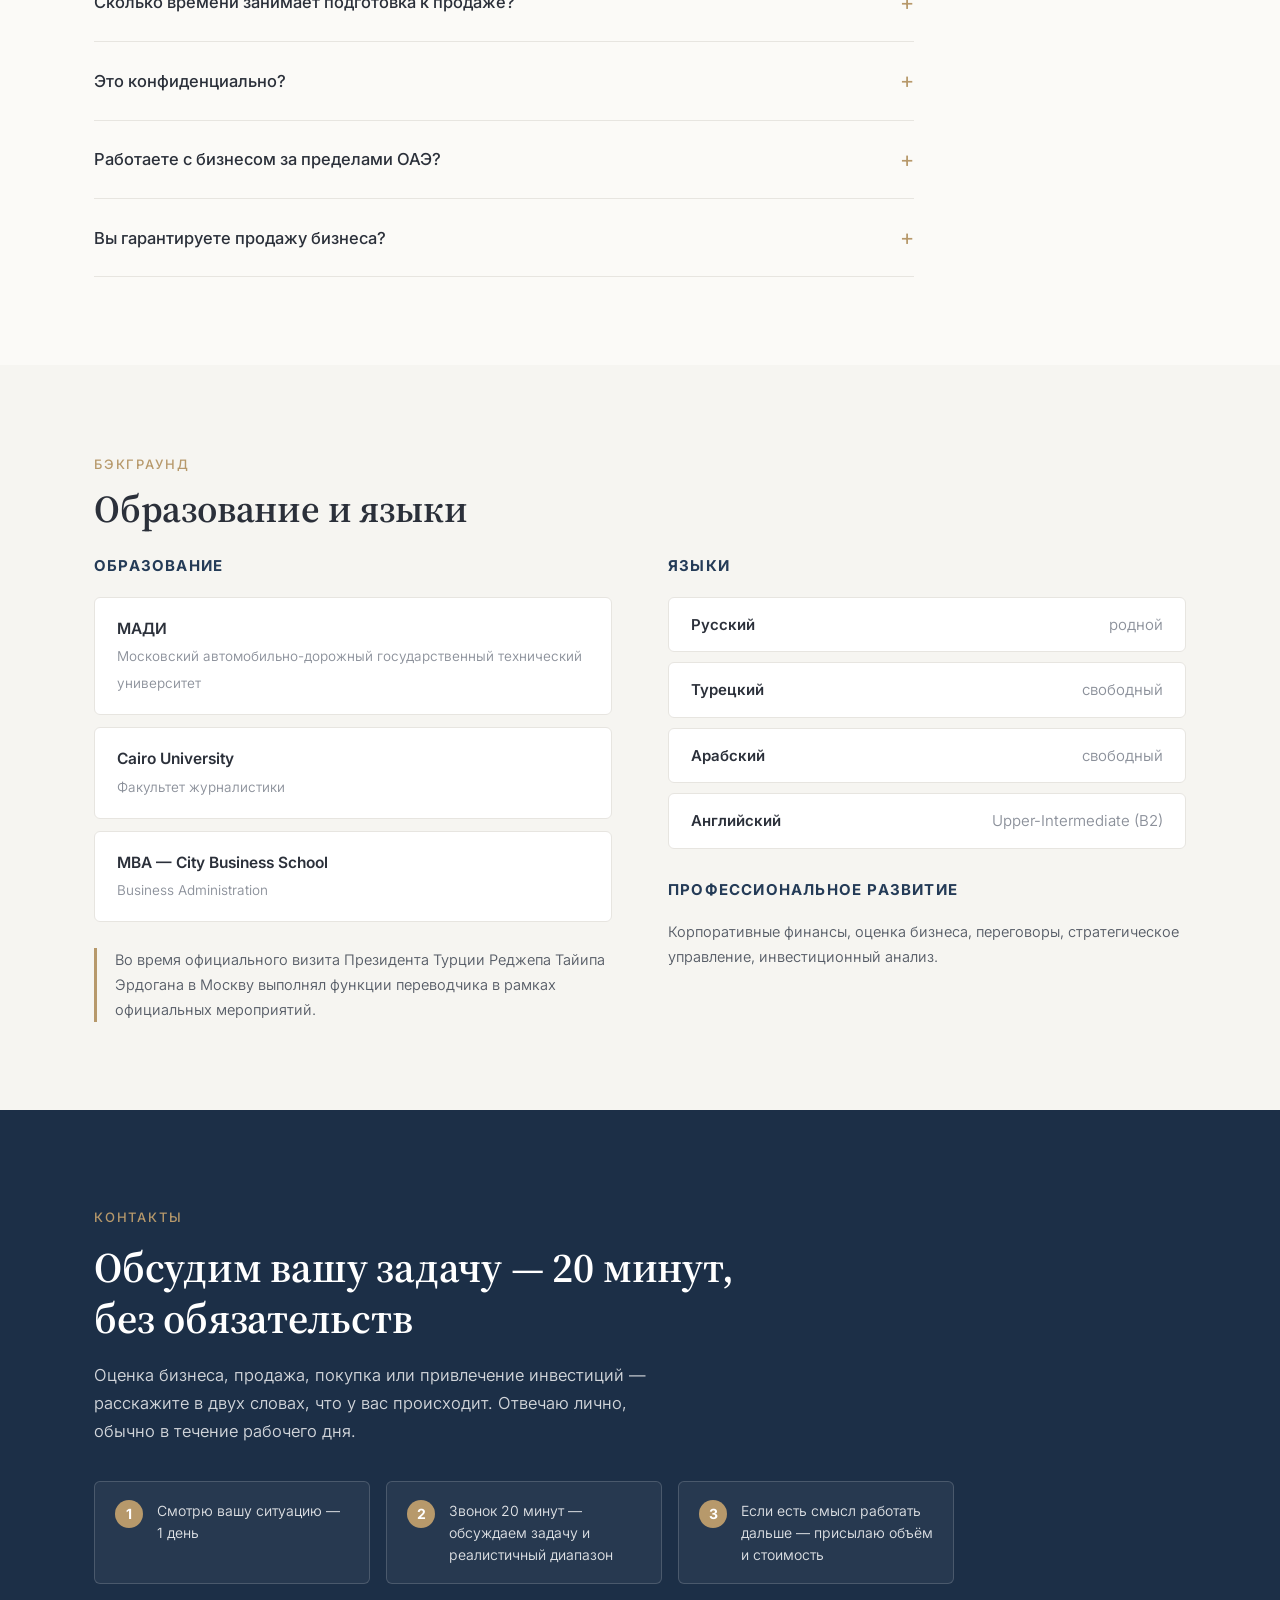
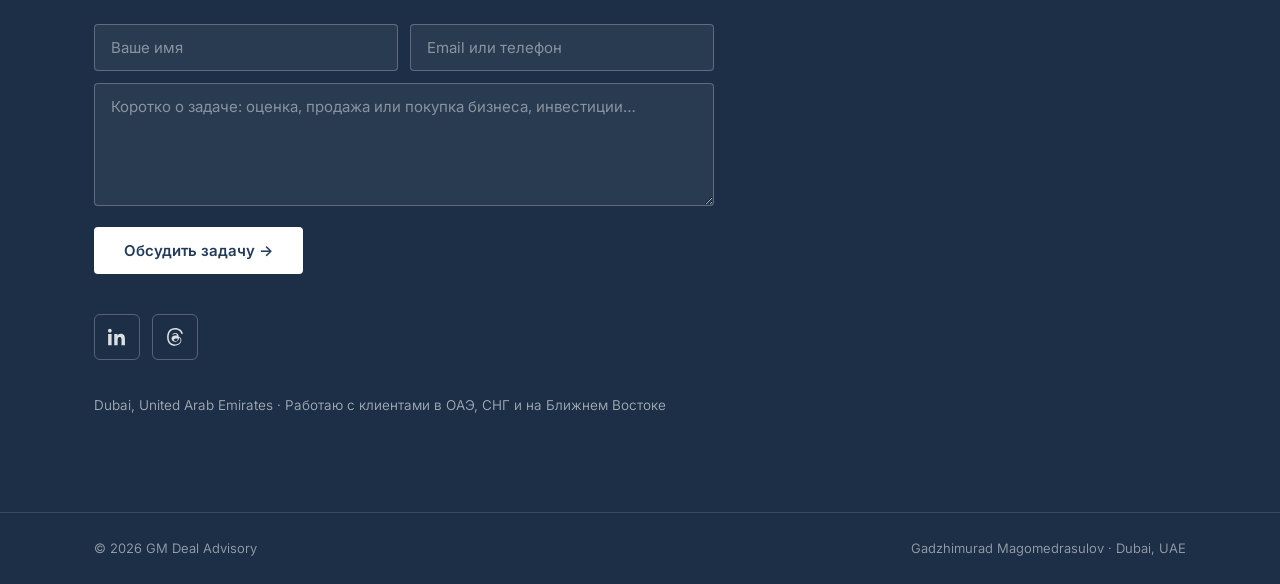
==== commit 09c07579: "Add link to book PDF in publications section Co-Authored-By: Claude Fable 5 <noreply@anthropic.com>" ====
--- a/index.html
+++ b/index.html
@@ -258,6 +258,7 @@
         <div class="tag">Книга</div>
         <h3>«Квартальный рывок. 7 способов заработать миллион на вашем бизнесе»</h3>
         <p>Практическое руководство для собственников по росту прибыли и стоимости компании.</p>
+        <a href="https://drive.google.com/file/d/16T_AMhTT7onD3zQas1L6dv867yUegYbj/view?usp=sharing" target="_blank" rel="noopener">Читать книгу →</a>
       </div>
       <div class="ins">
         <div class="tag">Аналитика</div>
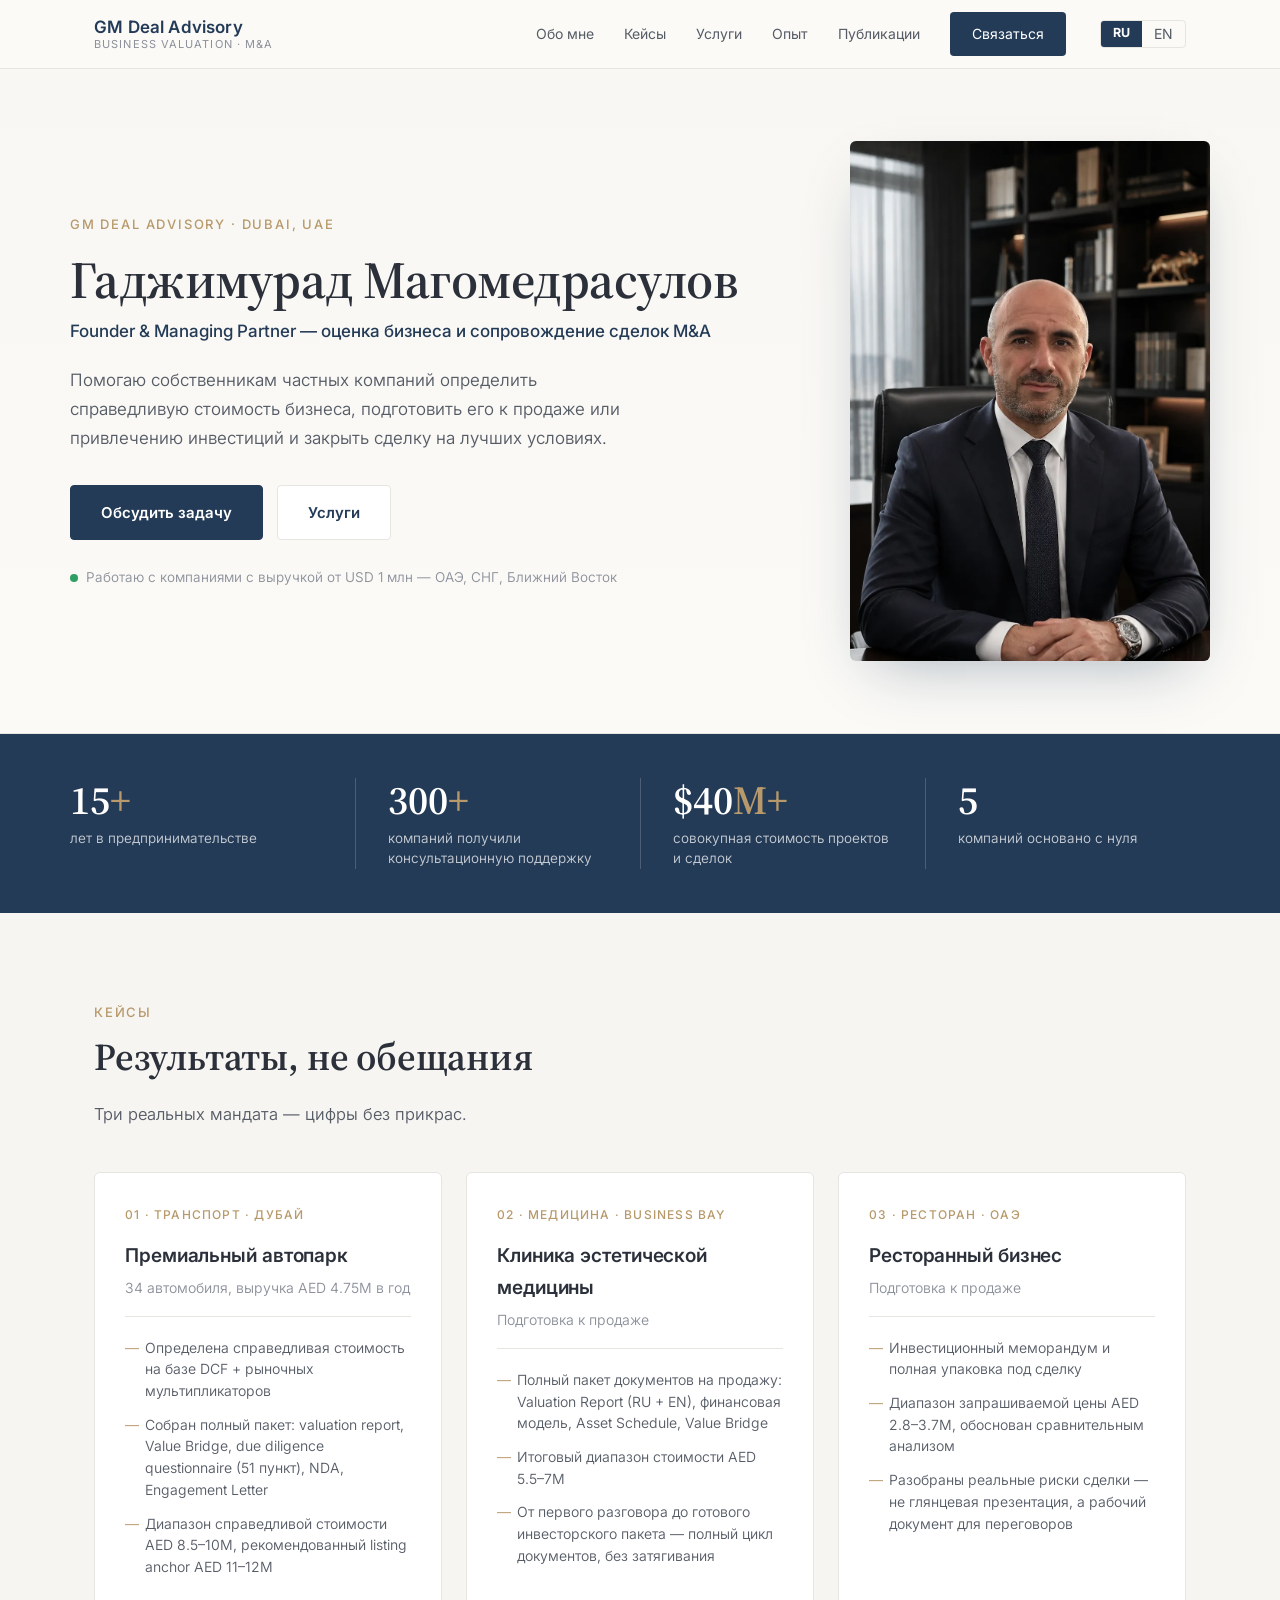
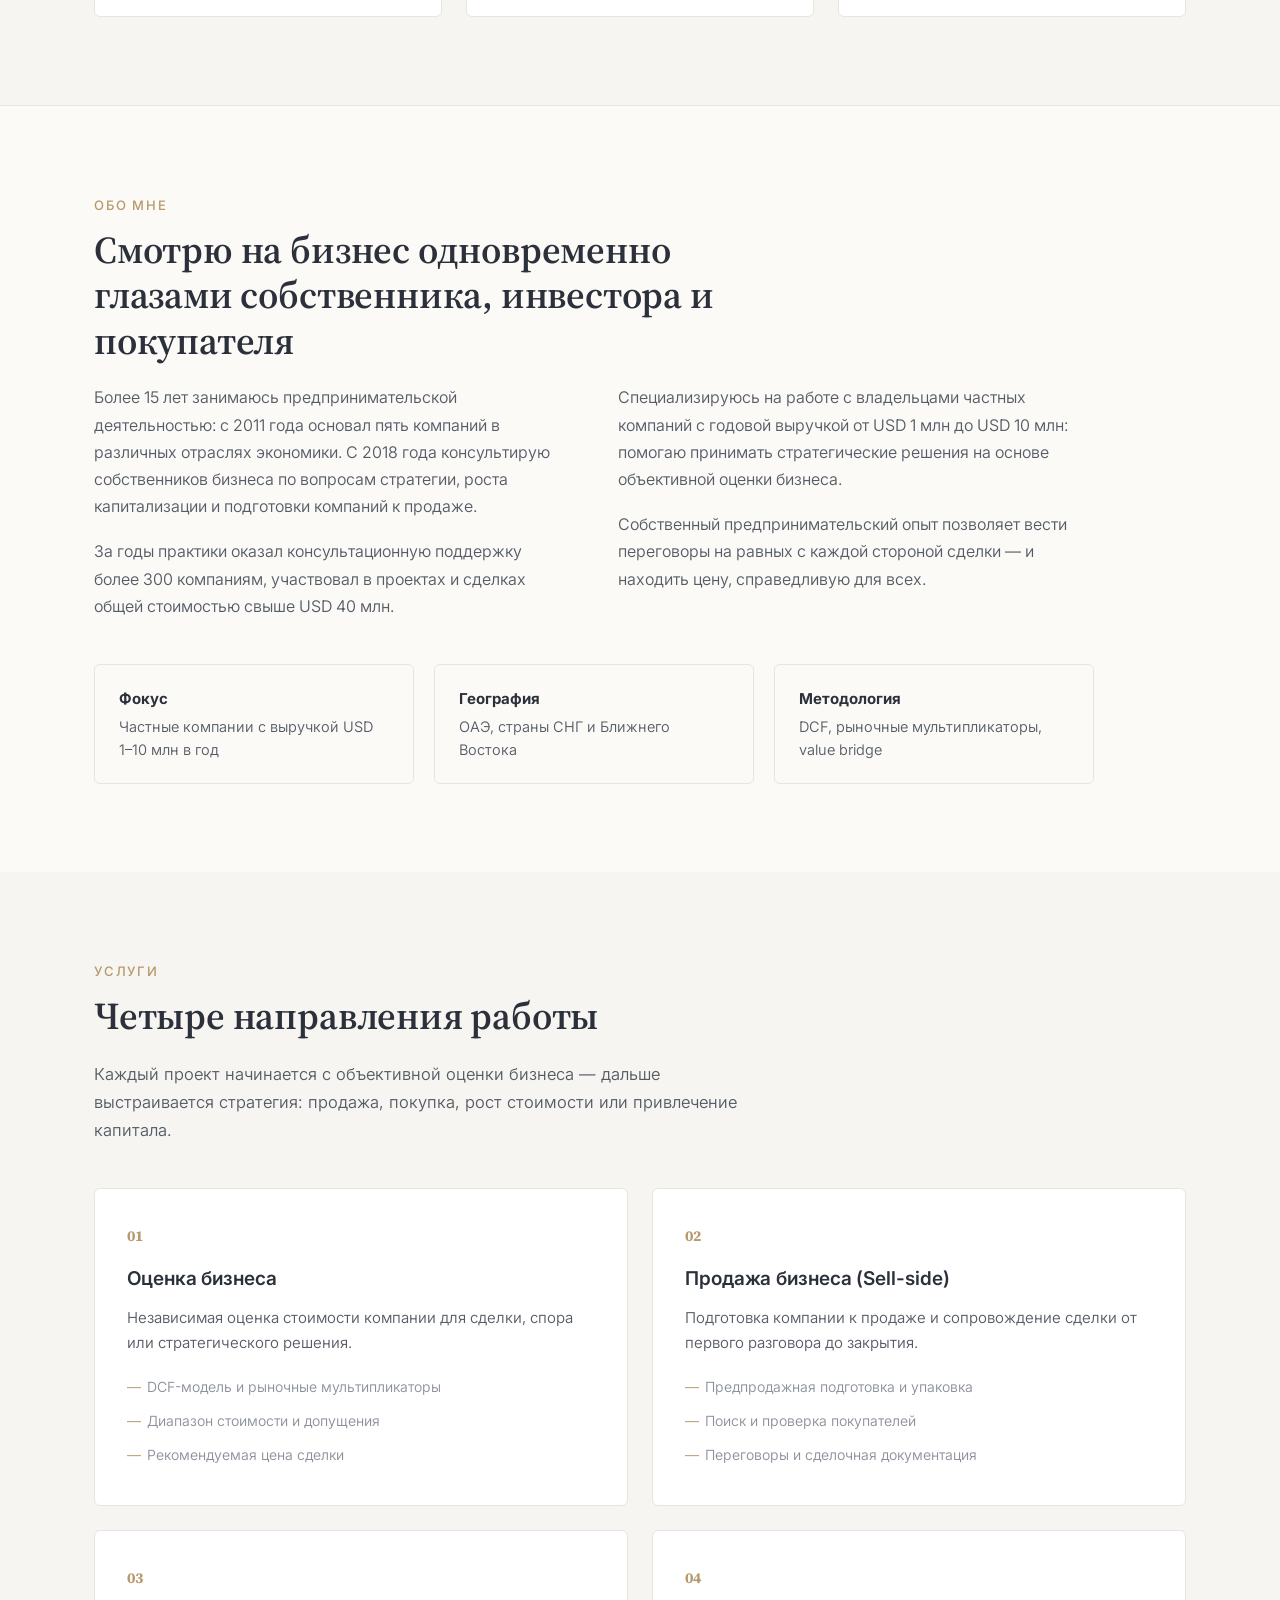
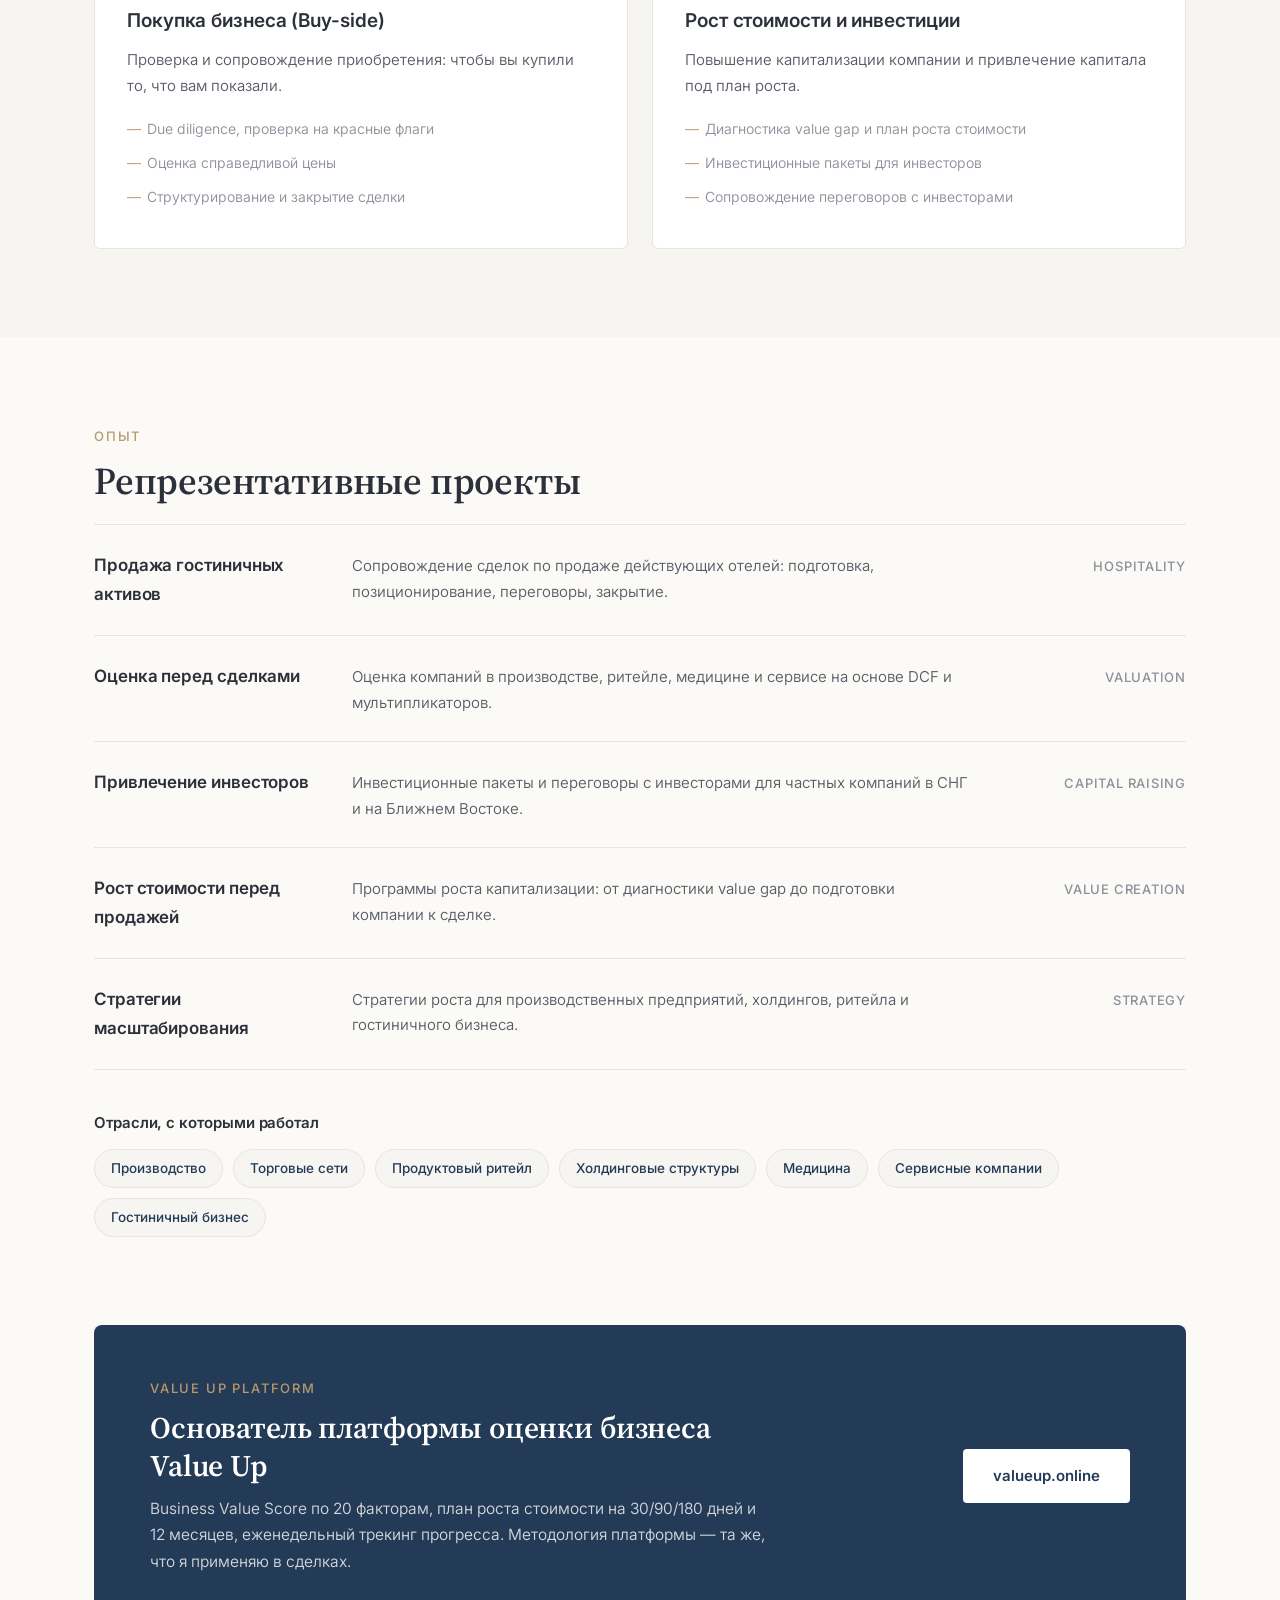
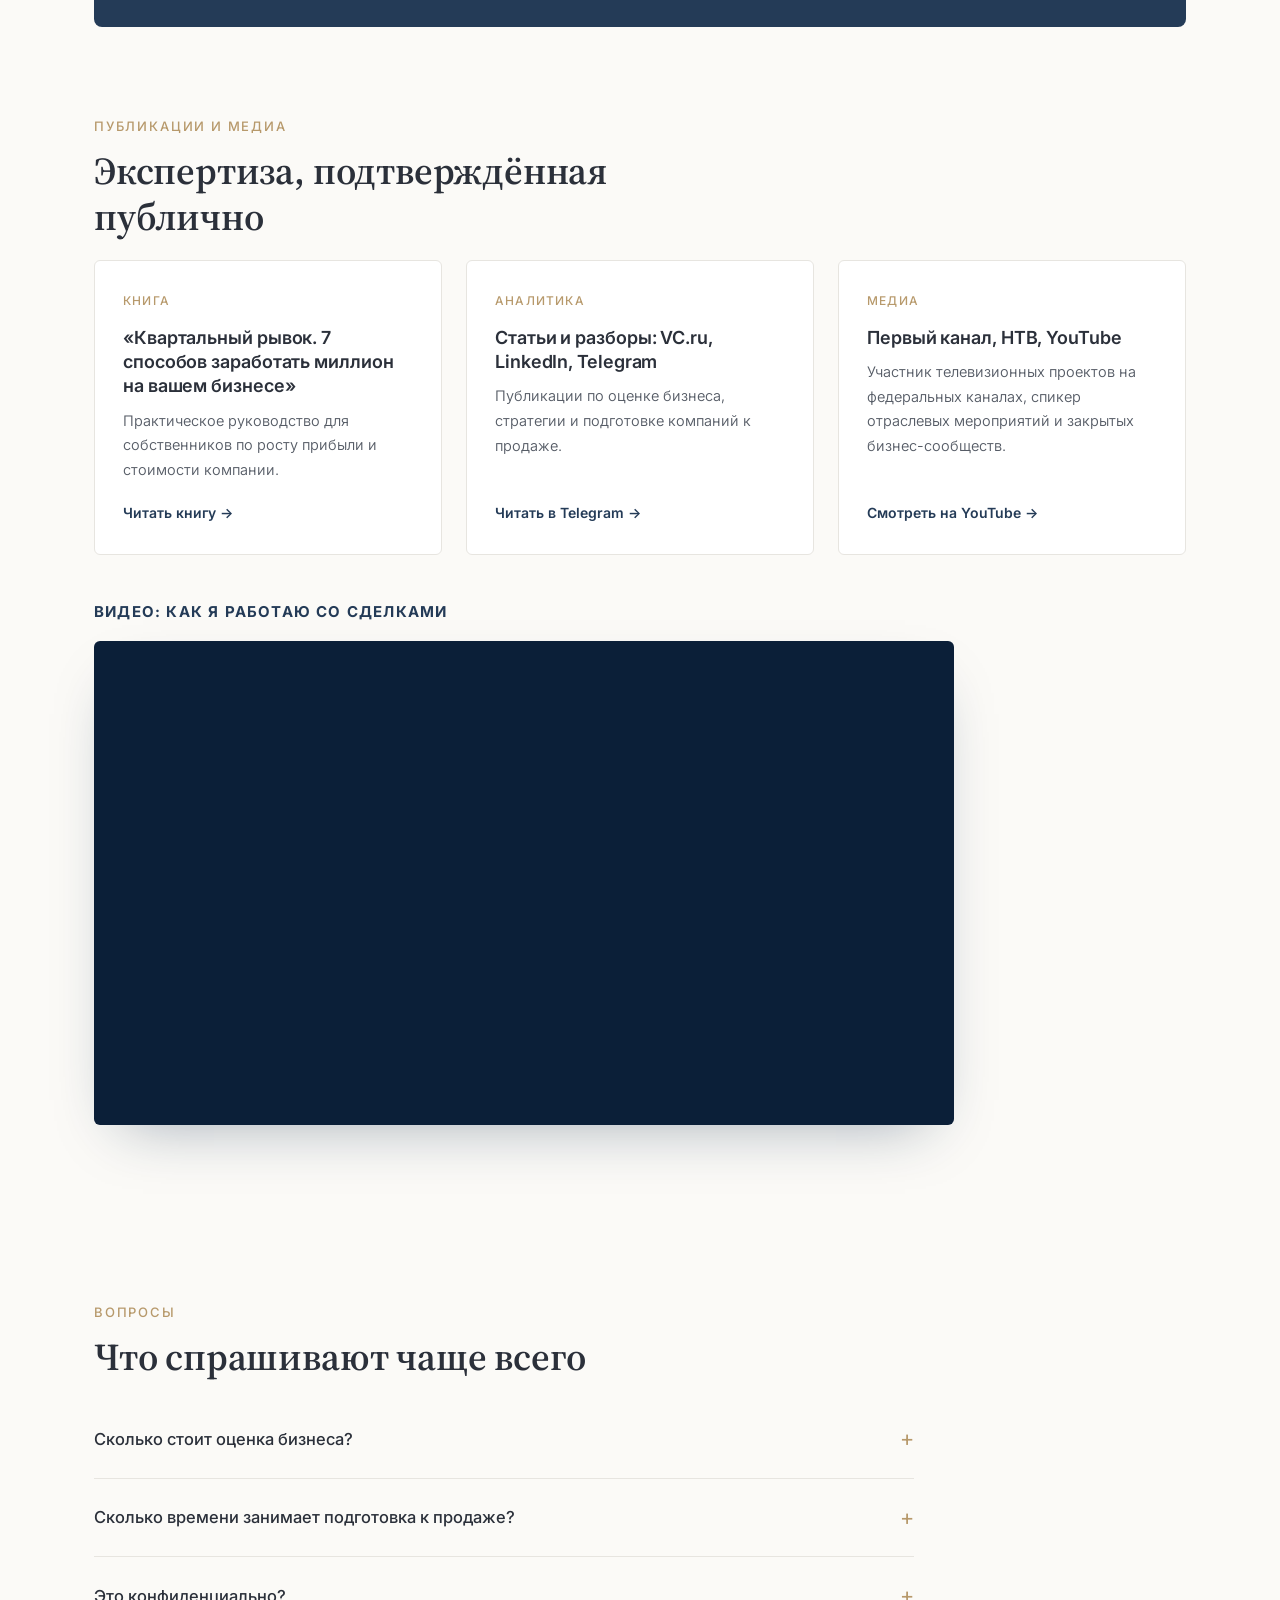
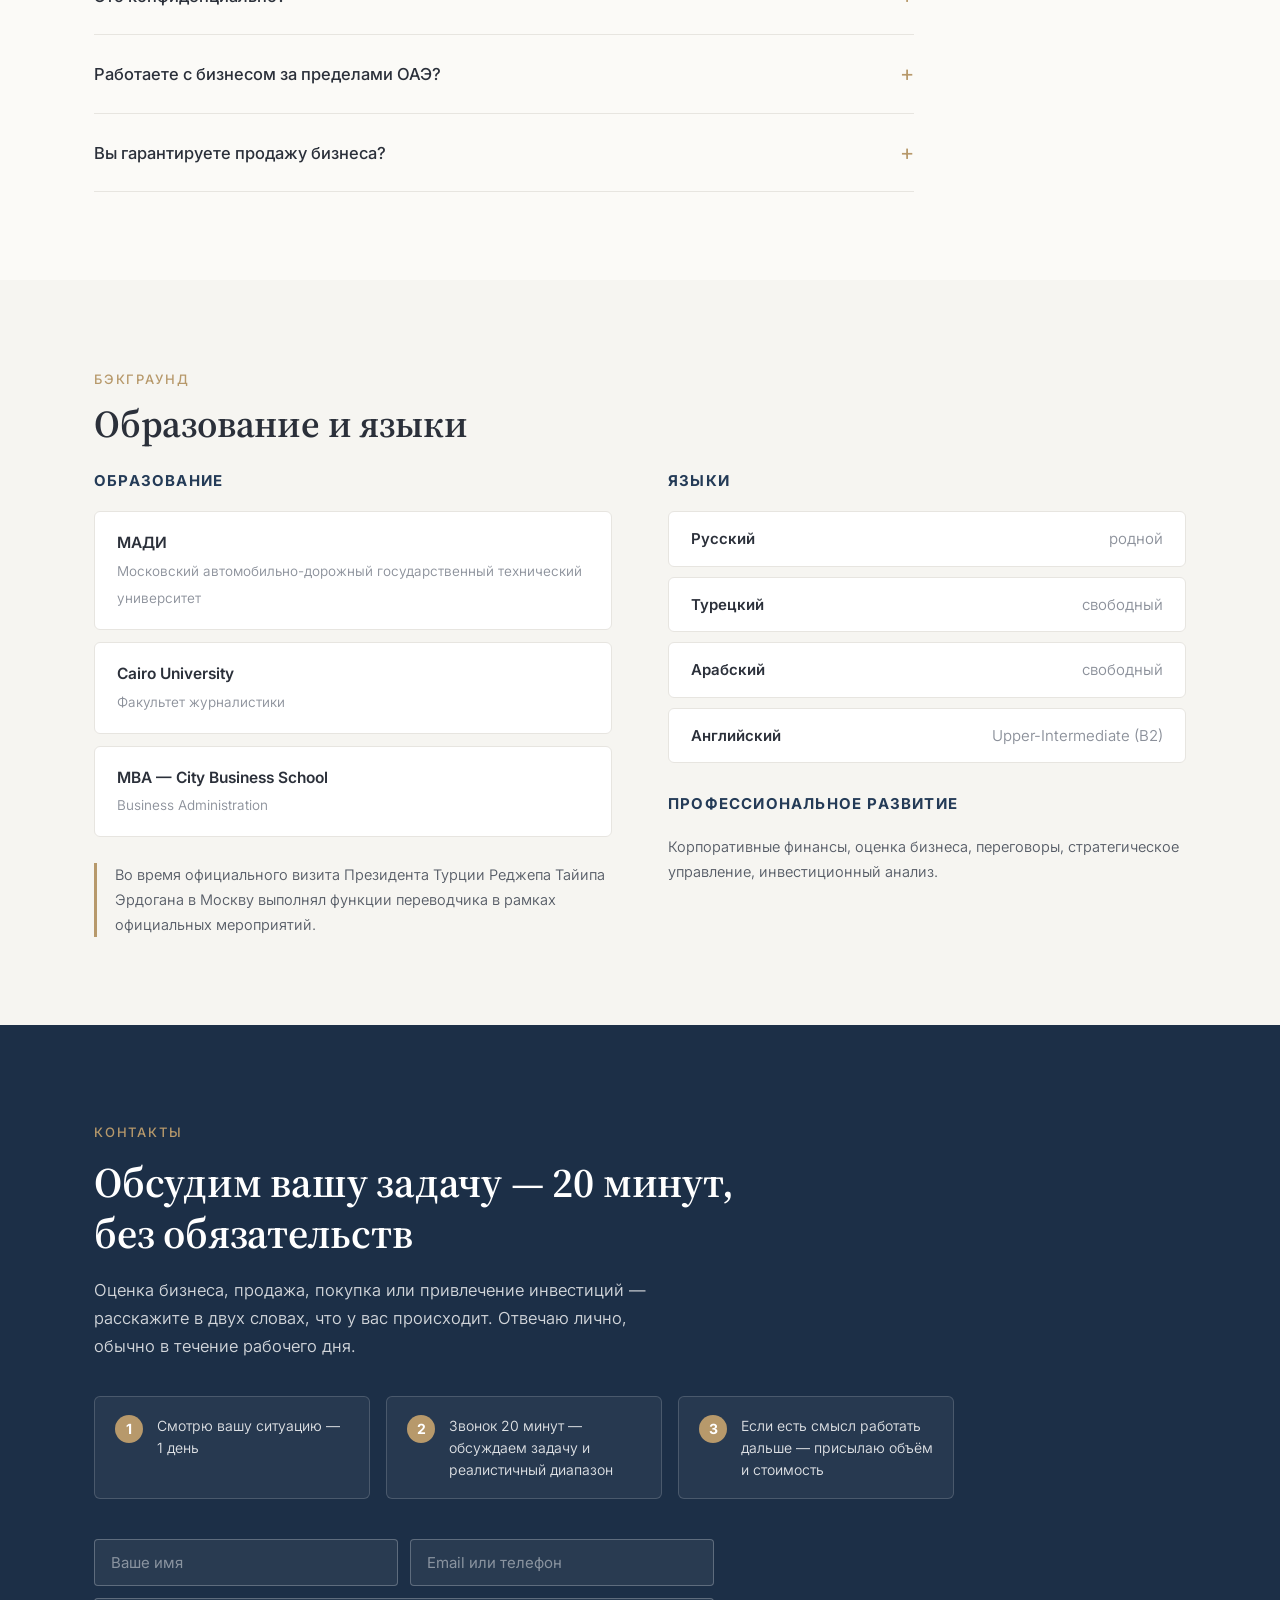
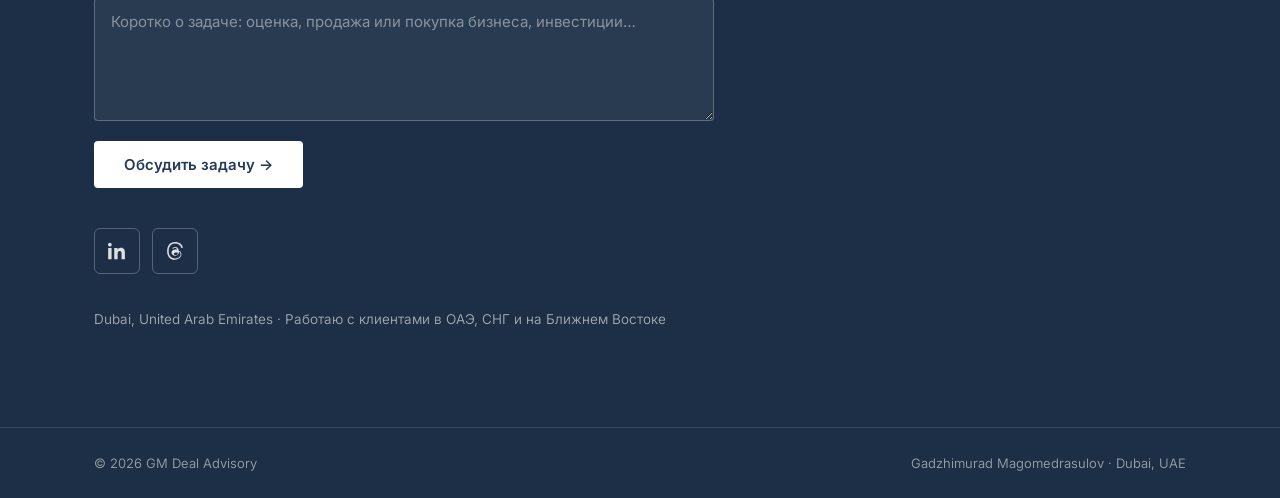
==== commit 975bf53d: "Revert embedded video block to original horizontal video (only media card link was meant to change) " ====
--- a/index.html
+++ b/index.html
@@ -276,7 +276,7 @@
 
     <div class="video-block">
       <h3 class="video-title">Видео: как я работаю со сделками</h3>
-      <div class="video-wrap"><iframe src="https://www.youtube-nocookie.com/embed/_YA1pVciDQU" title="GM Deal Advisory — видео" loading="lazy" allowfullscreen frameborder="0"></iframe></div>
+      <div class="video-wrap"><iframe src="https://www.youtube-nocookie.com/embed/BkNqXChD8Ng" title="GM Deal Advisory — видео" loading="lazy" allowfullscreen frameborder="0"></iframe></div>
     </div>
   </div>
 </section>
--- a/styles.css
+++ b/styles.css
@@ -245,5 +245,5 @@
 /* video */
 .video-block{margin-top:44px}
 .video-title{font-size:15px;font-weight:700;letter-spacing:.08em;text-transform:uppercase;color:var(--navy);margin-bottom:16px}
-.video-wrap{position:relative;aspect-ratio:9/16;max-width:320px;border-radius:6px;overflow:hidden;background:#0b1f38;box-shadow:0 24px 60px -28px rgba(15,42,74,.4)}
+.video-wrap{position:relative;aspect-ratio:16/9;max-width:860px;border-radius:6px;overflow:hidden;background:#0b1f38;box-shadow:0 24px 60px -28px rgba(15,42,74,.4)}
 .video-wrap iframe{position:absolute;inset:0;width:100%;height:100%;border:0}
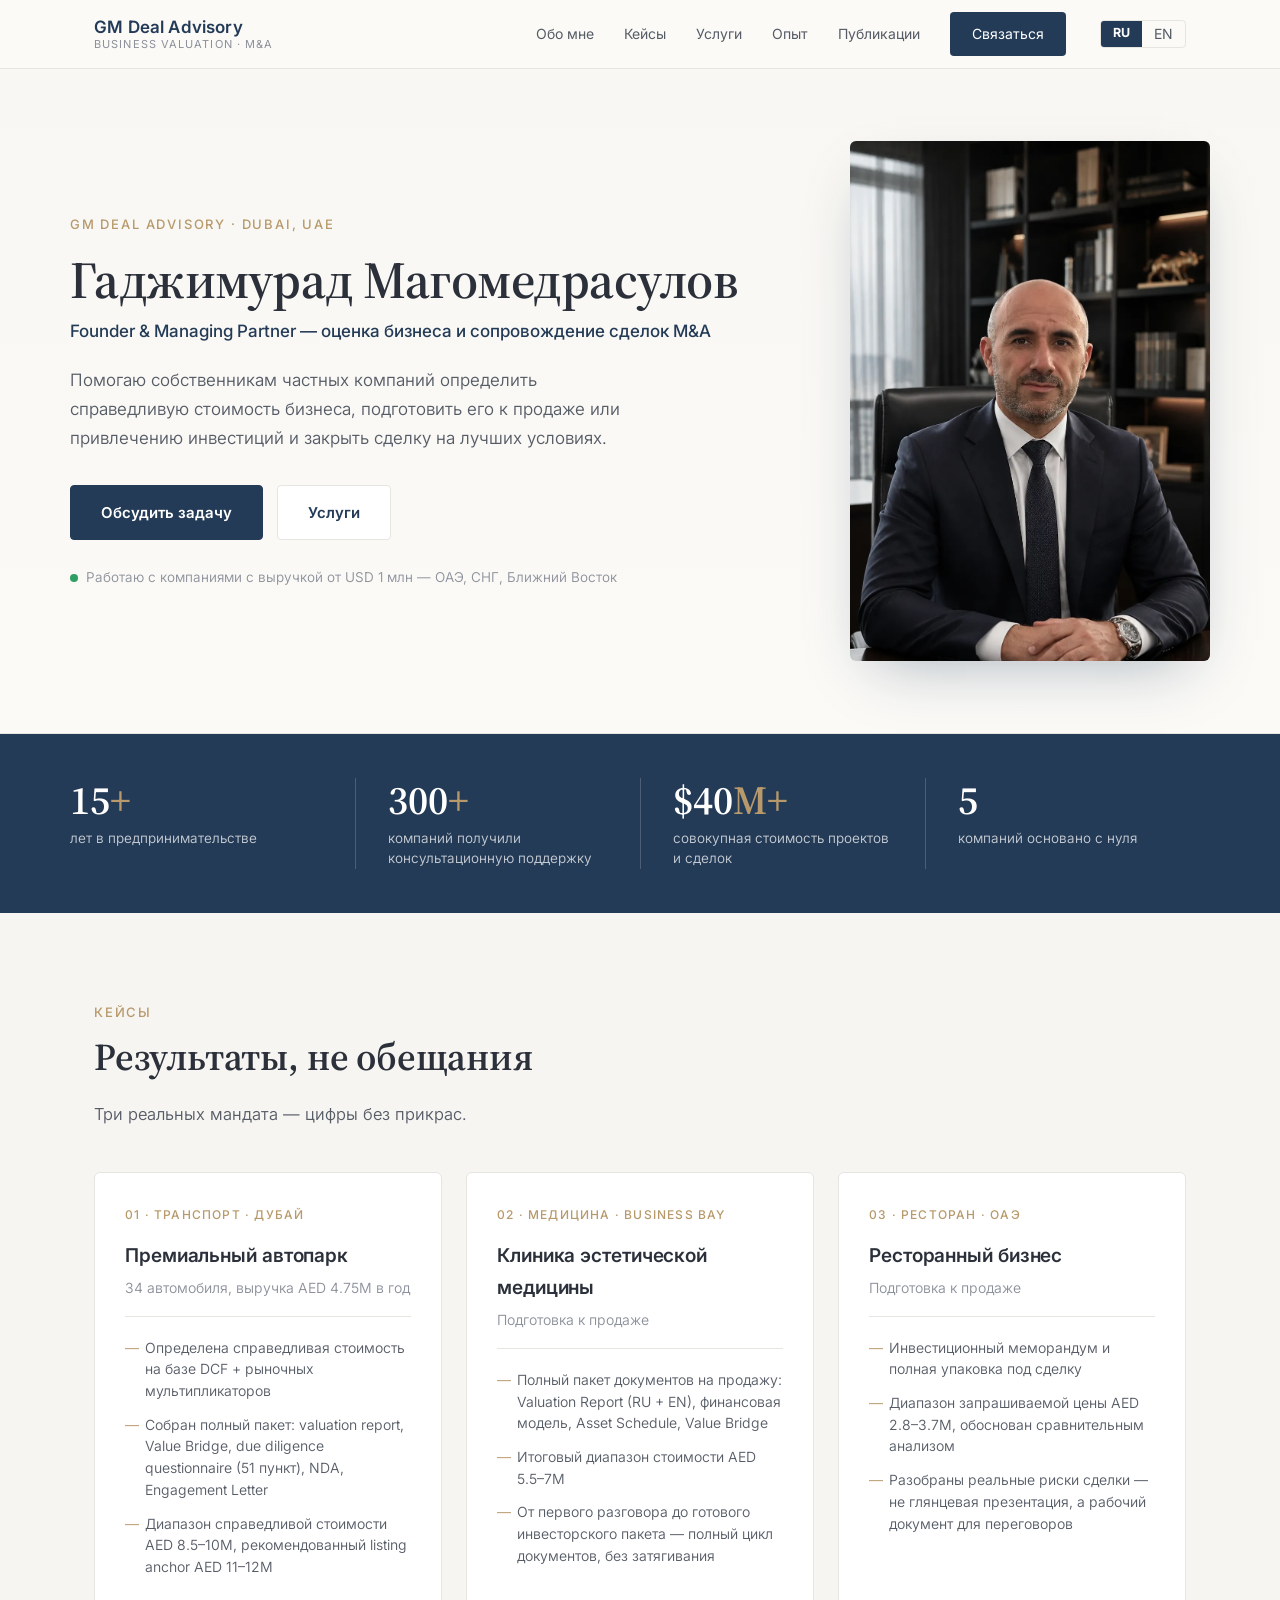
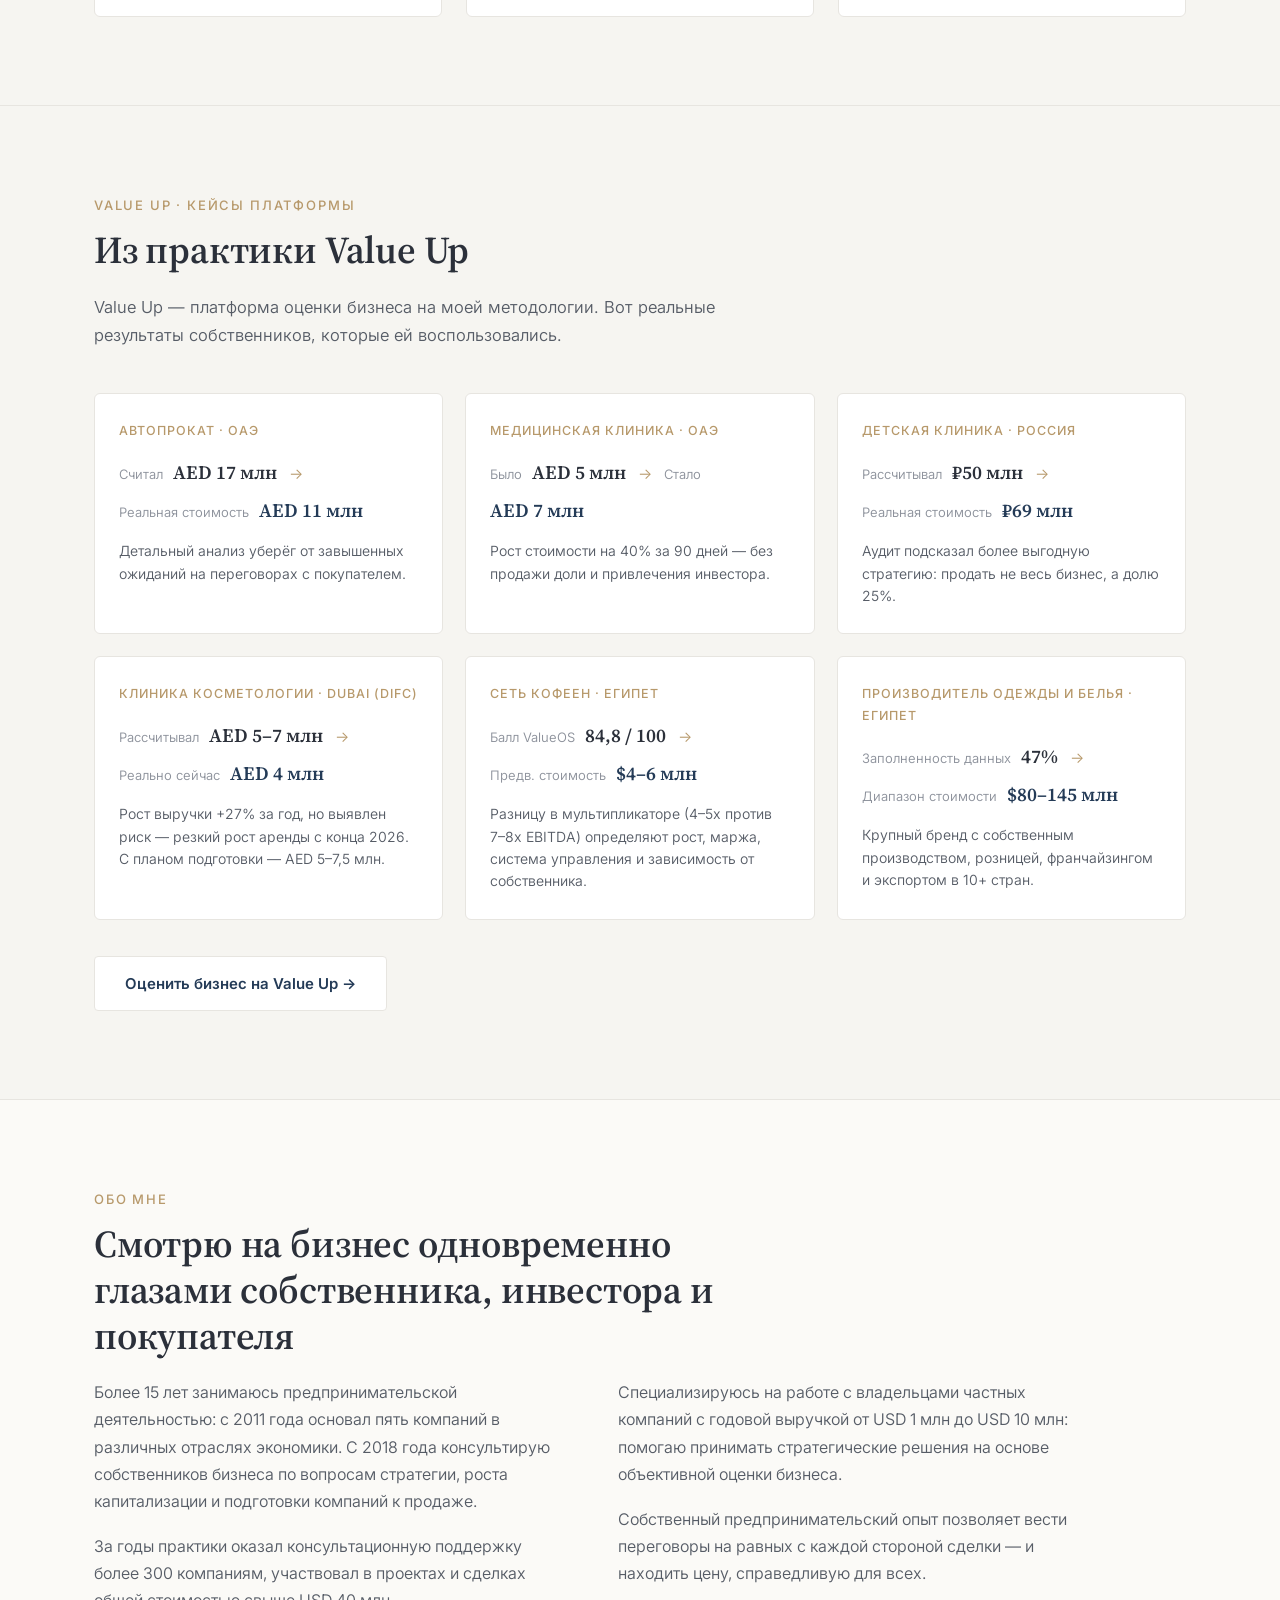
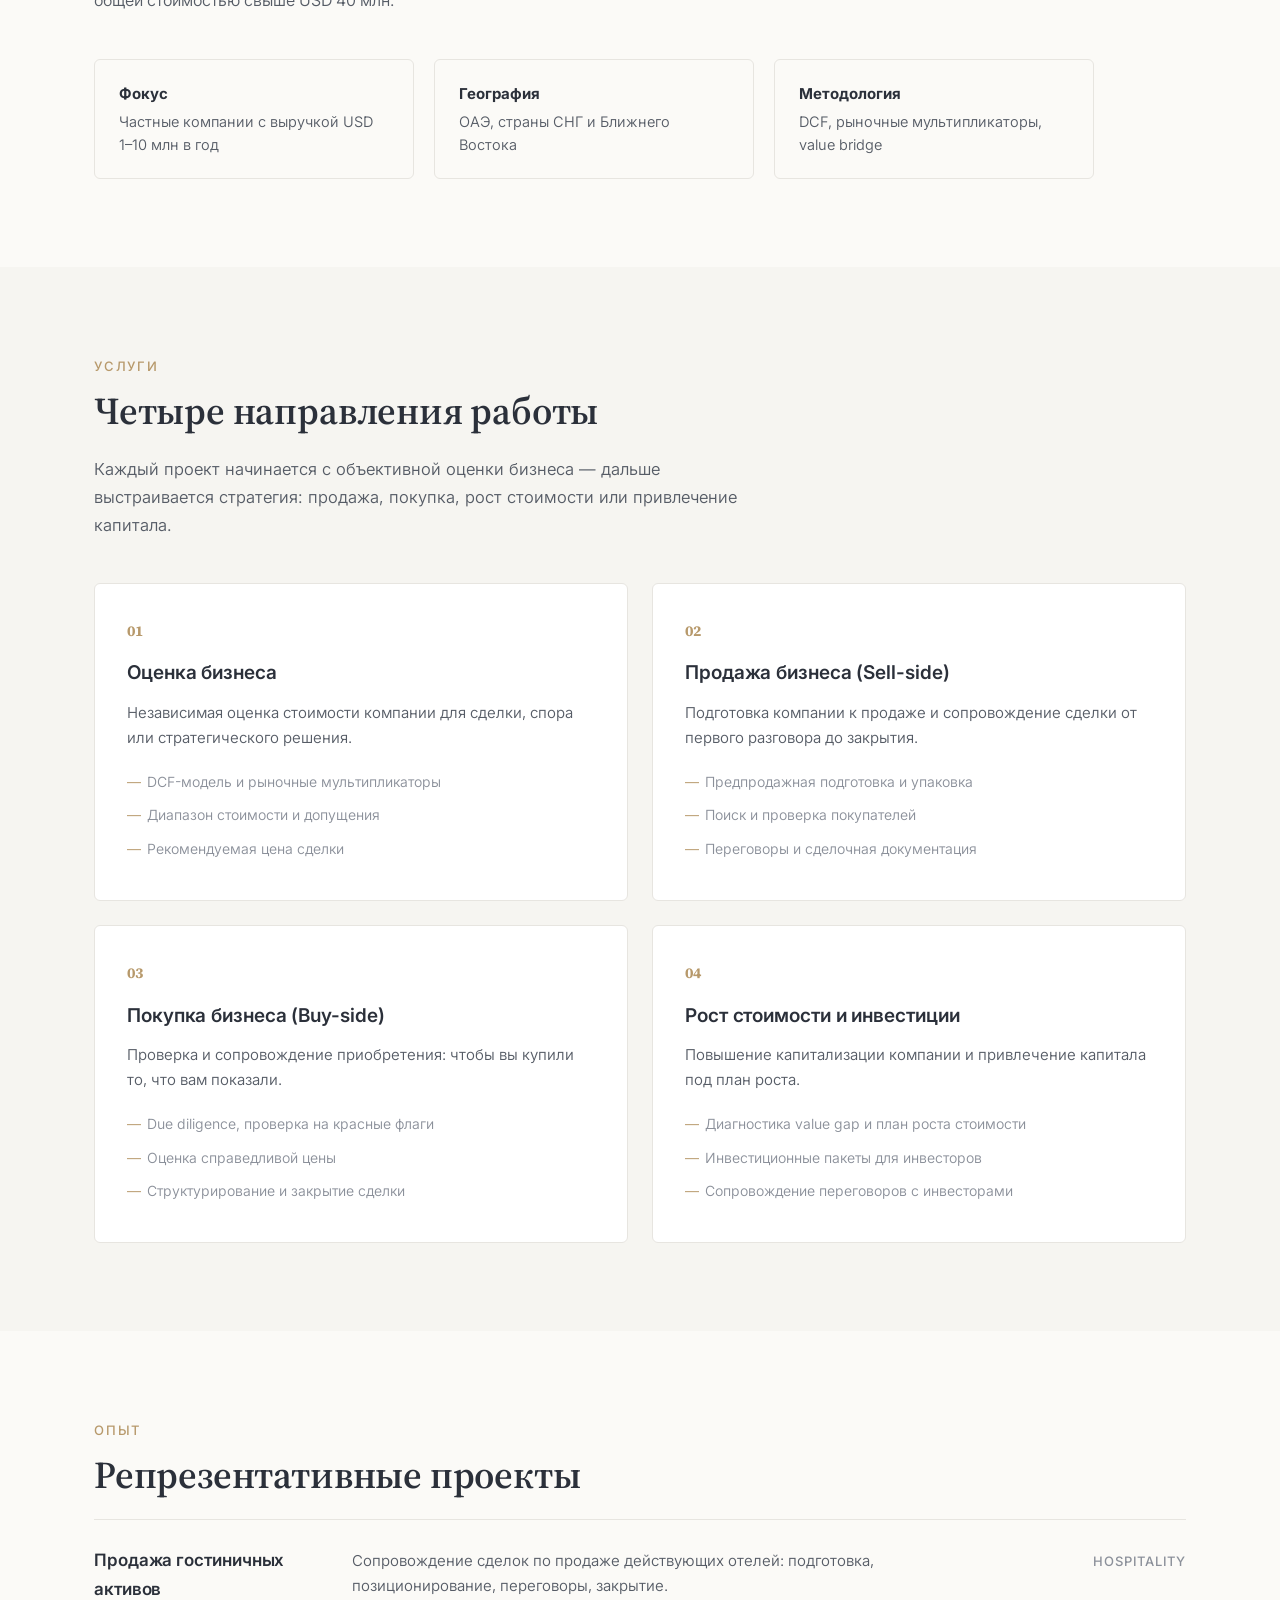
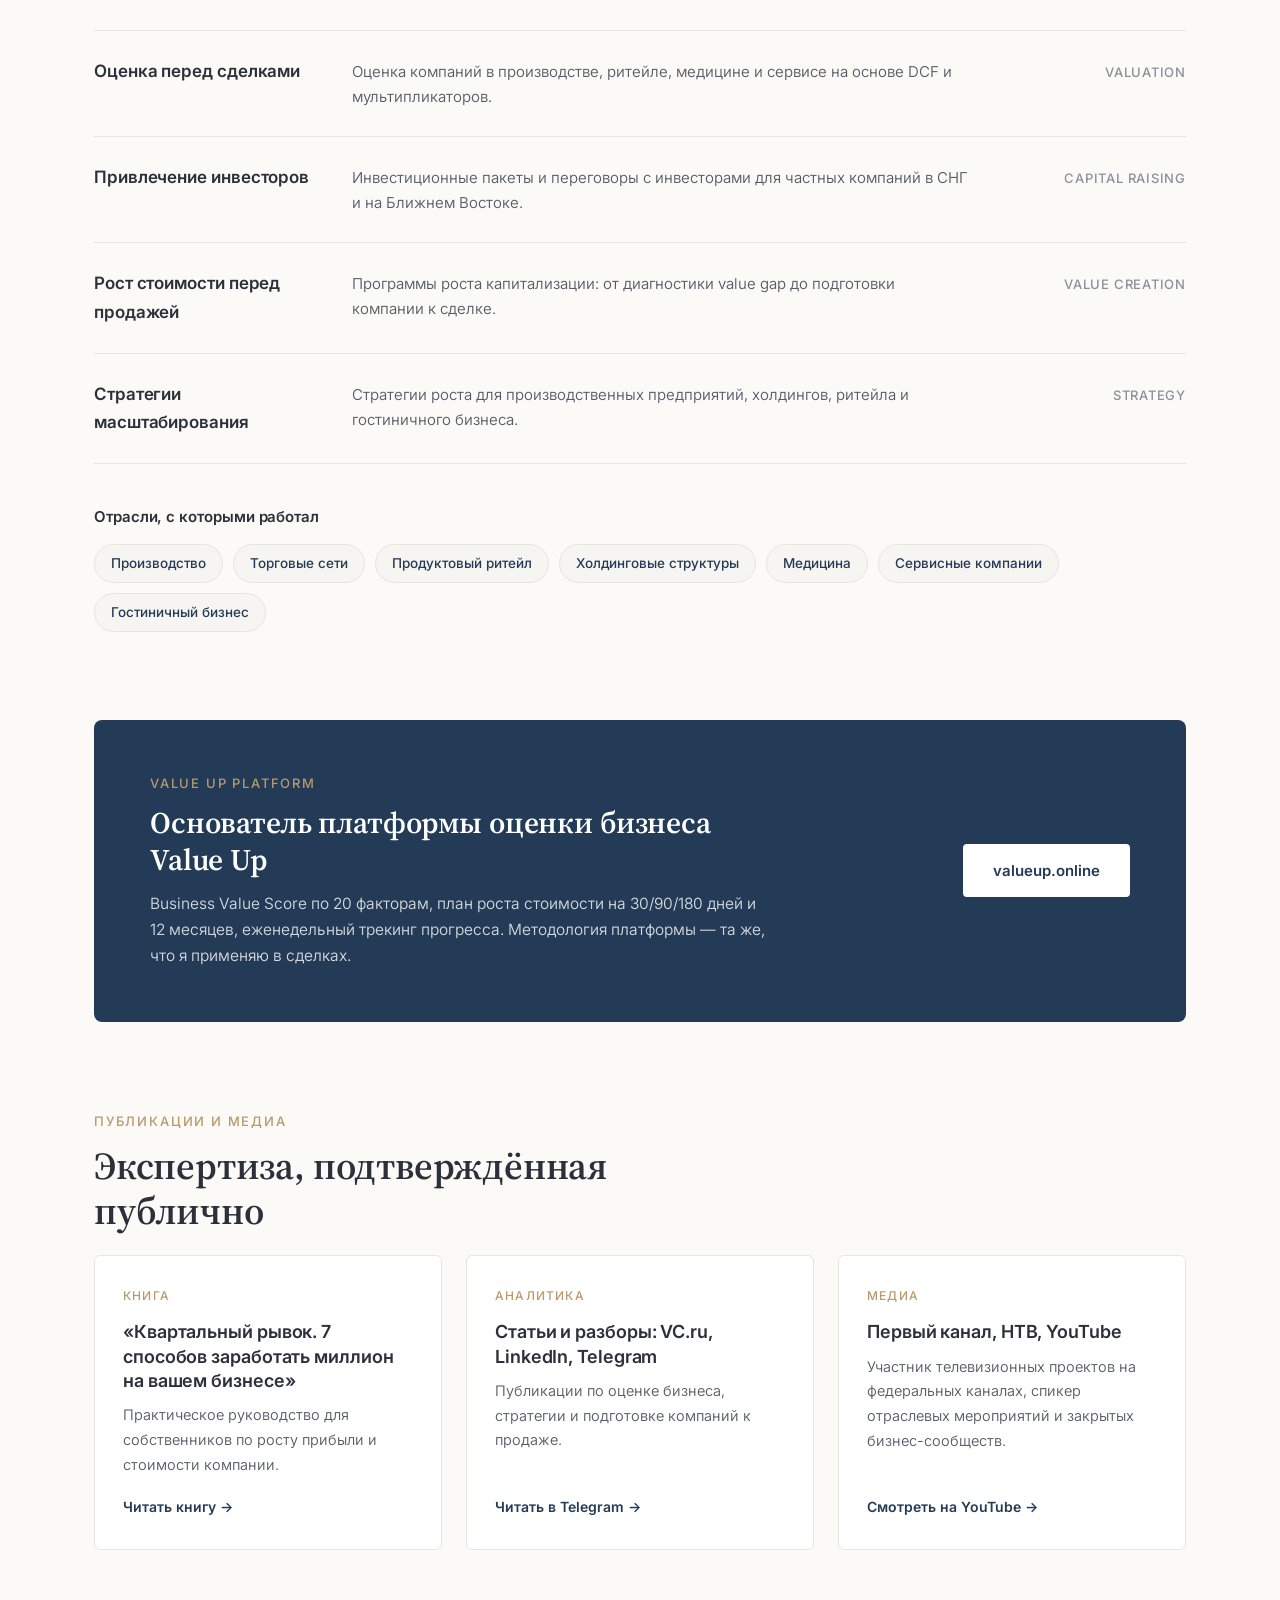
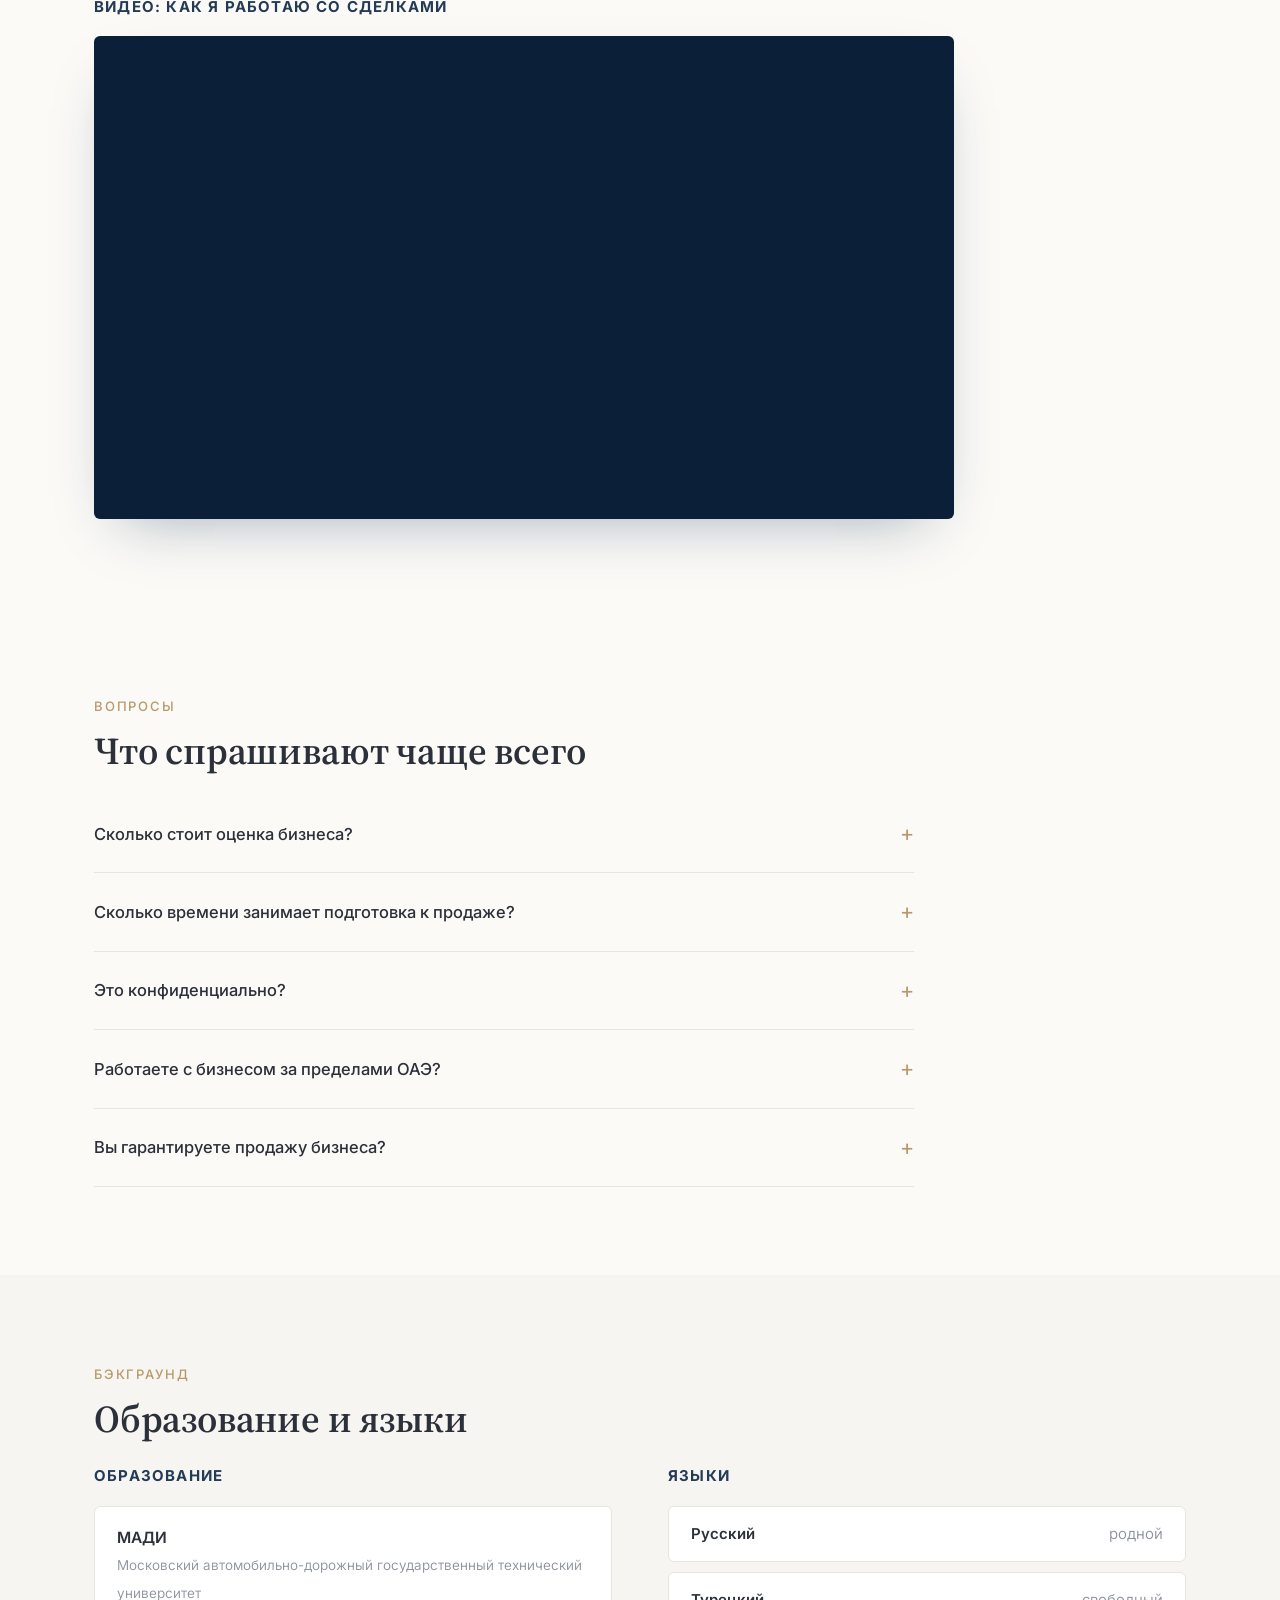
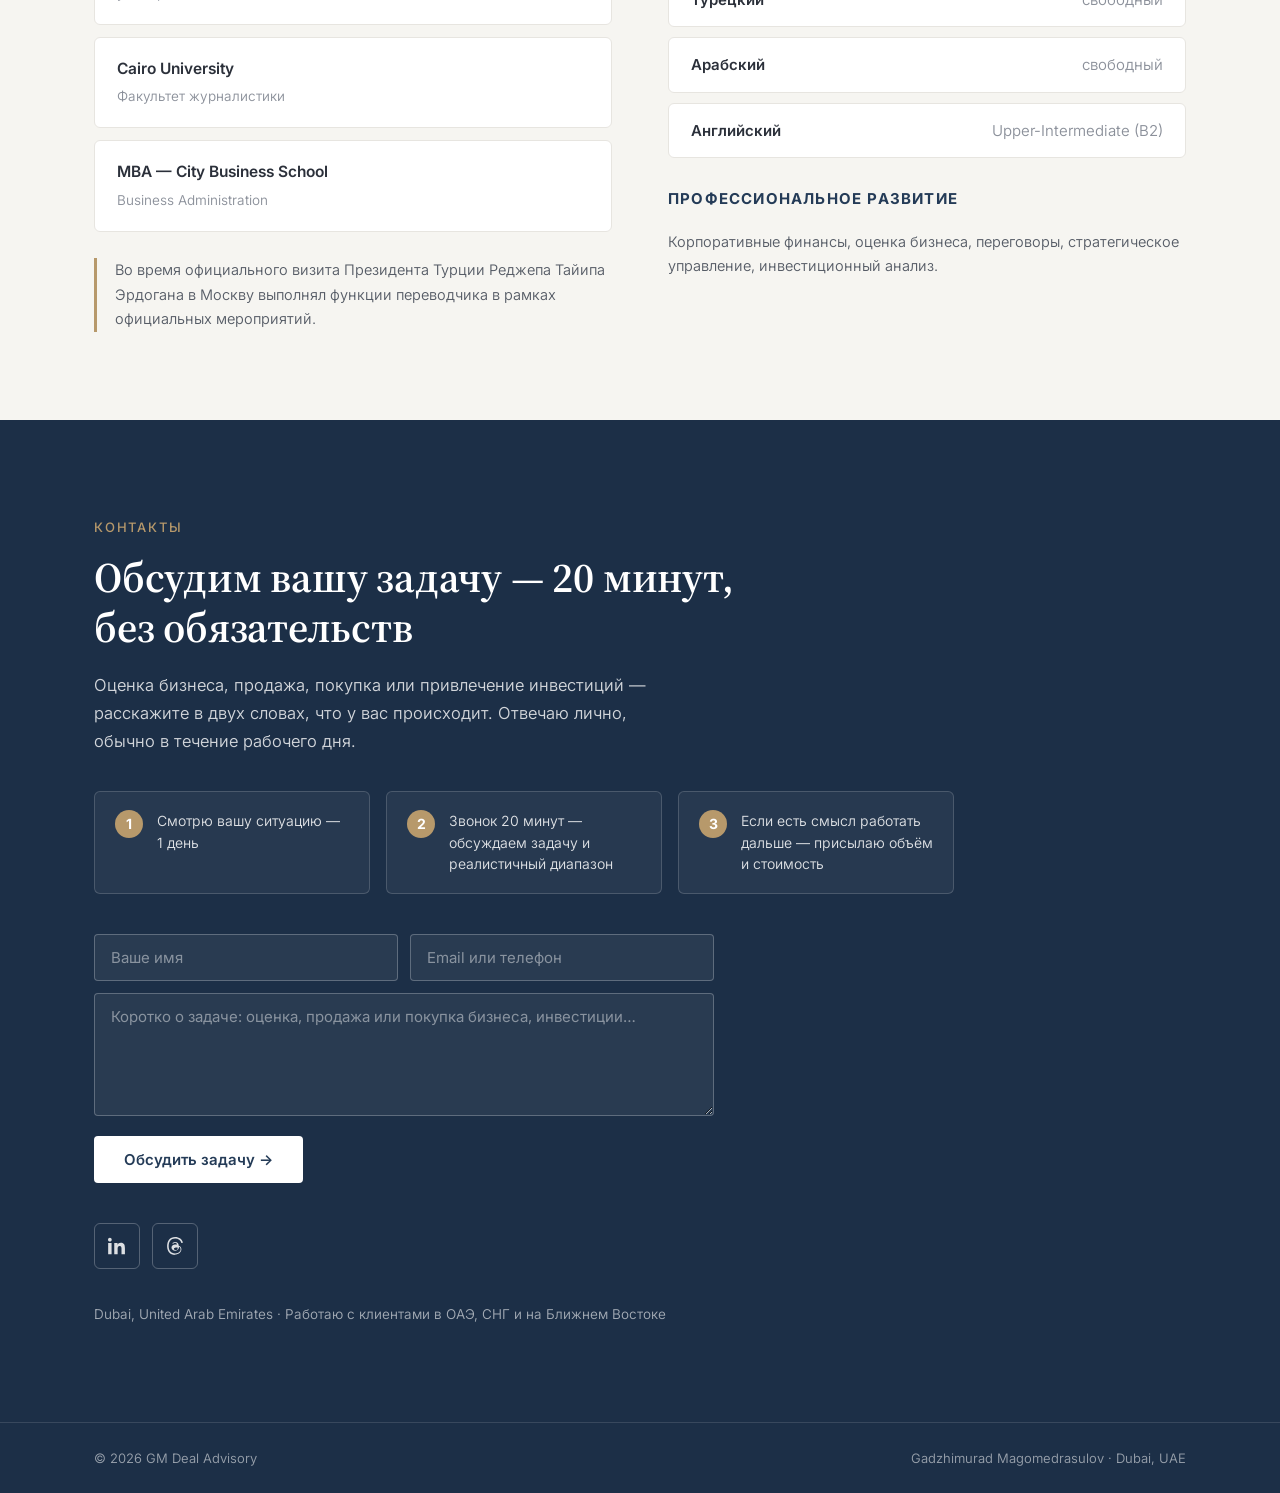
==== commit 6da907b5: "Add Value Up platform case studies section (6 before/after results) Co-Authored-By: Claude Fable 5 <" ====
--- a/index.html
+++ b/index.html
@@ -118,6 +118,48 @@
   </div>
 </section>
 
+
+<section class="delta-section">
+  <div class="wrap">
+    <div class="sec-eyebrow">Value Up · кейсы платформы</div>
+    <h2 class="sec-title">Из практики Value Up</h2>
+    <p class="sec-intro">Value Up — платформа оценки бизнеса на моей методологии. Вот реальные результаты собственников, которые ей воспользовались.</p>
+    <div class="delta-grid">
+      <div class="dcard">
+        <div class="dlabel">Автопрокат · ОАЭ</div>
+        <div class="drow"><span>Считал</span><b>AED 17 млн</b><i>→</i><span>Реальная стоимость</span><b class="hl">AED 11 млн</b></div>
+        <p>Детальный анализ уберёг от завышенных ожиданий на переговорах с покупателем.</p>
+      </div>
+      <div class="dcard">
+        <div class="dlabel">Медицинская клиника · ОАЭ</div>
+        <div class="drow"><span>Было</span><b>AED 5 млн</b><i>→</i><span>Стало</span><b class="hl">AED 7 млн</b></div>
+        <p>Рост стоимости на 40% за 90 дней — без продажи доли и привлечения инвестора.</p>
+      </div>
+      <div class="dcard">
+        <div class="dlabel">Детская клиника · Россия</div>
+        <div class="drow"><span>Рассчитывал</span><b>₽50 млн</b><i>→</i><span>Реальная стоимость</span><b class="hl">₽69 млн</b></div>
+        <p>Аудит подсказал более выгодную стратегию: продать не весь бизнес, а долю 25%.</p>
+      </div>
+      <div class="dcard">
+        <div class="dlabel">Клиника косметологии · Dubai (DIFC)</div>
+        <div class="drow"><span>Рассчитывал</span><b>AED 5–7 млн</b><i>→</i><span>Реально сейчас</span><b class="hl">AED 4 млн</b></div>
+        <p>Рост выручки +27% за год, но выявлен риск — резкий рост аренды с конца 2026. С планом подготовки — AED 5–7,5 млн.</p>
+      </div>
+      <div class="dcard">
+        <div class="dlabel">Сеть кофеен · Египет</div>
+        <div class="drow"><span>Балл ValueOS</span><b>84,8 / 100</b><i>→</i><span>Предв. стоимость</span><b class="hl">$4–6 млн</b></div>
+        <p>Разницу в мультипликаторе (4–5x против 7–8x EBITDA) определяют рост, маржа, система управления и зависимость от собственника.</p>
+      </div>
+      <div class="dcard">
+        <div class="dlabel">Производитель одежды и белья · Египет</div>
+        <div class="drow"><span>Заполненность данных</span><b>47%</b><i>→</i><span>Диапазон стоимости</span><b class="hl">$80–145 млн</b></div>
+        <p>Крупный бренд с собственным производством, розницей, франчайзингом и экспортом в 10+ стран.</p>
+      </div>
+    </div>
+    <a class="btn btn-secondary" href="https://valueup.online/" target="_blank" rel="noopener" style="margin-top:36px">Оценить бизнес на Value Up →</a>
+  </div>
+</section>
+
 <section id="about">
   <div class="wrap">
     <div class="sec-eyebrow">Обо мне</div>
--- a/styles.css
+++ b/styles.css
@@ -247,3 +247,17 @@
 .video-title{font-size:15px;font-weight:700;letter-spacing:.08em;text-transform:uppercase;color:var(--navy);margin-bottom:16px}
 .video-wrap{position:relative;aspect-ratio:16/9;max-width:860px;border-radius:6px;overflow:hidden;background:#0b1f38;box-shadow:0 24px 60px -28px rgba(15,42,74,.4)}
 .video-wrap iframe{position:absolute;inset:0;width:100%;height:100%;border:0}
+
+/* value up delta cases */
+.delta-section{background:var(--bg-soft);border-bottom:1px solid var(--line)}
+.delta-grid{display:grid;grid-template-columns:repeat(3,1fr);gap:22px}
+@media(max-width:900px){.delta-grid{grid-template-columns:1fr 1fr}}
+@media(max-width:640px){.delta-grid{grid-template-columns:1fr}}
+.dcard{background:#fff;border:1px solid var(--line);border-radius:6px;padding:26px 24px;transition:box-shadow .25s,transform .25s}
+.dcard:hover{box-shadow:0 16px 40px -22px rgba(15,42,74,.22);transform:translateY(-2px)}
+.dlabel{font-size:12.5px;font-weight:500;letter-spacing:.08em;text-transform:uppercase;color:var(--gold);margin-bottom:14px}
+.drow{display:flex;flex-wrap:wrap;align-items:baseline;gap:6px 10px;margin-bottom:14px;font-size:13px;color:var(--muted)}
+.drow b{font-family:var(--serif);font-size:19px;font-weight:600;color:var(--ink)}
+.drow b.hl{color:var(--navy)}
+.drow i{font-style:normal;color:var(--gold);font-size:15px;margin:0 2px}
+.dcard p{font-size:14px;color:var(--body);line-height:1.6}
